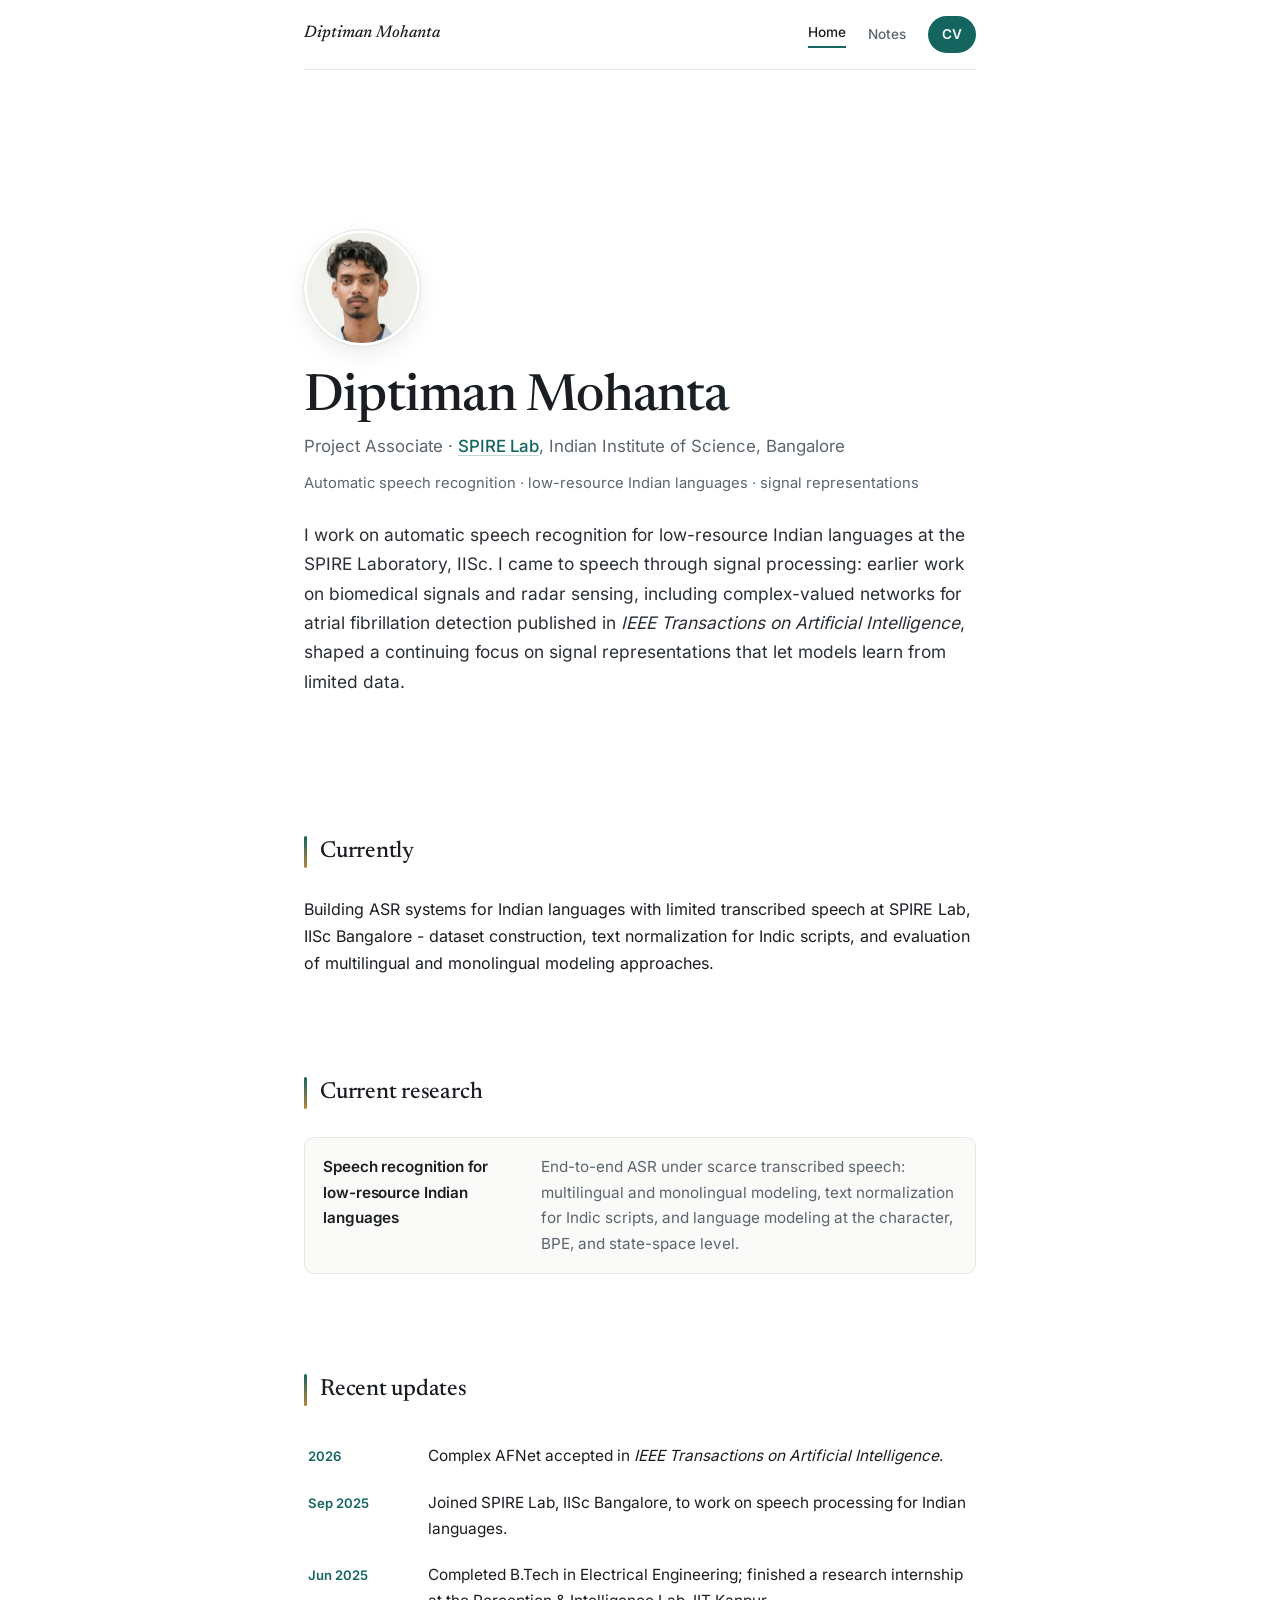
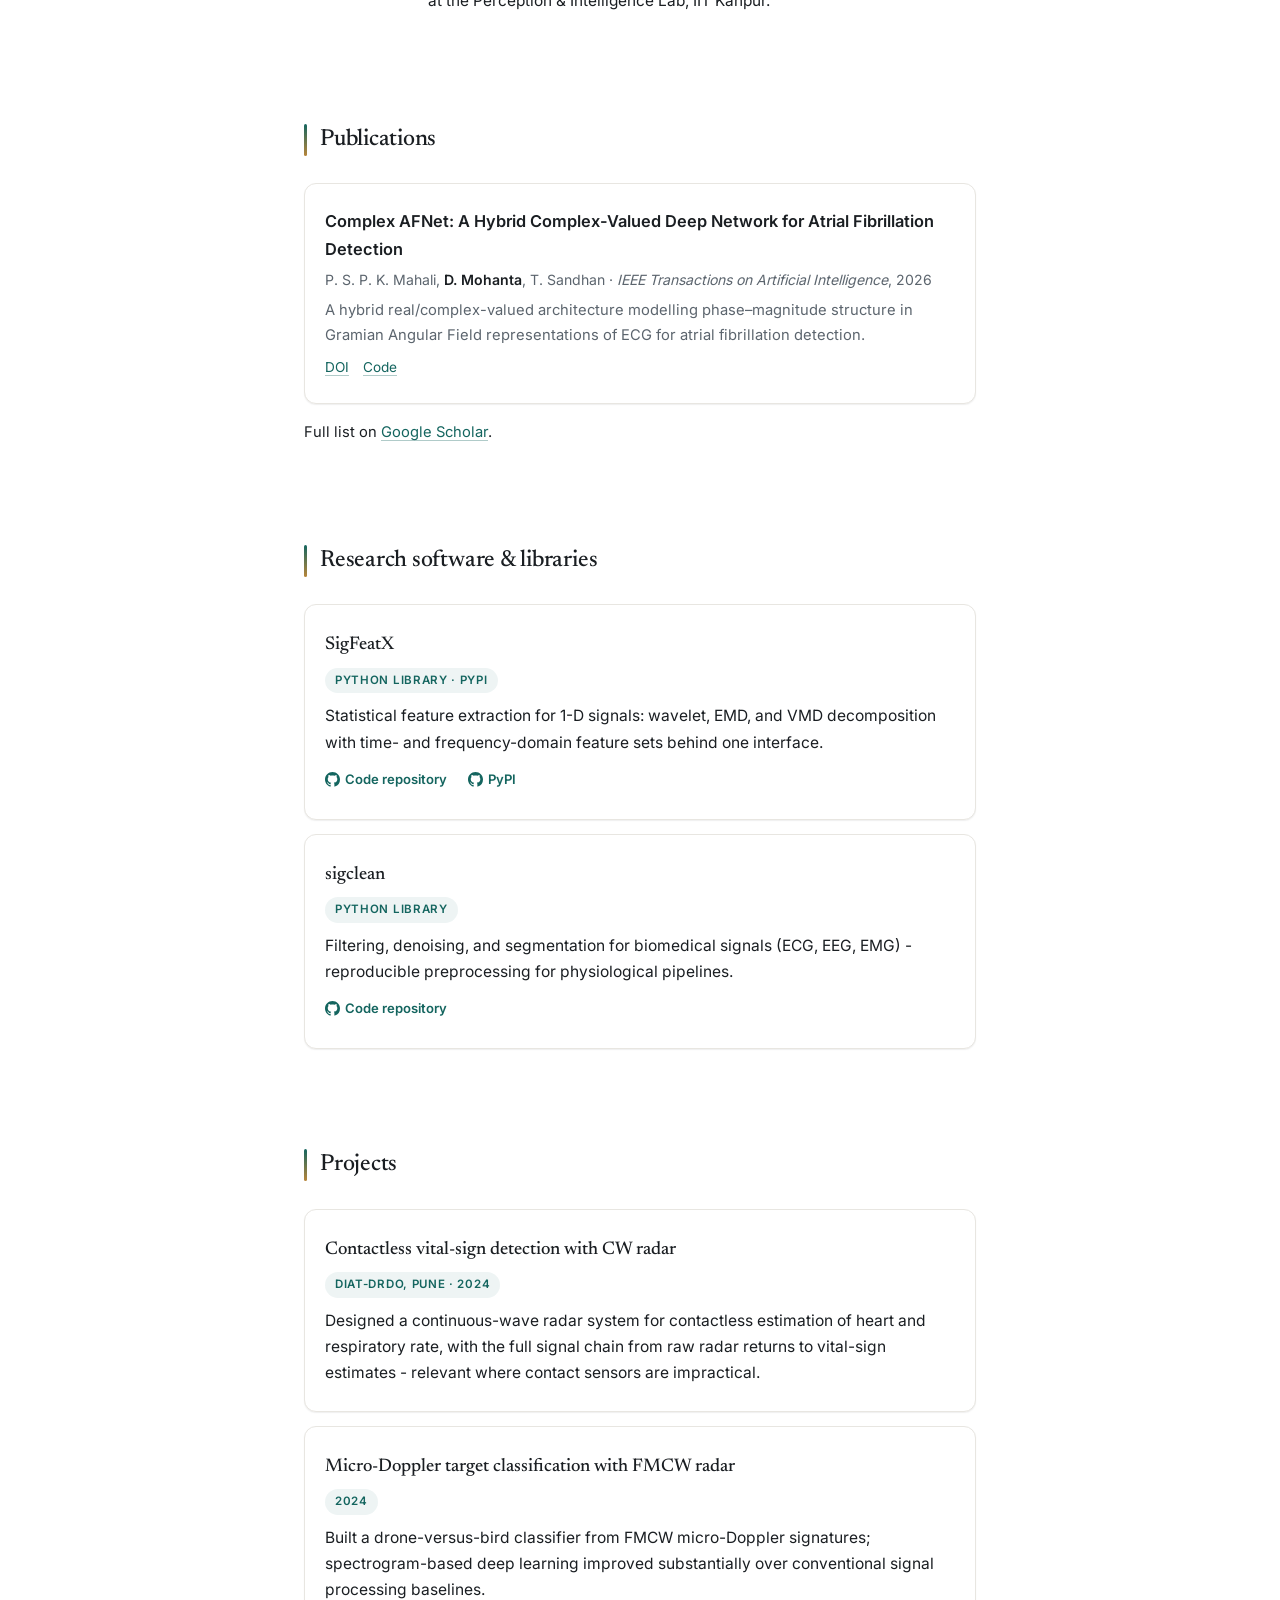
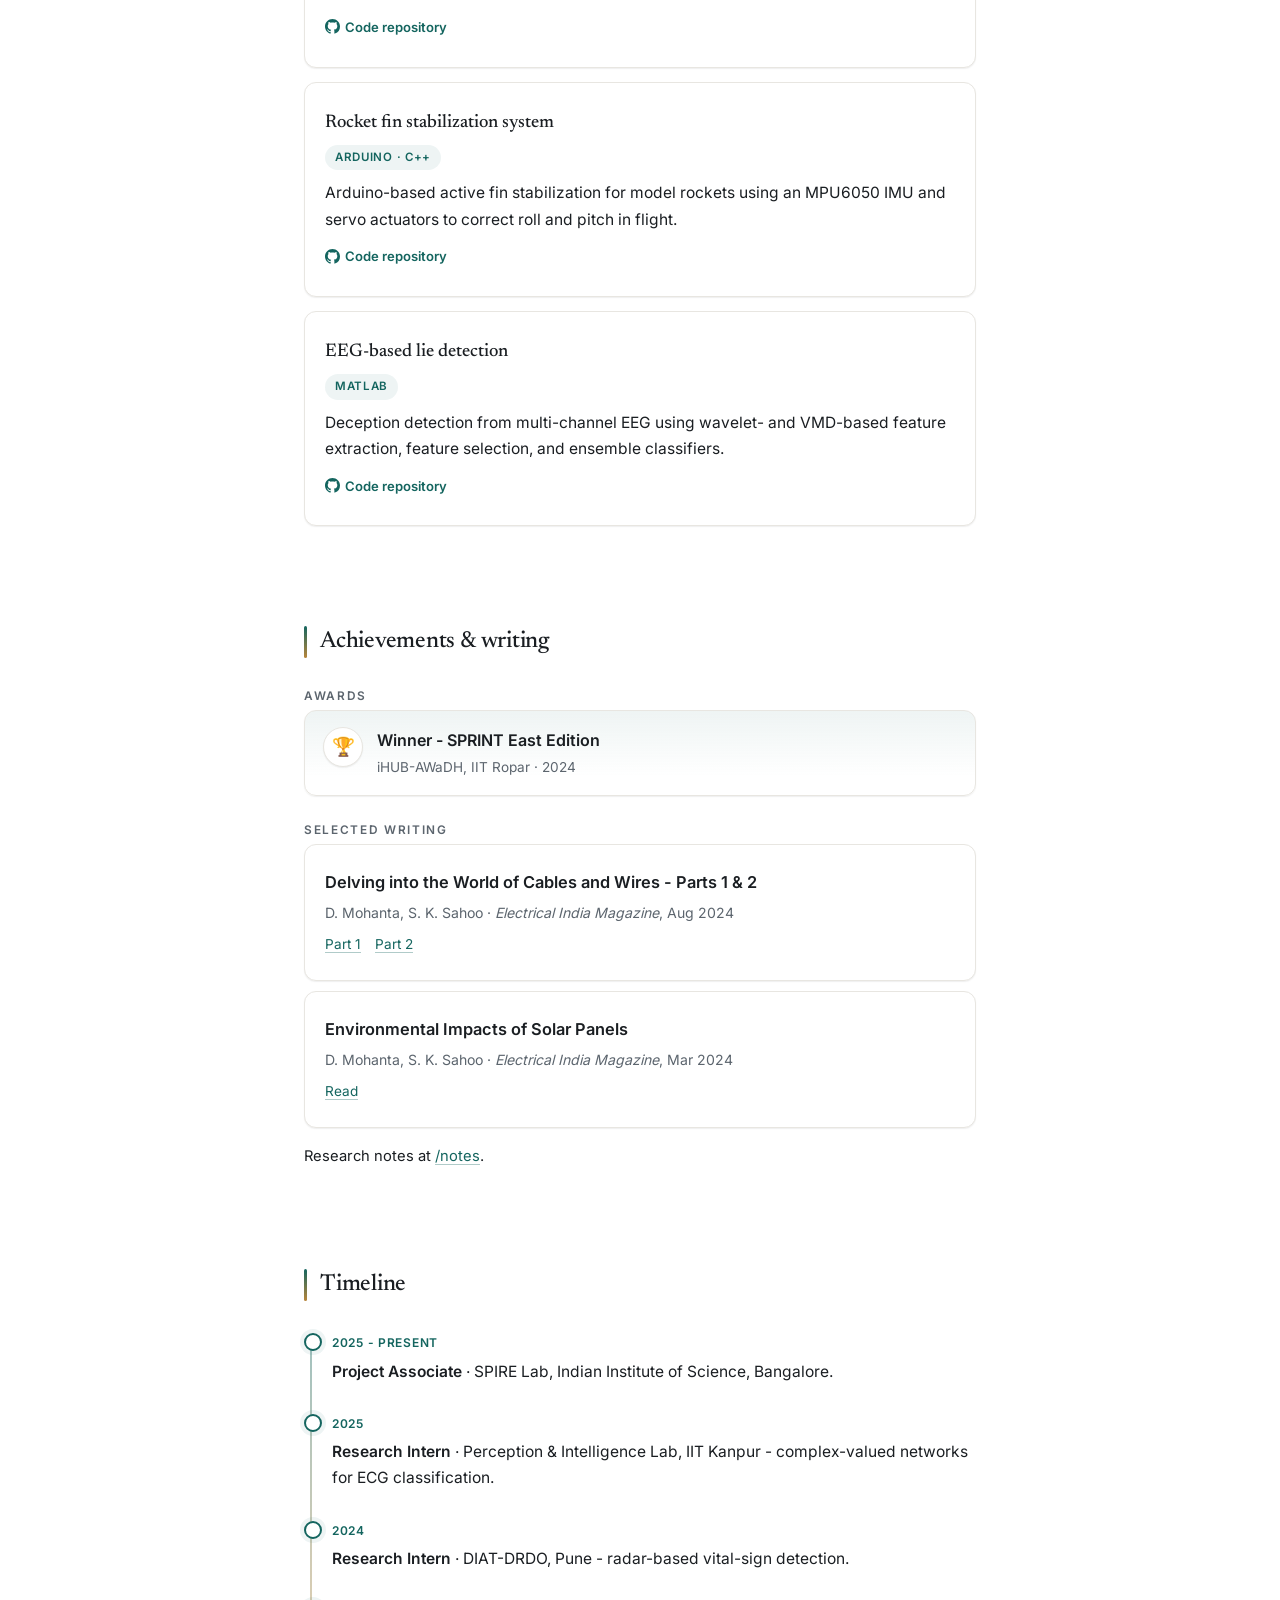
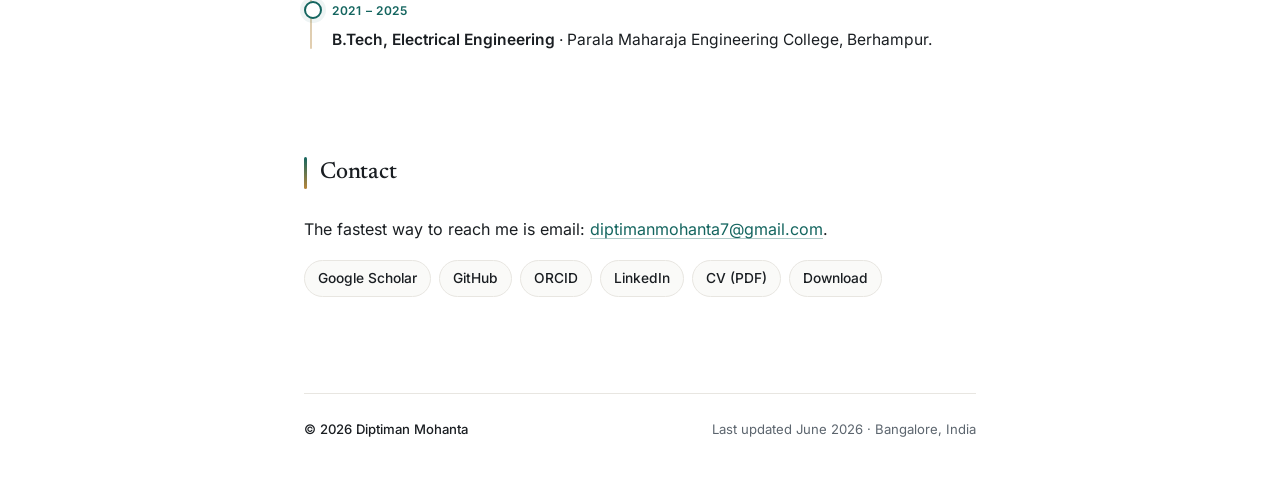
==== index.html @ c24f73bf "CV opens in browser by default with a separate download option - Nav CV button now opens the PDF in " ====
<!DOCTYPE html>
<html lang="en">
<head>
<meta charset="UTF-8">
<meta name="viewport" content="width=device-width, initial-scale=1.0">
<title>Diptiman Mohanta - Speech Recognition Researcher, SPIRE Lab, IISc</title>
<meta name="description" content="Researcher at SPIRE Lab, IISc Bangalore, working on automatic speech recognition for low-resource Indian languages. Earlier work in biomedical signal processing, complex-valued deep learning, and radar sensing.">
<meta name="theme-color" content="#FFFFFF" media="(prefers-color-scheme: light)">
<meta name="theme-color" content="#0F1417" media="(prefers-color-scheme: dark)">
<link rel="canonical" href="https://diptiman-mohanta.github.io/">
<meta property="og:type" content="profile">
<meta property="og:title" content="Diptiman Mohanta - Speech Recognition Researcher, IISc">
<meta property="og:description" content="ASR for low-resource Indian languages at SPIRE Lab, IISc. Earlier work: biomedical signals, complex-valued deep learning, radar sensing.">
<meta property="og:url" content="https://diptiman-mohanta.github.io/">
<meta property="og:image" content="https://diptiman-mohanta.github.io/og-image.png">
<meta property="og:image:width" content="1200">
<meta property="og:image:height" content="630">
<meta name="twitter:card" content="summary_large_image">
<meta name="twitter:title" content="Diptiman Mohanta - Speech Recognition Researcher, IISc">
<meta name="twitter:description" content="ASR for low-resource Indian languages at SPIRE Lab, IISc.">
<meta name="twitter:image" content="https://diptiman-mohanta.github.io/og-image.png">
<link rel="icon" href="data:image/svg+xml,%3Csvg xmlns='http://www.w3.org/2000/svg' viewBox='0 0 32 32'%3E%3Crect width='32' height='32' fill='%23FFFFFF'/%3E%3Ctext x='16' y='22' font-family='Georgia,serif' font-size='17' font-style='italic' text-anchor='middle' fill='%2314655F'%3EDM%3C/text%3E%3C/svg%3E">
<link rel="stylesheet" href="fonts.css">
<link rel="stylesheet" href="style.css">
<script type="application/ld+json">
{
  "@context": "https://schema.org",
  "@type": "Person",
  "name": "Diptiman Mohanta",
  "jobTitle": "Project Associate",
  "worksFor": { "@type": "Organization", "name": "SPIRE Lab, Indian Institute of Science" },
  "alumniOf": "Parala Maharaja Engineering College",
  "url": "https://diptiman-mohanta.github.io/",
  "email": "mailto:diptimanmohanta7@gmail.com",
  "sameAs": [
    "https://scholar.google.com/citations?user=8qWEbX8AAAAJ",
    "https://github.com/diptiman-mohanta",
    "https://www.linkedin.com/in/diptiman-mohanta-69987b267",
    "https://orcid.org/0009-0001-4744-8465"
  ],
  "knowsAbout": ["Automatic Speech Recognition", "Low-Resource Languages", "Signal Processing", "Biomedical Signal Analysis", "Deep Learning"]
}
</script>
<script type="application/ld+json">
{
  "@context": "https://schema.org",
  "@graph": [
    {
      "@type": "ScholarlyArticle",
      "name": "Complex AFNet: A Hybrid Complex-Valued Deep Network for Atrial Fibrillation Detection",
      "author": [
        { "@type": "Person", "name": "P. S. P. K. Mahali" },
        { "@type": "Person", "name": "Diptiman Mohanta" },
        { "@type": "Person", "name": "T. Sandhan" }
      ],
      "isPartOf": { "@type": "Periodical", "name": "IEEE Transactions on Artificial Intelligence" },
      "datePublished": "2026",
      "identifier": "https://doi.org/10.1109/TAI.2026.3671218",
      "sameAs": "https://doi.org/10.1109/TAI.2026.3671218",
      "url": "https://github.com/PSPritish/C-AFNet-A-Hybrid-Complex-Valued-Deep-Network-for-Atrial-Fibrillation-Detection"
    },
    {
      "@type": "SoftwareSourceCode",
      "name": "SigFeatX",
      "description": "Statistical feature extraction for 1-D signals: wavelet, EMD, and VMD decomposition with time- and frequency-domain feature sets behind one interface.",
      "programmingLanguage": "Python",
      "codeRepository": "https://github.com/diptiman-mohanta/SigFeatX",
      "url": "https://pypi.org/project/SigFeatX/",
      "author": { "@type": "Person", "name": "Diptiman Mohanta" }
    },
    {
      "@type": "SoftwareSourceCode",
      "name": "sigclean",
      "description": "Filtering, denoising, and segmentation for biomedical signals (ECG, EEG, EMG) - reproducible preprocessing for physiological pipelines.",
      "programmingLanguage": "Python",
      "codeRepository": "https://github.com/diptiman-mohanta/sigclean",
      "author": { "@type": "Person", "name": "Diptiman Mohanta" }
    }
  ]
}
</script>
</head>
<body>
<a class="skip" href="#main">Skip to content</a>
<div class="wrap">

  <!-- HEADER -->
  <header class="topbar">
    <a class="brand" href="index.html">Diptiman Mohanta</a>
    <nav class="nav" aria-label="Primary">
      <a href="index.html" class="active" aria-current="page">Home</a>
      <a href="blog.html">Notes</a>
      <a href="cv.pdf" class="btn" target="_blank" rel="noopener" aria-label="View CV (PDF)">CV</a>
    </nav>
  </header>

  <main id="main">

  <section class="intro">
    <picture>
      <source srcset="photo.webp" type="image/webp">
      <img class="headshot" src="photo-sm.jpg" alt="Diptiman Mohanta" width="116" height="116" fetchpriority="high">
    </picture>

    <!-- NAME -->
    <h1 class="name">Diptiman Mohanta</h1>

    <!-- TITLE -->
    <p class="position">Project Associate · <a href="https://spire.ee.iisc.ac.in/">SPIRE Lab</a>, Indian Institute of Science, Bangalore</p>

    <!-- RESEARCH INTERESTS -->
    <p class="interests">Automatic speech recognition · low-resource Indian languages · signal representations</p>

    <!-- INTRODUCTION -->
    <p class="statement">I work on automatic speech recognition for low-resource Indian languages at the SPIRE Laboratory, IISc. I came to speech through signal processing: earlier work on biomedical signals and radar sensing, including complex-valued networks for atrial fibrillation detection published in <em>IEEE Transactions on Artificial Intelligence</em>, shaped a continuing focus on signal representations that let models learn from limited data.</p>
  </section>

  <!-- CURRENTLY -->
  <section aria-label="Currently">
    <h2>Currently</h2>
    <p>Building ASR systems for Indian languages with limited transcribed speech at SPIRE Lab, IISc Bangalore - dataset construction, text normalization for Indic scripts, and evaluation of multilingual and monolingual modeling approaches.</p>
  </section>

  <!-- CURRENT RESEARCH -->
  <section aria-label="Current research">
    <h2>Current research</h2>
    <div class="research-item">
      <h3>Speech recognition for low-resource Indian languages</h3>
      <p>End-to-end ASR under scarce transcribed speech: multilingual and monolingual modeling, text normalization for Indic scripts, and language modeling at the character, BPE, and state-space level.</p>
    </div>
  </section>

  <!-- RECENT UPDATES -->
  <section aria-label="Recent updates">
    <h2>Recent updates</h2>
    <div class="news-item">
      <time datetime="2026">2026</time>
      <p>Complex AFNet accepted in <em>IEEE Transactions on Artificial Intelligence</em>.</p>
    </div>
    <div class="news-item">
      <time datetime="2025-09">Sep 2025</time>
      <p>Joined SPIRE Lab, IISc Bangalore, to work on speech processing for Indian languages.</p>
    </div>
    <div class="news-item">
      <time datetime="2025-06">Jun 2025</time>
      <p>Completed B.Tech in Electrical Engineering; finished a research internship at the Perception &amp; Intelligence Lab, IIT Kanpur.</p>
    </div>
  </section>

  <!-- PUBLICATIONS -->
  <section aria-label="Publications">
    <h2>Publications</h2>

    <div class="pub">
      <p class="pub-title">Complex AFNet: A Hybrid Complex-Valued Deep Network for Atrial Fibrillation Detection</p>
      <p class="pub-venue">P. S. P. K. Mahali, <strong>D. Mohanta</strong>, T. Sandhan · <em>IEEE Transactions on Artificial Intelligence</em>, 2026</p>
      <p class="pub-note">A hybrid real/complex-valued architecture modelling phase–magnitude structure in Gramian Angular Field representations of ECG for atrial fibrillation detection.</p>
      <p class="pub-links"><a href="https://doi.org/10.1109/TAI.2026.3671218">DOI</a><a href="https://github.com/PSPritish/C-AFNet-A-Hybrid-Complex-Valued-Deep-Network-for-Atrial-Fibrillation-Detection" data-repo="PSPritish/C-AFNet-A-Hybrid-Complex-Valued-Deep-Network-for-Atrial-Fibrillation-Detection">Code</a></p>
    </div>

    <p class="pubs-more">Full list on <a href="https://scholar.google.com/citations?user=8qWEbX8AAAAJ&amp;hl=en">Google Scholar</a>.</p>
  </section>

  <!-- RESEARCH SOFTWARE -->
  <section aria-label="Research software">
    <h2>Research software &amp; libraries</h2>

    <div class="project">
      <h3><a href="https://github.com/diptiman-mohanta/SigFeatX" data-repo="diptiman-mohanta/SigFeatX">SigFeatX</a></h3>
      <p class="meta">Python library · PyPI</p>
      <p>Statistical feature extraction for 1-D signals: wavelet, EMD, and VMD decomposition with time- and frequency-domain feature sets behind one interface.</p>
      <a class="repo-link" href="https://github.com/diptiman-mohanta/SigFeatX" aria-label="SigFeatX - code repository">Code repository</a>
      <a class="repo-link" href="https://pypi.org/project/SigFeatX/" aria-label="SigFeatX on PyPI" style="margin-left:16px">PyPI</a>
    </div>

    <div class="project">
      <h3><a href="https://github.com/diptiman-mohanta/sigclean" data-repo="diptiman-mohanta/sigclean">sigclean</a></h3>
      <p class="meta">Python library</p>
      <p>Filtering, denoising, and segmentation for biomedical signals (ECG, EEG, EMG) - reproducible preprocessing for physiological pipelines.</p>
      <a class="repo-link" href="https://github.com/diptiman-mohanta/sigclean" aria-label="sigclean - code repository">Code repository</a>
    </div>
  </section>

  <!-- PROJECTS -->
  <section aria-label="Projects">
    <h2>Projects</h2>

    <div class="project">
      <h3>Contactless vital-sign detection with CW radar</h3>
      <p class="meta">DIAT-DRDO, Pune · 2024</p>
      <p>Designed a continuous-wave radar system for contactless estimation of heart and respiratory rate, with the full signal chain from raw radar returns to vital-sign estimates - relevant where contact sensors are impractical.</p>
    </div>

    <div class="project">
      <h3>Micro-Doppler target classification with FMCW radar</h3>
      <p class="meta">2024</p>
      <p>Built a drone-versus-bird classifier from FMCW micro-Doppler signatures; spectrogram-based deep learning improved substantially over conventional signal processing baselines.</p>
      <a class="repo-link" href="https://github.com/diptiman-mohanta/Radar-Based-UAV-Classification" data-repo="diptiman-mohanta/Radar-Based-UAV-Classification" aria-label="Micro-Doppler FMCW radar classification - code repository">Code repository</a>
    </div>

    <div class="project">
      <h3>Rocket fin stabilization system</h3>
      <p class="meta">Arduino · C++</p>
      <p>Arduino-based active fin stabilization for model rockets using an MPU6050 IMU and servo actuators to correct roll and pitch in flight.</p>
      <a class="repo-link" href="https://github.com/diptiman-mohanta/rocket-fin-stabilizer" data-repo="diptiman-mohanta/rocket-fin-stabilizer" aria-label="Rocket fin stabilization system - code repository">Code repository</a>
    </div>

    <div class="project">
      <h3>EEG-based lie detection</h3>
      <p class="meta">MATLAB</p>
      <p>Deception detection from multi-channel EEG using wavelet- and VMD-based feature extraction, feature selection, and ensemble classifiers.</p>
      <a class="repo-link" href="https://github.com/diptiman-mohanta/EEG-Lie-Detection-using-Wavelet-based-Feature-Extraction-and-Ensemble-Methods" data-repo="diptiman-mohanta/EEG-Lie-Detection-using-Wavelet-based-Feature-Extraction-and-Ensemble-Methods" aria-label="EEG-based lie detection - code repository">Code repository</a>
    </div>
  </section>

  <!-- ACHIEVEMENTS & WRITING -->
  <section aria-label="Achievements and writing">
    <h2>Achievements &amp; writing</h2>

    <h3 class="subhead">Awards</h3>
    <div class="award">
      <span class="medal" aria-hidden="true">🏆</span>
      <div>
        <p class="award-title">Winner - SPRINT East Edition</p>
        <p class="award-meta">iHUB-AWaDH, IIT Ropar · 2024</p>
      </div>
    </div>

    <h3 class="subhead">Selected writing</h3>
    <div class="pub">
      <p class="pub-title">Delving into the World of Cables and Wires - Parts 1 &amp; 2</p>
      <p class="pub-venue">D. Mohanta, S. K. Sahoo · <em>Electrical India Magazine</em>, Aug 2024</p>
      <p class="pub-links"><a href="https://www.electricalindia.in/delving-into-the-world-of-cables-wires-part-1/">Part 1</a><a href="https://www.electricalindia.in/delving-into-the-world-of-cables-wires-part-2/">Part 2</a></p>
    </div>
    <div class="pub">
      <p class="pub-title">Environmental Impacts of Solar Panels</p>
      <p class="pub-venue">D. Mohanta, S. K. Sahoo · <em>Electrical India Magazine</em>, Mar 2024</p>
      <p class="pub-links"><a href="https://www.electricalindia.in/environmental-impact-of-solar-panels/">Read</a></p>
    </div>

    <p class="pubs-more">Research notes at <a href="blog.html">/notes</a>.</p>
  </section>

  <!-- TIMELINE -->
  <section aria-label="Timeline">
    <h2>Timeline</h2>
    <div class="timeline">
      <div class="tl-item">
        <span class="tl-date">2025 - Present</span>
        <p class="tl-body"><span class="tl-title">Project Associate</span> · SPIRE Lab, Indian Institute of Science, Bangalore.</p>
      </div>
      <div class="tl-item">
        <span class="tl-date">2025</span>
        <p class="tl-body"><span class="tl-title">Research Intern</span> · Perception &amp; Intelligence Lab, IIT Kanpur - complex-valued networks for ECG classification.</p>
      </div>
      <div class="tl-item">
        <span class="tl-date">2024</span>
        <p class="tl-body"><span class="tl-title">Research Intern</span> · DIAT-DRDO, Pune - radar-based vital-sign detection.</p>
      </div>
      <div class="tl-item">
        <span class="tl-date">2021 – 2025</span>
        <p class="tl-body"><span class="tl-title">B.Tech, Electrical Engineering</span> · Parala Maharaja Engineering College, Berhampur.</p>
      </div>
    </div>
  </section>

  <!-- CONTACT -->
  <section aria-label="Contact">
    <h2>Contact</h2>
    <p>The fastest way to reach me is email: <a href="mailto:diptimanmohanta7@gmail.com">diptimanmohanta7@gmail.com</a>.</p>
    <p class="contact-line">
      <a href="https://scholar.google.com/citations?user=8qWEbX8AAAAJ&amp;hl=en">Google Scholar</a>
      <a href="https://github.com/diptiman-mohanta">GitHub</a>
      <a href="https://orcid.org/0009-0001-4744-8465">ORCID</a>
      <a href="https://www.linkedin.com/in/diptiman-mohanta-69987b267">LinkedIn</a>
      <a href="cv.pdf" target="_blank" rel="noopener">CV (PDF)</a>
      <a href="cv.pdf" download aria-label="Download CV PDF">Download</a>
    </p>
  </section>

  </main>

  <!-- FOOTER -->
  <footer>
    <span>© <span id="yr"></span> Diptiman Mohanta</span>
    <span>Last updated June 2026 · Bangalore, India</span>
  </footer>
</div>
<script>document.getElementById("yr").textContent = new Date().getFullYear();</script>
<script src="stars.js" defer></script>
</body>
</html>
---- fonts.css ----
/* Inter 400 normal */
@font-face {
  font-family: 'Inter';
  font-style: normal;
  font-weight: 400;
  font-display: swap;
  src: url(fonts/inter-400.woff2) format('woff2');
  unicode-range: U+0000-00FF, U+0131, U+0152-0153, U+02BB-02BC, U+02C6, U+02DA, U+02DC, U+0304, U+0308, U+0329, U+2000-206F, U+20AC, U+2122, U+2191, U+2193, U+2212, U+2215, U+FEFF, U+FFFD;
}

/* Inter 500 normal */
@font-face {
  font-family: 'Inter';
  font-style: normal;
  font-weight: 500;
  font-display: swap;
  src: url(fonts/inter-500.woff2) format('woff2');
  unicode-range: U+0000-00FF, U+0131, U+0152-0153, U+02BB-02BC, U+02C6, U+02DA, U+02DC, U+0304, U+0308, U+0329, U+2000-206F, U+20AC, U+2122, U+2191, U+2193, U+2212, U+2215, U+FEFF, U+FFFD;
}

/* Inter 600 normal */
@font-face {
  font-family: 'Inter';
  font-style: normal;
  font-weight: 600;
  font-display: swap;
  src: url(fonts/inter-600.woff2) format('woff2');
  unicode-range: U+0000-00FF, U+0131, U+0152-0153, U+02BB-02BC, U+02C6, U+02DA, U+02DC, U+0304, U+0308, U+0329, U+2000-206F, U+20AC, U+2122, U+2191, U+2193, U+2212, U+2215, U+FEFF, U+FFFD;
}

/* Newsreader 500 italic */
@font-face {
  font-family: 'Newsreader';
  font-style: italic;
  font-weight: 500;
  font-display: swap;
  src: url(fonts/newsreader-500-italic.woff2) format('woff2');
  unicode-range: U+0000-00FF, U+0131, U+0152-0153, U+02BB-02BC, U+02C6, U+02DA, U+02DC, U+0304, U+0308, U+0329, U+2000-206F, U+20AC, U+2122, U+2191, U+2193, U+2212, U+2215, U+FEFF, U+FFFD;
}

/* Newsreader 400 normal */
@font-face {
  font-family: 'Newsreader';
  font-style: normal;
  font-weight: 400;
  font-display: swap;
  src: url(fonts/newsreader-400.woff2) format('woff2');
  unicode-range: U+0000-00FF, U+0131, U+0152-0153, U+02BB-02BC, U+02C6, U+02DA, U+02DC, U+0304, U+0308, U+0329, U+2000-206F, U+20AC, U+2122, U+2191, U+2193, U+2212, U+2215, U+FEFF, U+FFFD;
}

/* Newsreader 500 normal */
@font-face {
  font-family: 'Newsreader';
  font-style: normal;
  font-weight: 500;
  font-display: swap;
  src: url(fonts/newsreader-500.woff2) format('woff2');
  unicode-range: U+0000-00FF, U+0131, U+0152-0153, U+02BB-02BC, U+02C6, U+02DA, U+02DC, U+0304, U+0308, U+0329, U+2000-206F, U+20AC, U+2122, U+2191, U+2193, U+2212, U+2215, U+FEFF, U+FFFD;
}
---- style.css ----
/* ============================================================
   Diptiman Mohanta - researcher site
   Academic editorial: type, hierarchy, whitespace. One accent.
   ============================================================ */

:root {
  --bg: #FFFFFF;
  --bg-soft: #FAFAF8;
  --ink: #1A1E22;
  --muted: #5C656E;
  --hairline: #E8E6E1;
  --accent: #14655F;
  --accent-2: #B8863B;
  --accent-soft: #14655F12;
  --code-bg: #F6F5F2;
  --surface: #FFFFFF;
  --glass: rgba(255, 255, 255, 0.78);
  --ink-soft: #2A2F35;
  --wash: #14655F0F;
  --maxw: 720px;
  --shadow-sm: 0 1px 2px rgba(20, 24, 28, 0.04), 0 1px 1px rgba(20, 24, 28, 0.03);
  --shadow-md: 0 8px 24px rgba(20, 24, 28, 0.07), 0 2px 6px rgba(20, 24, 28, 0.04);

  /* spacing scale */
  --s1: 8px; --s2: 16px; --s3: 24px; --s4: 40px; --s5: 64px; --s6: 96px;
}

* { box-sizing: border-box; }
::selection { background: var(--accent); color: #fff; }
html { scroll-behavior: smooth; }

body {
  margin: 0;
  font-family: "Inter", -apple-system, BlinkMacSystemFont, "Segoe UI", sans-serif;
  font-size: 16px;
  background:
    radial-gradient(1100px 420px at 50% -12%, var(--wash), transparent 60%),
    var(--bg);
  color: var(--ink);
  line-height: 1.7;
  -webkit-font-smoothing: antialiased;
  text-rendering: optimizeLegibility;
}

.wrap { max-width: var(--maxw); margin: 0 auto; padding: 0 24px; }

a {
  color: var(--accent);
  text-decoration: underline;
  text-decoration-thickness: 1px;
  text-underline-offset: 3px;
  text-decoration-color: #14655F55;
  transition: text-decoration-color 0.15s ease, color 0.15s ease;
}
a:hover { text-decoration-color: var(--accent); }

:focus-visible { outline: 2px solid var(--accent); outline-offset: 3px; border-radius: 2px; }

/* ---------- header ---------- */

.topbar {
  position: sticky;
  top: 0;
  z-index: 20;
  display: flex;
  justify-content: space-between;
  align-items: baseline;
  padding: var(--s2) 0;
  margin-bottom: var(--s3);
  background: var(--glass);
  backdrop-filter: saturate(180%) blur(10px);
  -webkit-backdrop-filter: saturate(180%) blur(10px);
  border-bottom: 1px solid var(--hairline);
}
.brand {
  font-family: "Newsreader", Georgia, serif;
  font-style: italic;
  font-weight: 500;
  font-size: 1.05rem;
  color: var(--ink);
  text-decoration: none;
}
.brand:hover { color: var(--accent); }
.nav { display: flex; align-items: center; gap: 22px; }
.nav a {
  font-size: 0.85rem;
  font-weight: 500;
  color: var(--muted);
  text-decoration: none;
  transition: color 0.15s ease;
}
.nav a:hover { color: var(--ink); }
.nav a.active { color: var(--ink); border-bottom: 2px solid var(--accent); padding-bottom: 2px; }
.nav a.btn {
  color: #fff;
  background: var(--accent);
  padding: 7px 14px;
  border-radius: 999px;
  font-weight: 600;
}
.nav a.btn:hover { color: #fff; filter: brightness(0.92); }
.nav a.btn.active { border-bottom: none; }

/* ---------- intro ---------- */

.intro { padding: var(--s5) 0 var(--s2); }

h1.name {
  font-family: "Newsreader", Georgia, serif;
  font-weight: 500;
  font-size: clamp(2.4rem, 6vw, 3.2rem);
  letter-spacing: -0.015em;
  line-height: 1.1;
  margin: 0 0 6px;
  background: linear-gradient(100deg, var(--ink) 55%, var(--accent) 130%);
  -webkit-background-clip: text;
  background-clip: text;
  color: transparent;
}

.position {
  color: var(--muted);
  font-size: 1.05rem;
  margin: 0 0 var(--s3);
}
.position a { color: var(--accent); font-weight: 500; text-decoration-color: #14655F40; }

.statement {
  font-size: 1.08rem;
  max-width: 62ch;
  margin: 0 0 var(--s3);
  color: var(--ink-soft);
}

.contact-line { font-size: 0.92rem; color: var(--muted); display: flex; flex-wrap: wrap; gap: 8px 4px; }
.contact-line a {
  margin-right: 4px;
  white-space: nowrap;
  text-decoration: none;
  color: var(--ink);
  background: var(--bg-soft);
  border: 1px solid var(--hairline);
  padding: 6px 13px;
  border-radius: 999px;
  font-size: 0.86rem;
  font-weight: 500;
  transition: all 0.15s ease;
}
.contact-line a:hover { color: #fff; background: var(--accent); border-color: var(--accent); transform: translateY(-1px); }

/* ---------- sections ---------- */

section { margin: var(--s6) 0; }

h2 {
  font-family: "Newsreader", Georgia, serif;
  font-weight: 500;
  font-size: 1.45rem;
  letter-spacing: -0.01em;
  margin: 0 0 var(--s3);
  position: relative;
  padding-left: 16px;
}
h2::before {
  content: "";
  position: absolute;
  left: 0;
  top: 0.16em;
  bottom: 0.16em;
  width: 3px;
  border-radius: 3px;
  background: linear-gradient(180deg, var(--accent), var(--accent-2));
}

p { margin: 0 0 var(--s2); }

/* research areas - definition rows */
.research-item {
  display: grid;
  grid-template-columns: 190px 1fr;
  gap: 0 28px;
  padding: 16px 18px;
  border: 1px solid var(--hairline);
  border-radius: 10px;
  background: var(--bg-soft);
  transition: box-shadow 0.15s ease, transform 0.15s ease, border-color 0.15s ease;
}
.research-item + .research-item { margin-top: 10px; }
.research-item:hover { box-shadow: var(--shadow-sm); border-color: #14655F33; transform: translateY(-1px); }
.research-item h3 {
  font-size: 0.95rem;
  font-weight: 600;
  margin: 0;
  letter-spacing: -0.005em;
}
.research-item p { color: var(--muted); font-size: 0.95rem; margin: 0; }

/* projects - research contributions */
.project {
  padding: var(--s3) 20px;
  margin-bottom: 14px;
  border: 1px solid var(--hairline);
  border-radius: 12px;
  background: var(--surface);
  box-shadow: var(--shadow-sm);
  transition: box-shadow 0.18s ease, transform 0.18s ease, border-color 0.18s ease;
}
.project:hover { box-shadow: var(--shadow-md); transform: translateY(-2px); border-color: #14655F2E; }
.project:last-child { margin-bottom: 0; }
.project h3 {
  font-family: "Newsreader", Georgia, serif;
  font-weight: 500;
  font-size: 1.15rem;
  margin: 0 0 4px;
}
.project h3 a { color: inherit; text-decoration: none; }
.project h3 a:hover { color: var(--accent); }
.project .meta {
  display: inline-block;
  font-size: 0.72rem;
  letter-spacing: 0.06em;
  text-transform: uppercase;
  font-weight: 600;
  color: var(--accent);
  background: var(--accent-soft);
  border-radius: 999px;
  padding: 3px 10px;
  margin: 0 0 10px;
}
.project p { font-size: 0.97rem; margin: 0; }
.repo-link {
  display: inline-flex;
  align-items: center;
  gap: 5px;
  font-size: 0.82rem;
  font-weight: 600;
  margin-top: 12px;
  text-decoration: none;
  color: var(--accent);
}
.repo-link::before {
  content: "";
  width: 15px;
  height: 15px;
  background: currentColor;
  -webkit-mask: url("data:image/svg+xml,%3Csvg xmlns='http://www.w3.org/2000/svg' viewBox='0 0 16 16'%3E%3Cpath d='M8 0C3.58 0 0 3.58 0 8c0 3.54 2.29 6.53 5.47 7.59.4.07.55-.17.55-.38 0-.19-.01-.82-.01-1.49-2.01.37-2.53-.49-2.69-.94-.09-.23-.48-.94-.82-1.13-.28-.15-.68-.52-.01-.53.63-.01 1.08.58 1.23.82.72 1.21 1.87.87 2.33.66.07-.52.28-.87.51-1.07-1.78-.2-3.64-.89-3.64-3.95 0-.87.31-1.59.82-2.15-.08-.2-.36-1.02.08-2.12 0 0 .67-.21 2.2.82.64-.18 1.32-.27 2-.27.68 0 1.36.09 2 .27 1.53-1.04 2.2-.82 2.2-.82.44 1.1.16 1.92.08 2.12.51.56.82 1.27.82 2.15 0 3.07-1.87 3.75-3.65 3.95.29.25.54.73.54 1.48 0 1.07-.01 1.93-.01 2.2 0 .21.15.46.55.38A8.01 8.01 0 0016 8c0-4.42-3.58-8-8-8z'/%3E%3C/svg%3E") center/contain no-repeat;
          mask: url("data:image/svg+xml,%3Csvg xmlns='http://www.w3.org/2000/svg' viewBox='0 0 16 16'%3E%3Cpath d='M8 0C3.58 0 0 3.58 0 8c0 3.54 2.29 6.53 5.47 7.59.4.07.55-.17.55-.38 0-.19-.01-.82-.01-1.49-2.01.37-2.53-.49-2.69-.94-.09-.23-.48-.94-.82-1.13-.28-.15-.68-.52-.01-.53.63-.01 1.08.58 1.23.82.72 1.21 1.87.87 2.33.66.07-.52.28-.87.51-1.07-1.78-.2-3.64-.89-3.64-3.95 0-.87.31-1.59.82-2.15-.08-.2-.36-1.02.08-2.12 0 0 .67-.21 2.2.82.64-.18 1.32-.27 2-.27.68 0 1.36.09 2 .27 1.53-1.04 2.2-.82 2.2-.82.44 1.1.16 1.92.08 2.12.51.56.82 1.27.82 2.15 0 3.07-1.87 3.75-3.65 3.95.29.25.54.73.54 1.48 0 1.07-.01 1.93-.01 2.2 0 .21.15.46.55.38A8.01 8.01 0 0016 8c0-4.42-3.58-8-8-8z'/%3E%3C/svg%3E") center/contain no-repeat;
}
.repo-link:hover { text-decoration: underline; }
.stars {
  display: inline-flex;
  align-items: center;
  margin-left: 8px;
  padding: 1px 8px;
  border-radius: 999px;
  font-size: 0.72rem;
  font-weight: 600;
  color: var(--accent-2);
  background: var(--accent-soft);
  text-decoration: none;
  white-space: nowrap;
}

/* publications */
.pub {
  padding: var(--s3) 20px;
  border: 1px solid var(--hairline);
  border-radius: 12px;
  background: var(--surface);
  box-shadow: var(--shadow-sm);
  transition: box-shadow 0.18s ease, transform 0.18s ease;
}
.pub + .pub { margin-top: 10px; }
.pub:hover { box-shadow: var(--shadow-md); transform: translateY(-2px); }
.pub .pub-title { font-weight: 600; margin: 0; font-size: 1.02rem; }
.pub .pub-venue {
  font-size: 0.88rem;
  color: var(--muted);
  margin: 4px 0 0;
}
.pub .pub-venue em { font-style: italic; }
.pub .pub-links { font-size: 0.85rem; margin: 8px 0 0; }
.pub .pub-links a { margin-right: 14px; }
.pubs-more { font-size: 0.92rem; margin-top: var(--s2); }

/* news */
.news-item {
  display: grid;
  grid-template-columns: 96px 1fr;
  gap: 0 24px;
  padding: 10px 4px;
  border-radius: 8px;
  transition: background 0.15s ease;
}
.news-item:hover { background: var(--bg-soft); }
.news-item time {
  font-size: 0.82rem;
  color: var(--accent);
  font-weight: 600;
  white-space: nowrap;
  padding-top: 2px;
}
.news-item p { margin: 0; font-size: 0.96rem; }

/* ---------- timeline ---------- */
.timeline {
  position: relative;
  padding-left: 28px;
  margin-top: var(--s2);
}
.timeline::before {
  content: "";
  position: absolute;
  left: 6px;
  top: 8px;
  bottom: 8px;
  width: 2px;
  border-radius: 2px;
  background: linear-gradient(180deg, var(--accent), var(--accent-2));
  opacity: 0.4;
}
.tl-item { position: relative; padding: 0 0 var(--s3); }
.tl-item:last-child { padding-bottom: 4px; }
.tl-item::before {
  content: "";
  position: absolute;
  left: -28px;
  top: 5px;
  width: 14px;
  height: 14px;
  border-radius: 50%;
  background: var(--bg);
  border: 2px solid var(--accent);
  box-shadow: 0 0 0 4px var(--accent-soft);
  transition: transform 0.15s ease, background 0.15s ease;
}
.tl-item:hover::before { background: var(--accent); transform: scale(1.15); }
.tl-date {
  display: inline-block;
  font-size: 0.75rem;
  font-weight: 700;
  letter-spacing: 0.06em;
  text-transform: uppercase;
  color: var(--accent);
}
.tl-item .tl-body { margin: 3px 0 0; font-size: 0.97rem; }
.tl-item .tl-title { font-weight: 600; color: var(--ink); }

/* ---------- achievements ---------- */
.award {
  display: flex;
  gap: 14px;
  align-items: flex-start;
  padding: 16px 18px;
  border: 1px solid var(--hairline);
  border-radius: 12px;
  background: linear-gradient(180deg, var(--accent-soft), var(--bg) 78%);
  box-shadow: var(--shadow-sm);
  transition: box-shadow 0.18s ease, transform 0.18s ease;
}
.award + .award { margin-top: 10px; }
.award:hover { box-shadow: var(--shadow-md); transform: translateY(-2px); }
.award .medal {
  flex: 0 0 auto;
  width: 40px;
  height: 40px;
  display: grid;
  place-items: center;
  border-radius: 50%;
  background: var(--surface);
  border: 1px solid var(--hairline);
  box-shadow: var(--shadow-sm);
  font-size: 1.15rem;
}
.award-title { font-weight: 600; margin: 0; font-size: 1rem; }
.award-meta { font-size: 0.85rem; color: var(--muted); margin: 2px 0 0; }

/* ---------- blog list ---------- */

.page-head { padding: var(--s5) 0 0; }
.page-head h1 {
  font-family: "Newsreader", Georgia, serif;
  font-weight: 500;
  font-size: clamp(2rem, 5vw, 2.5rem);
  letter-spacing: -0.015em;
  margin: 0 0 8px;
}
.page-head p { color: var(--muted); margin: 0; }

.post-link {
  display: block;
  color: inherit;
  text-decoration: none;
  padding: var(--s3) 20px;
  border: 1px solid var(--hairline);
  border-radius: 12px;
  background: var(--surface);
  box-shadow: var(--shadow-sm);
  transition: box-shadow 0.18s ease, transform 0.18s ease, border-color 0.18s ease;
}
.post-link + .post-link { margin-top: 12px; }
.post-link:hover { box-shadow: var(--shadow-md); transform: translateY(-2px); border-color: #14655F2E; }
.post-date {
  font-size: 0.8rem;
  letter-spacing: 0.05em;
  text-transform: uppercase;
  color: var(--muted);
}
.post-title {
  font-family: "Newsreader", Georgia, serif;
  font-weight: 500;
  font-size: 1.4rem;
  line-height: 1.25;
  margin: 6px 0 6px;
  transition: color 0.15s ease;
}
.post-link:hover .post-title { color: var(--accent); }
.post-excerpt { color: var(--muted); font-size: 0.95rem; margin: 0; }

/* ---------- single post ---------- */

.article { padding-top: var(--s4); }
.article h1 {
  font-family: "Newsreader", Georgia, serif;
  font-weight: 500;
  font-size: clamp(1.9rem, 5vw, 2.5rem);
  letter-spacing: -0.015em;
  line-height: 1.12;
  margin: 10px 0 8px;
}
.article .post-date { display: block; margin-bottom: var(--s4); }
.article h2, .article h3 {
  font-family: "Newsreader", Georgia, serif;
  font-weight: 500;
  margin: var(--s4) 0 12px;
}
.article h2 { font-size: 1.45rem; }
.article h3 { font-size: 1.18rem; }
.article pre {
  background: var(--code-bg);
  border: 1px solid var(--hairline);
  padding: 18px 20px;
  border-radius: 8px;
  overflow-x: auto;
  font-family: ui-monospace, "SF Mono", "Cascadia Code", Menlo, monospace;
  font-size: 0.85rem;
  line-height: 1.6;
}
.article code {
  font-family: ui-monospace, "SF Mono", "Cascadia Code", Menlo, monospace;
  background: var(--accent-soft);
  color: var(--accent);
  padding: 1px 6px;
  border-radius: 4px;
  font-size: 0.87em;
}
.article pre code { background: none; color: var(--ink); padding: 0; }
.article blockquote {
  border-left: 2px solid var(--accent);
  margin: var(--s3) 0;
  padding: 2px 22px;
  color: var(--muted);
  font-family: "Newsreader", Georgia, serif;
  font-size: 1.06rem;
}
.article img { max-width: 100%; border-radius: 8px; border: 1px solid var(--hairline); }
.article ul, .article ol { padding-left: 1.3em; }
.article li { margin: 5px 0; }
.article hr { border: 0; border-top: 1px solid var(--hairline); margin: var(--s4) 0; }

.back { font-size: 0.85rem; color: var(--muted); text-decoration: none; }
.back:hover { color: var(--accent); }
.empty { color: var(--muted); font-style: italic; }

/* ---------- footer ---------- */

footer {
  border-top: 1px solid var(--hairline);
  margin-top: var(--s6);
  padding: var(--s3) 0 var(--s5);
  font-size: 0.82rem;
  color: var(--muted);
  display: flex;
  justify-content: space-between;
  flex-wrap: wrap;
  gap: 8px;
}
footer span:first-child { font-weight: 500; color: var(--ink); }

/* ---------- responsive / a11y ---------- */

@media (max-width: 620px) {
  .intro { padding-top: var(--s3); }
  .research-item { grid-template-columns: 1fr; gap: 4px; }
  .news-item { grid-template-columns: 1fr; gap: 2px; }
  .contact-line a { display: inline-block; margin-bottom: 4px; }
  .project, .pub, .post-link { padding: var(--s2) 16px; }
}

@media (prefers-reduced-motion: reduce) {
  html { scroll-behavior: auto; }
  a, .post-title { transition: none; }
}

/* ---------- 10/10 pass additions ---------- */

.skip {
  position: absolute;
  left: -9999px;
  top: 12px;
  background: var(--ink);
  color: #fff;
  padding: 8px 14px;
  border-radius: 6px;
  z-index: 10;
  text-decoration: none;
  font-size: 0.85rem;
}
.skip:focus { left: 12px; }

.headshot {
  width: 116px;
  height: 116px;
  border-radius: 50%;
  object-fit: cover;
  border: 3px solid var(--bg);
  outline: 1px solid var(--hairline);
  box-shadow: var(--shadow-md);
  margin-bottom: var(--s3);
  display: block;
}

.interests {
  font-size: 0.92rem;
  color: var(--muted);
  margin: -14px 0 var(--s3);
}

.research-item .now {
  font-size: 0.68rem;
  font-weight: 600;
  letter-spacing: 0.1em;
  text-transform: uppercase;
  color: var(--accent);
  background: var(--accent-soft);
  border-radius: 4px;
  padding: 2px 7px;
  margin-left: 8px;
  vertical-align: 2px;
}

.pub-venue strong { font-weight: 600; color: var(--ink); }

@media print {
  .topbar .nav, .skip, footer span:last-child { display: none; }
  body { font-size: 12pt; }
  a { color: var(--ink); text-decoration: none; }
}

/* ---------- narrative pass additions ---------- */

.subhead {
  font-size: 0.74rem;
  font-weight: 600;
  letter-spacing: 0.14em;
  text-transform: uppercase;
  color: var(--muted);
  margin: var(--s3) 0 4px;
}
.subhead:first-of-type { margin-top: 0; }

.pub-note {
  font-size: 0.92rem;
  color: var(--muted);
  margin: 6px 0 0;
}

.timeline-note {
  font-size: 0.92rem;
  color: var(--muted);
  margin: 10px 0 0;
}

/* ---------- dark mode ---------- */

@media (prefers-color-scheme: dark) {
  :root {
    --bg: #0F1417;
    --bg-soft: #151B1F;
    --ink: #E7EAEC;
    --ink-soft: #C6CCD1;
    --muted: #96A0A8;
    --hairline: #26313A;
    --accent: #56B9B0;
    --accent-2: #D6A353;
    --accent-soft: #56B9B01A;
    --code-bg: #12191E;
    --surface: #161D22;
    --glass: rgba(15, 20, 23, 0.72);
    --wash: #56B9B012;
    --shadow-sm: 0 1px 2px rgba(0, 0, 0, 0.4);
    --shadow-md: 0 10px 30px rgba(0, 0, 0, 0.5), 0 2px 8px rgba(0, 0, 0, 0.4);
  }
  a { text-decoration-color: #56B9B066; }
  .position a { text-decoration-color: #56B9B066; }
  ::selection { background: var(--accent); color: #0F1417; }
  .nav a.btn { color: #08201E; }
  .nav a.btn:hover { color: #08201E; }
  .contact-line a:hover { color: #08201E; }
  .tl-item:hover::before { background: var(--accent); }
  .article img, .headshot { filter: brightness(0.95); }
}
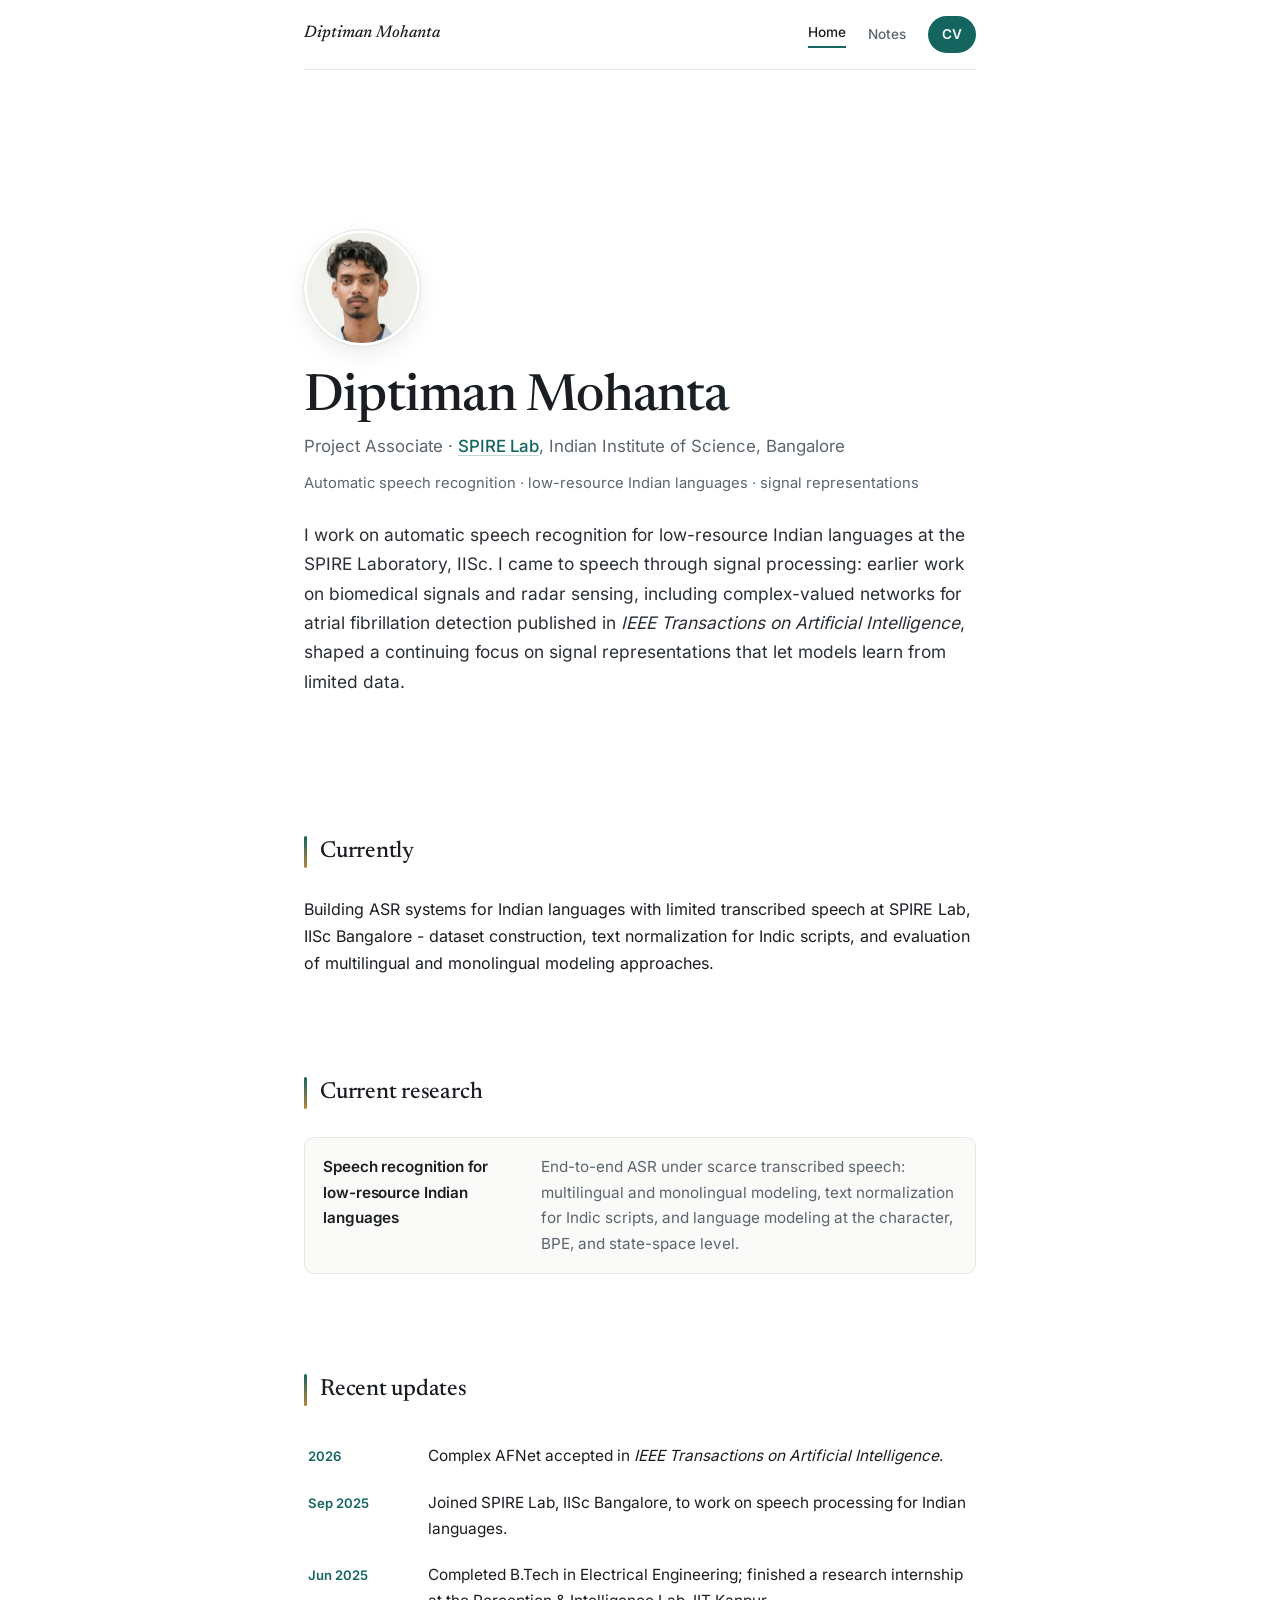
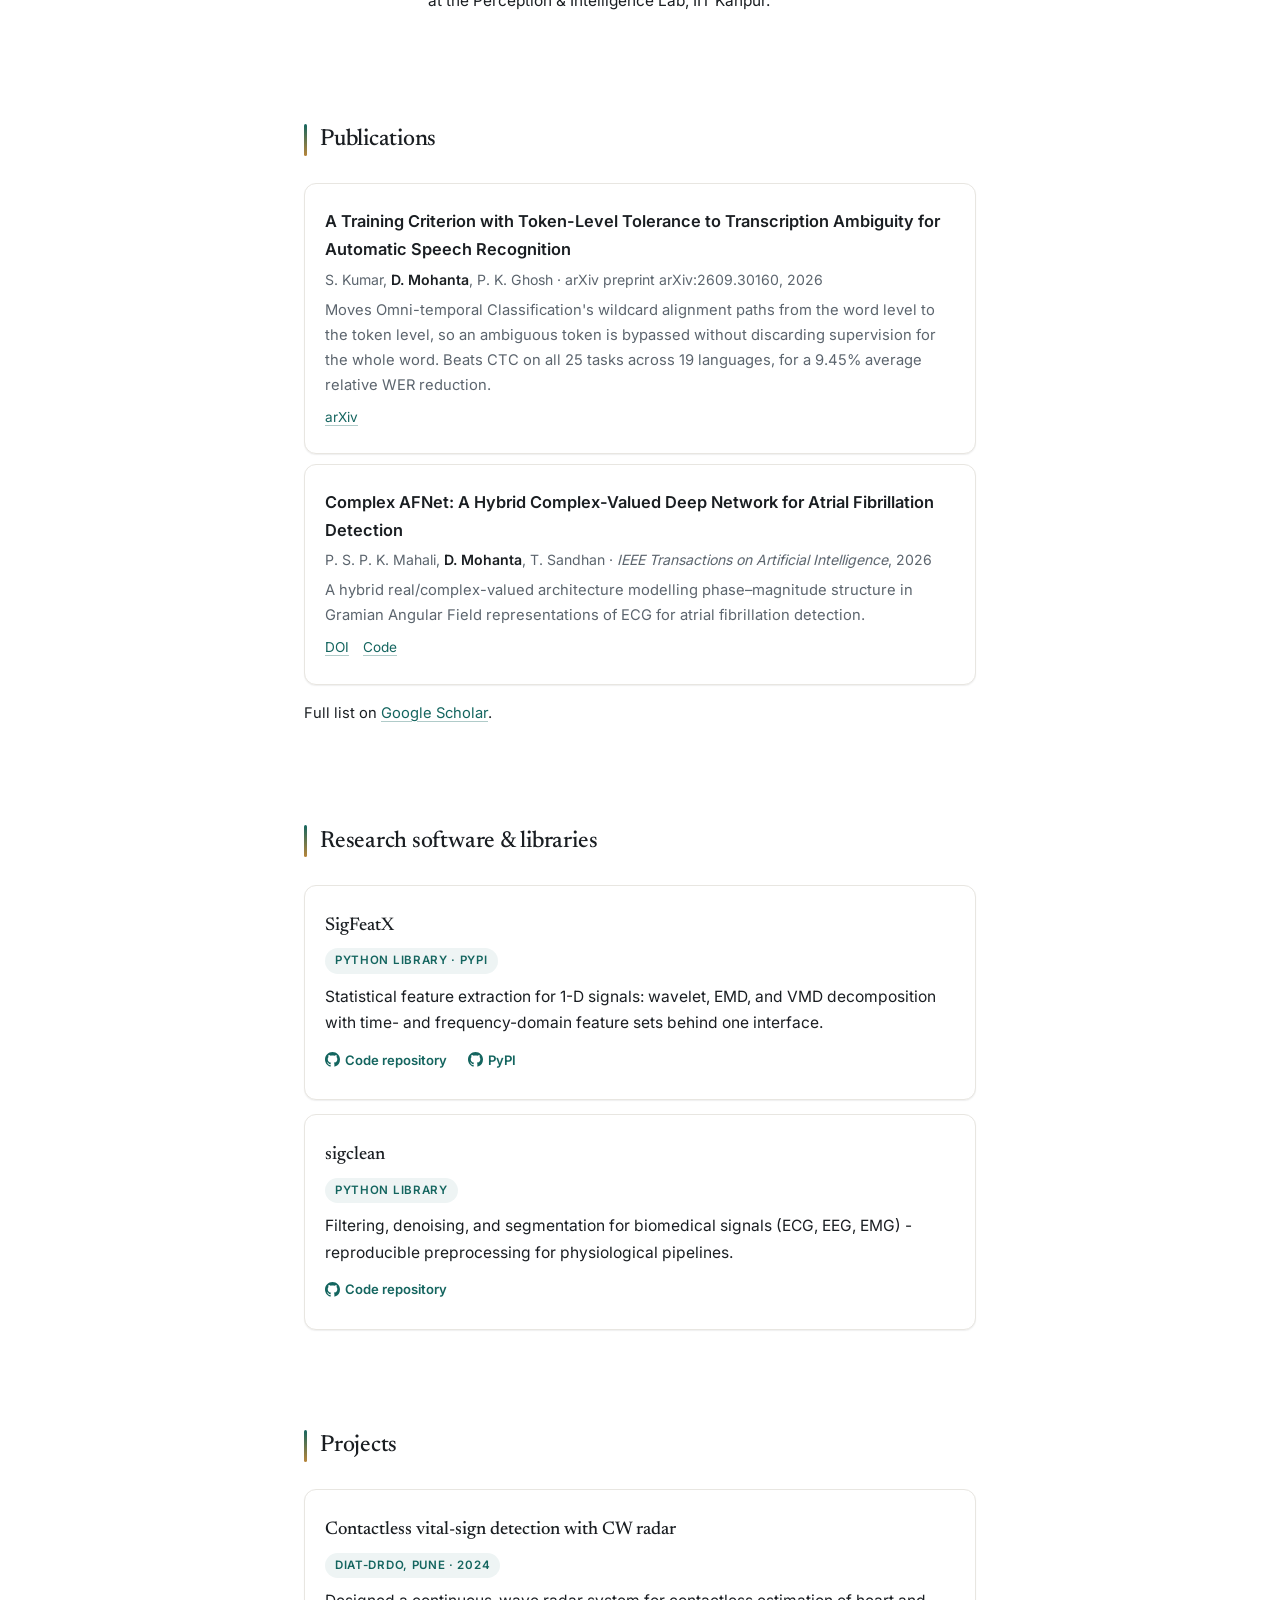
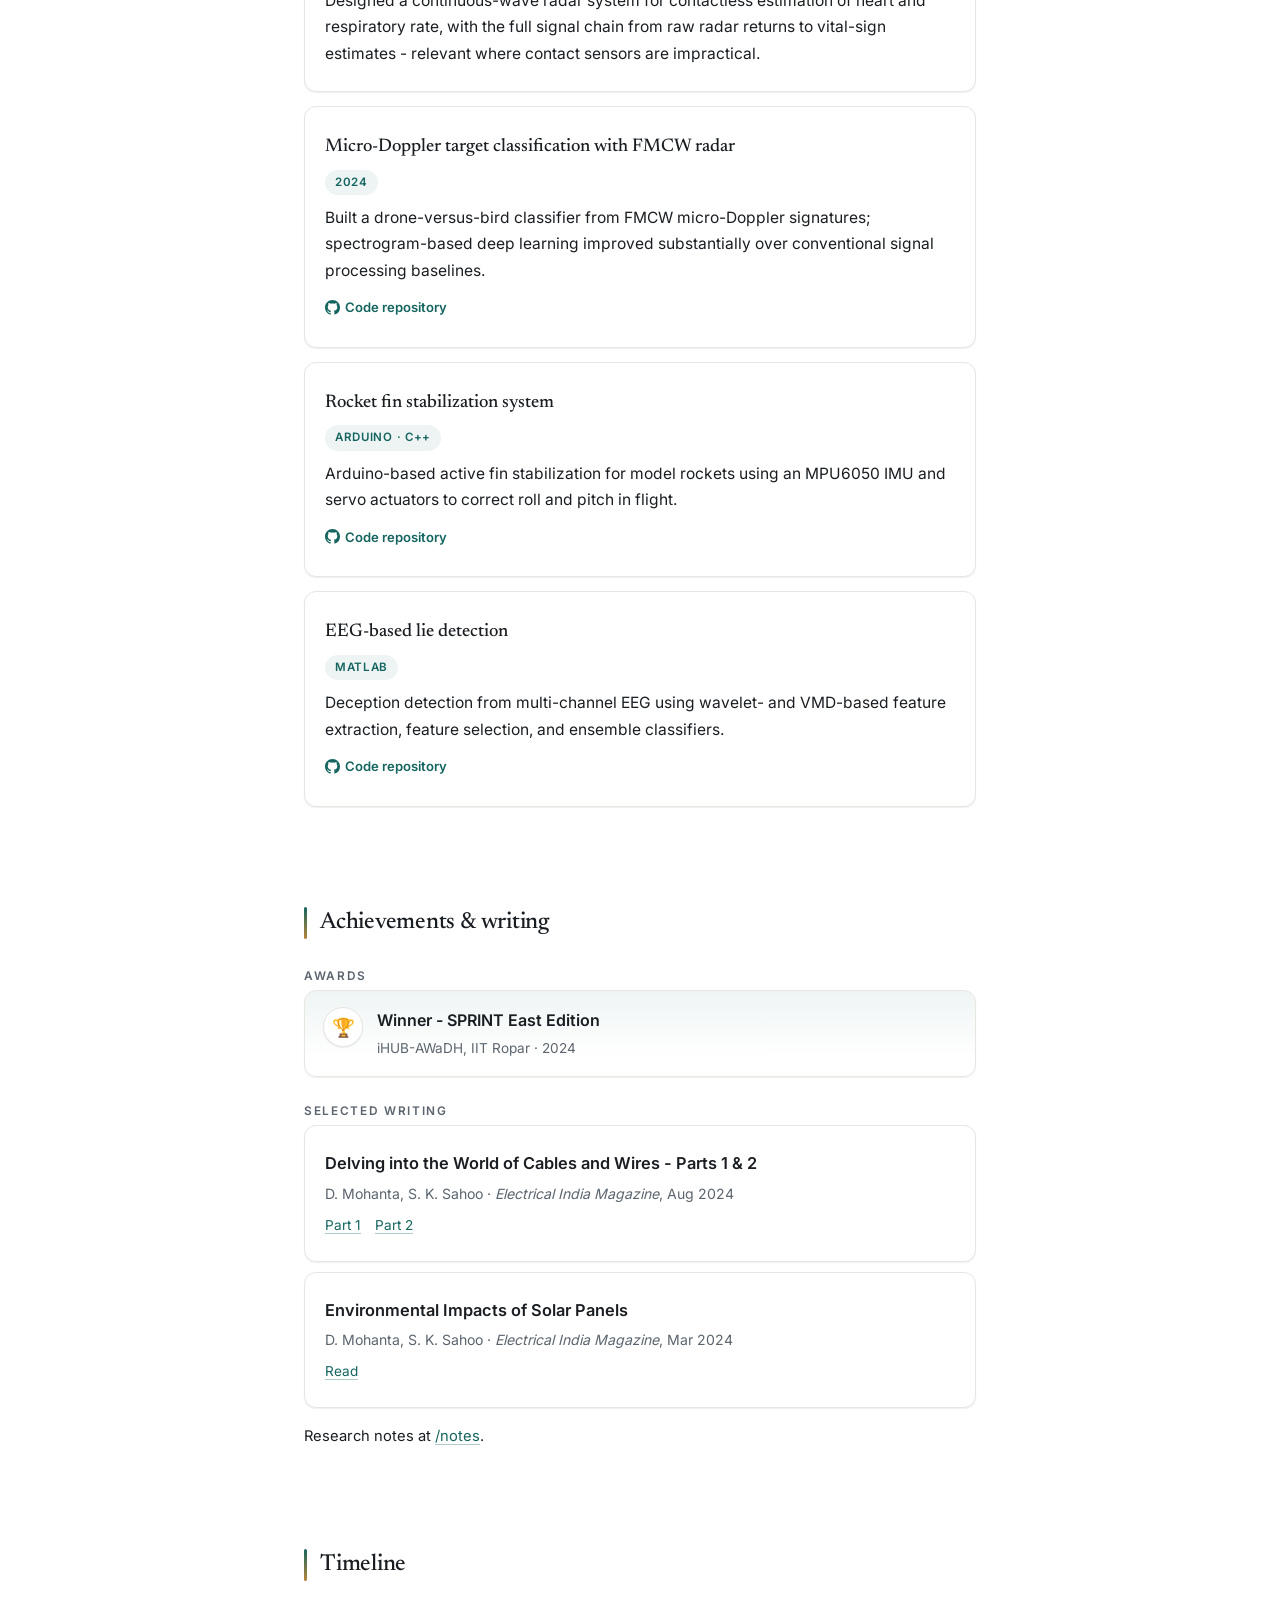
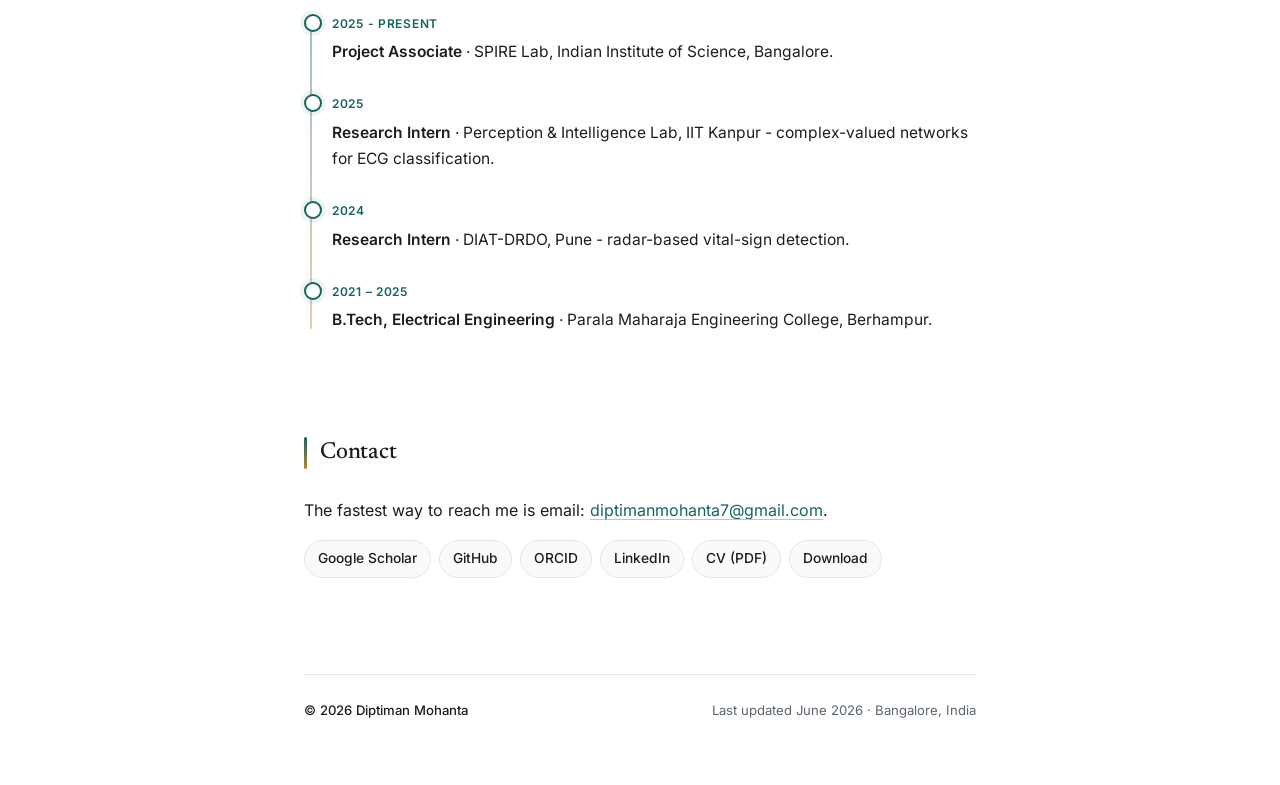
==== commit b2948ae4: "Add ASR paper and automate the publications section Publications now render from publications.json i" ====
--- a/index.html
+++ b/index.html
@@ -47,10 +47,27 @@
   "@graph": [
     {
       "@type": "ScholarlyArticle",
+      "name": "A Training Criterion with Token-Level Tolerance to Transcription Ambiguity for Automatic Speech Recognition",
+      "headline": "A Training Criterion with Token-Level Tolerance to Transcription Ambiguity for Automatic Speech Recognition",
+      "image": "https://diptiman-mohanta.github.io/og-image.png",
+      "author": [
+        { "@type": "Person", "name": "Saurabh Kumar" },
+        { "@type": "Person", "name": "Diptiman Mohanta", "url": "https://diptiman-mohanta.github.io/" },
+        { "@type": "Person", "name": "Prasanta Kumar Ghosh" }
+      ],
+      "datePublished": "2026-09-24",
+      "identifier": "arXiv:2609.30160",
+      "sameAs": "https://arxiv.org/abs/2609.30160",
+      "url": "https://arxiv.org/abs/2609.30160"
+    },
+    {
+      "@type": "ScholarlyArticle",
       "name": "Complex AFNet: A Hybrid Complex-Valued Deep Network for Atrial Fibrillation Detection",
+      "headline": "Complex AFNet: A Hybrid Complex-Valued Deep Network for Atrial Fibrillation Detection",
+      "image": "https://diptiman-mohanta.github.io/og-image.png",
       "author": [
         { "@type": "Person", "name": "P. S. P. K. Mahali" },
-        { "@type": "Person", "name": "Diptiman Mohanta" },
+        { "@type": "Person", "name": "Diptiman Mohanta", "url": "https://diptiman-mohanta.github.io/" },
         { "@type": "Person", "name": "T. Sandhan" }
       ],
       "isPartOf": { "@type": "Periodical", "name": "IEEE Transactions on Artificial Intelligence" },
@@ -151,12 +168,23 @@
   <section aria-label="Publications">
     <h2>Publications</h2>
 
+    <!-- PUBS:START (generated from publications.json by tools/build_pubs.py) -->
+
+    <div class="pub">
+      <p class="pub-title">A Training Criterion with Token-Level Tolerance to Transcription Ambiguity for Automatic Speech Recognition</p>
+      <p class="pub-venue">S. Kumar, <strong>D. Mohanta</strong>, P. K. Ghosh · arXiv preprint arXiv:2609.30160, 2026</p>
+      <p class="pub-note">Moves Omni-temporal Classification's wildcard alignment paths from the word level to the token level, so an ambiguous token is bypassed without discarding supervision for the whole word. Beats CTC on all 25 tasks across 19 languages, for a 9.45% average relative WER reduction.</p>
+      <p class="pub-links"><a href="https://arxiv.org/abs/2609.30160">arXiv</a></p>
+    </div>
+
     <div class="pub">
       <p class="pub-title">Complex AFNet: A Hybrid Complex-Valued Deep Network for Atrial Fibrillation Detection</p>
       <p class="pub-venue">P. S. P. K. Mahali, <strong>D. Mohanta</strong>, T. Sandhan · <em>IEEE Transactions on Artificial Intelligence</em>, 2026</p>
       <p class="pub-note">A hybrid real/complex-valued architecture modelling phase–magnitude structure in Gramian Angular Field representations of ECG for atrial fibrillation detection.</p>
       <p class="pub-links"><a href="https://doi.org/10.1109/TAI.2026.3671218">DOI</a><a href="https://github.com/PSPritish/C-AFNet-A-Hybrid-Complex-Valued-Deep-Network-for-Atrial-Fibrillation-Detection" data-repo="PSPritish/C-AFNet-A-Hybrid-Complex-Valued-Deep-Network-for-Atrial-Fibrillation-Detection">Code</a></p>
     </div>
+
+    <!-- PUBS:END -->
 
     <p class="pubs-more">Full list on <a href="https://scholar.google.com/citations?user=8qWEbX8AAAAJ&amp;hl=en">Google Scholar</a>.</p>
   </section>
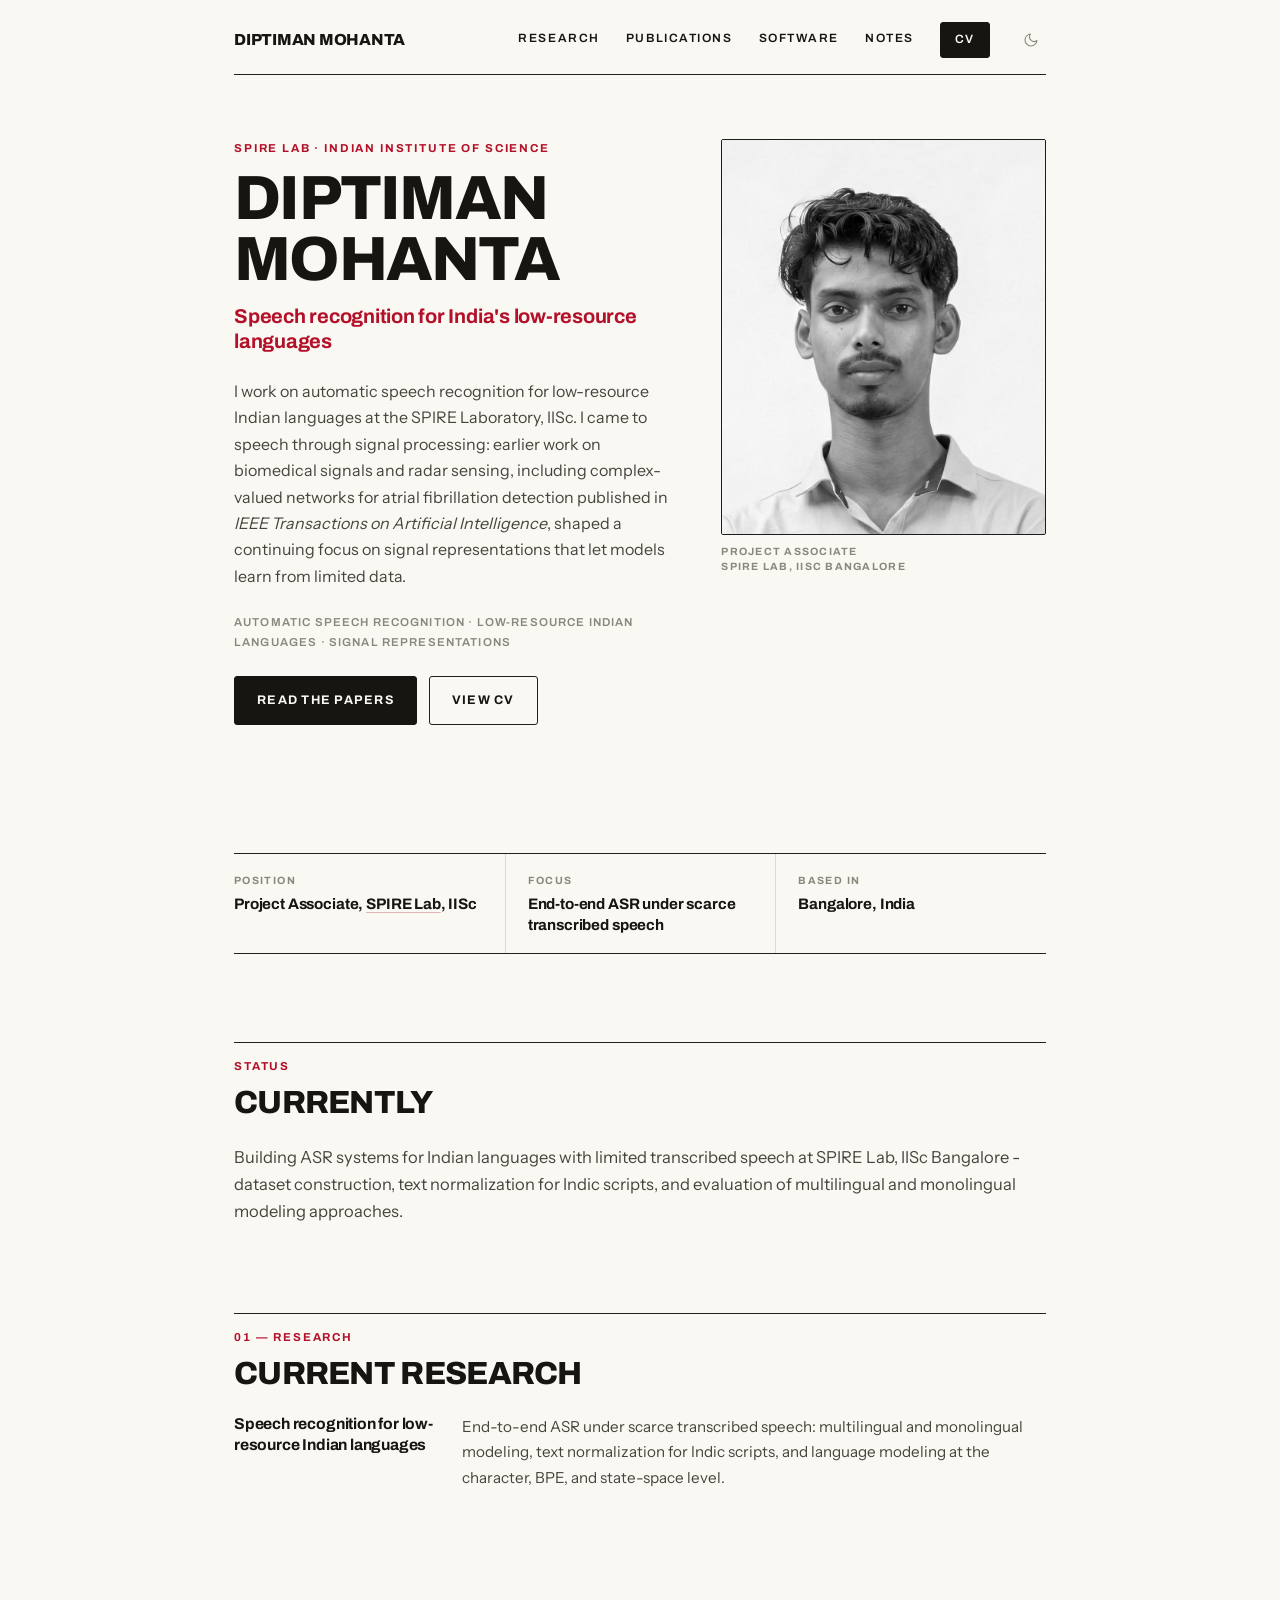
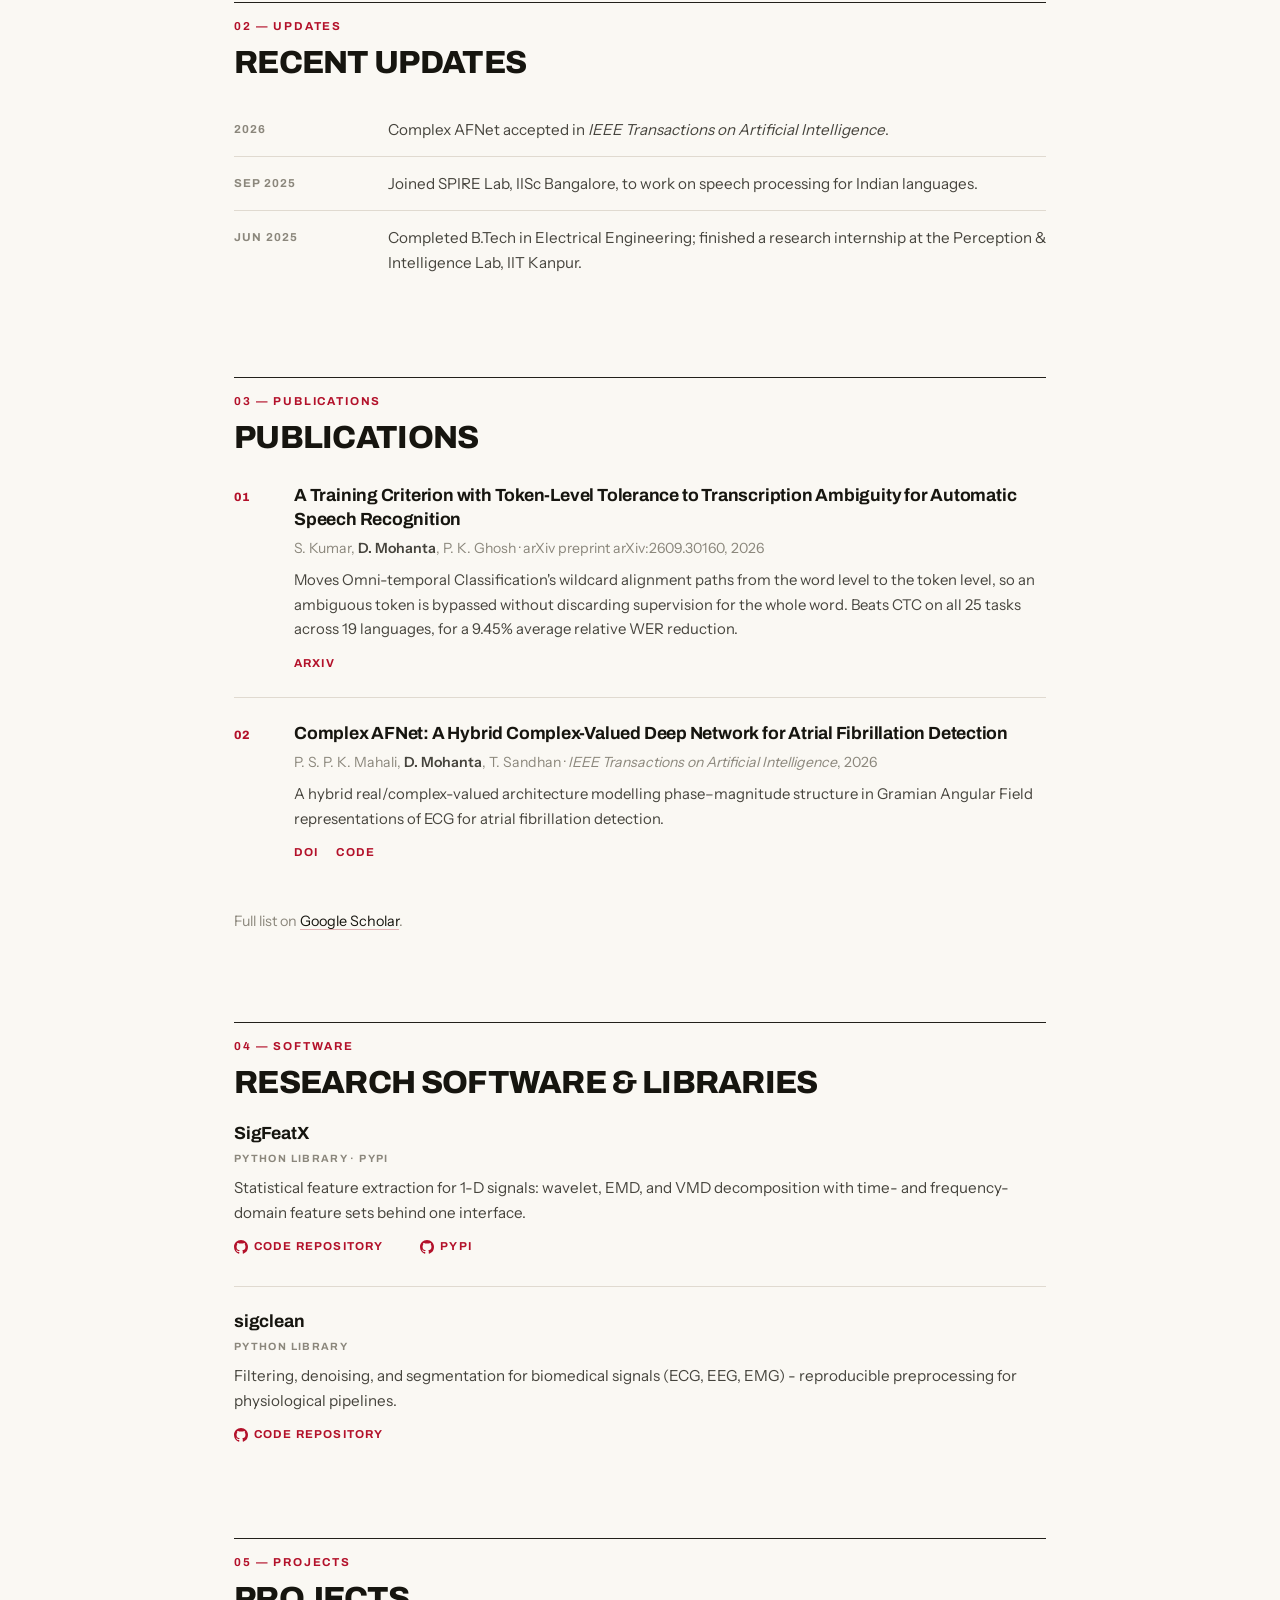
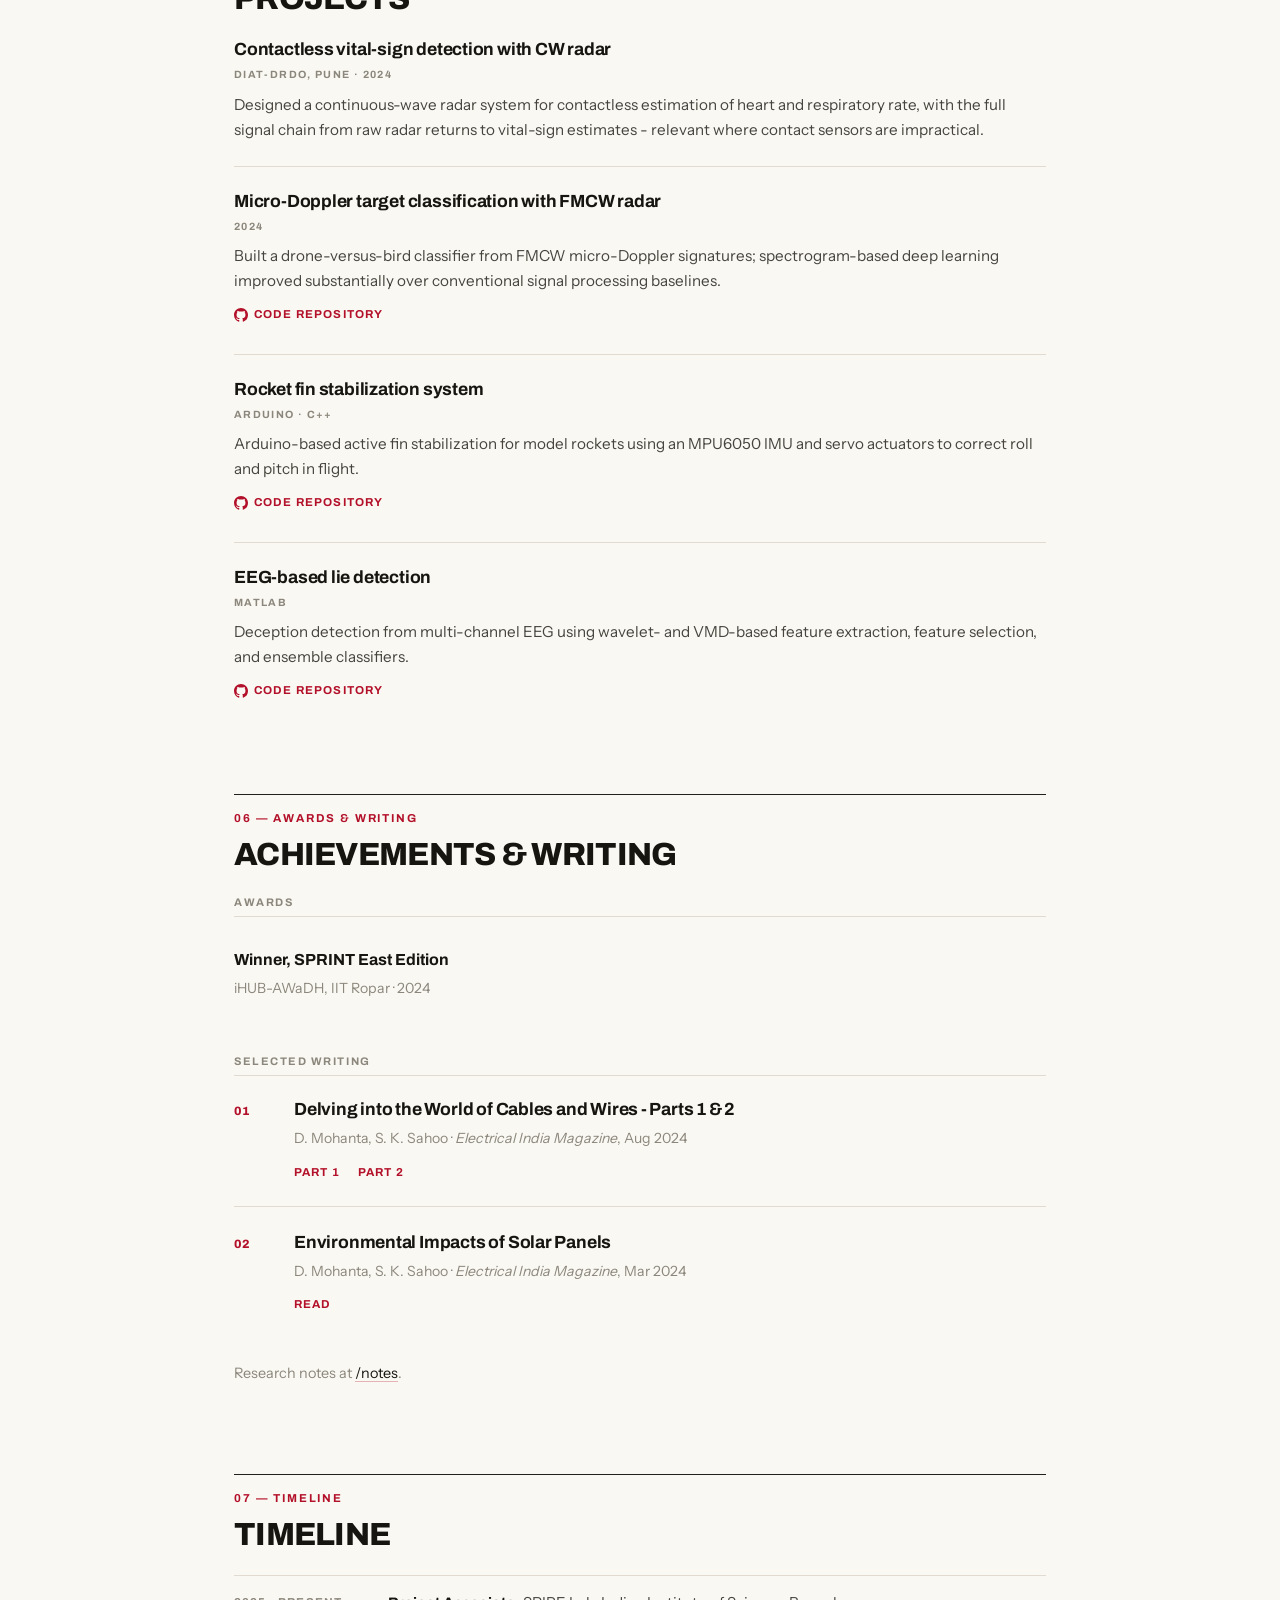
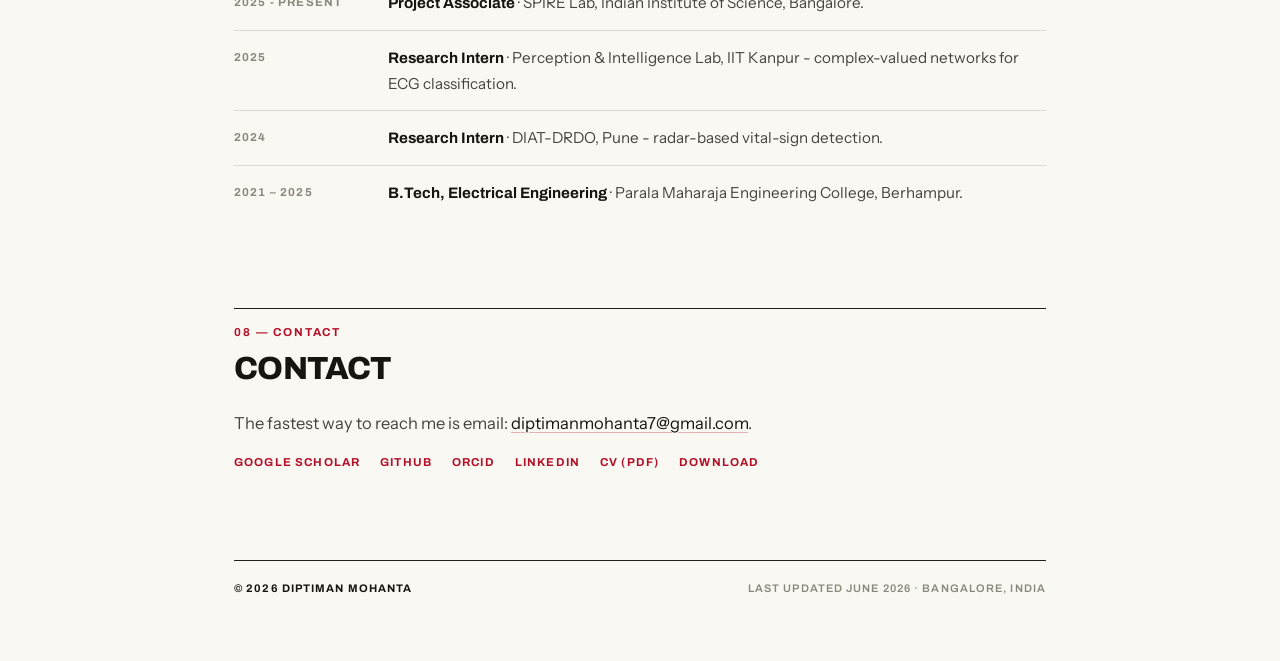
==== commit 0059dd48: "Restyle the site as an editorial page, add a theme toggle Two passes in one change.  First, the deco" ====
--- a/index.html
+++ b/index.html
@@ -96,6 +96,7 @@
   ]
 }
 </script>
+<script>try{var t=localStorage.getItem("theme");if(t==="dark"||t==="light")document.documentElement.setAttribute("data-theme",t)}catch(e){}</script>
 </head>
 <body>
 <a class="skip" href="#main">Skip to content</a>
@@ -105,42 +106,78 @@
   <header class="topbar">
     <a class="brand" href="index.html">Diptiman Mohanta</a>
     <nav class="nav" aria-label="Primary">
-      <a href="index.html" class="active" aria-current="page">Home</a>
+      <a href="#research">Research</a>
+      <a href="#publications">Publications</a>
+      <a href="#software">Software</a>
       <a href="blog.html">Notes</a>
       <a href="cv.pdf" class="btn" target="_blank" rel="noopener" aria-label="View CV (PDF)">CV</a>
+      <button class="theme-toggle" type="button" id="theme-toggle" aria-label="Switch to dark theme">
+        <svg class="icon-moon" viewBox="0 0 24 24" fill="none" stroke="currentColor" stroke-width="1.6" stroke-linecap="round" stroke-linejoin="round" aria-hidden="true"><path d="M21 12.8A9 9 0 1 1 11.2 3a7 7 0 0 0 9.8 9.8z"/></svg>
+        <svg class="icon-sun" viewBox="0 0 24 24" fill="none" stroke="currentColor" stroke-width="1.6" stroke-linecap="round" stroke-linejoin="round" aria-hidden="true"><circle cx="12" cy="12" r="4"/><path d="M12 2v2M12 20v2M4.9 4.9l1.4 1.4M17.7 17.7l1.4 1.4M2 12h2M20 12h2M4.9 19.1l1.4-1.4M17.7 6.3l1.4-1.4"/></svg>
+      </button>
     </nav>
   </header>
 
   <main id="main">
 
   <section class="intro">
-    <picture>
-      <source srcset="photo.webp" type="image/webp">
-      <img class="headshot" src="photo-sm.jpg" alt="Diptiman Mohanta" width="116" height="116" fetchpriority="high">
-    </picture>
-
-    <!-- NAME -->
-    <h1 class="name">Diptiman Mohanta</h1>
-
-    <!-- TITLE -->
-    <p class="position">Project Associate · <a href="https://spire.ee.iisc.ac.in/">SPIRE Lab</a>, Indian Institute of Science, Bangalore</p>
-
-    <!-- RESEARCH INTERESTS -->
-    <p class="interests">Automatic speech recognition · low-resource Indian languages · signal representations</p>
-
-    <!-- INTRODUCTION -->
-    <p class="statement">I work on automatic speech recognition for low-resource Indian languages at the SPIRE Laboratory, IISc. I came to speech through signal processing: earlier work on biomedical signals and radar sensing, including complex-valued networks for atrial fibrillation detection published in <em>IEEE Transactions on Artificial Intelligence</em>, shaped a continuing focus on signal representations that let models learn from limited data.</p>
-  </section>
+    <div>
+      <p class="eyebrow">SPIRE Lab · Indian Institute of Science</p>
+
+      <!-- NAME -->
+      <h1 class="name">Diptiman Mohanta</h1>
+
+      <!-- TITLE -->
+      <p class="position">Speech recognition for India's low-resource languages</p>
+
+      <!-- INTRODUCTION -->
+      <p class="statement">I work on automatic speech recognition for low-resource Indian languages at the SPIRE Laboratory, IISc. I came to speech through signal processing: earlier work on biomedical signals and radar sensing, including complex-valued networks for atrial fibrillation detection published in <em>IEEE Transactions on Artificial Intelligence</em>, shaped a continuing focus on signal representations that let models learn from limited data.</p>
+
+      <!-- RESEARCH INTERESTS -->
+      <p class="interests">Automatic speech recognition · Low-resource Indian languages · Signal representations</p>
+
+      <div class="hero-actions">
+        <a class="solid" href="#publications">Read the papers</a>
+        <a href="cv.pdf" target="_blank" rel="noopener">View CV</a>
+      </div>
+    </div>
+
+    <figure class="portrait">
+      <img class="headshot" src="photo.jpg" alt="Diptiman Mohanta" width="844" height="1030" fetchpriority="high">
+      <figcaption>Project Associate<br>SPIRE Lab, IISc Bangalore</figcaption>
+    </figure>
+  </section>
+
+  <dl class="factbar">
+    <div class="fact">
+      <dt>Position</dt>
+      <dd>Project Associate, <a href="https://spire.ee.iisc.ac.in/">SPIRE Lab</a>, IISc</dd>
+    </div>
+    <div class="fact">
+      <dt>Focus</dt>
+      <dd>End-to-end ASR under scarce transcribed speech</dd>
+    </div>
+    <div class="fact">
+      <dt>Based in</dt>
+      <dd>Bangalore, India</dd>
+    </div>
+  </dl>
 
   <!-- CURRENTLY -->
   <section aria-label="Currently">
-    <h2>Currently</h2>
+    <div class="sec-head">
+      <p class="eyebrow">Status</p>
+      <h2>Currently</h2>
+    </div>
     <p>Building ASR systems for Indian languages with limited transcribed speech at SPIRE Lab, IISc Bangalore - dataset construction, text normalization for Indic scripts, and evaluation of multilingual and monolingual modeling approaches.</p>
   </section>
 
   <!-- CURRENT RESEARCH -->
-  <section aria-label="Current research">
-    <h2>Current research</h2>
+  <section id="research" aria-label="Current research">
+    <div class="sec-head">
+      <p class="eyebrow">01 — Research</p>
+      <h2>Current research</h2>
+    </div>
     <div class="research-item">
       <h3>Speech recognition for low-resource Indian languages</h3>
       <p>End-to-end ASR under scarce transcribed speech: multilingual and monolingual modeling, text normalization for Indic scripts, and language modeling at the character, BPE, and state-space level.</p>
@@ -149,7 +186,10 @@
 
   <!-- RECENT UPDATES -->
   <section aria-label="Recent updates">
-    <h2>Recent updates</h2>
+    <div class="sec-head">
+      <p class="eyebrow">02 — Updates</p>
+      <h2>Recent updates</h2>
+    </div>
     <div class="news-item">
       <time datetime="2026">2026</time>
       <p>Complex AFNet accepted in <em>IEEE Transactions on Artificial Intelligence</em>.</p>
@@ -165,24 +205,33 @@
   </section>
 
   <!-- PUBLICATIONS -->
-  <section aria-label="Publications">
-    <h2>Publications</h2>
+  <section id="publications" aria-label="Publications">
+    <div class="sec-head">
+      <p class="eyebrow">03 — Publications</p>
+      <h2>Publications</h2>
+    </div>
 
     <!-- PUBS:START (generated from publications.json by tools/build_pubs.py) -->
 
-    <div class="pub">
-      <p class="pub-title">A Training Criterion with Token-Level Tolerance to Transcription Ambiguity for Automatic Speech Recognition</p>
-      <p class="pub-venue">S. Kumar, <strong>D. Mohanta</strong>, P. K. Ghosh · arXiv preprint arXiv:2609.30160, 2026</p>
-      <p class="pub-note">Moves Omni-temporal Classification's wildcard alignment paths from the word level to the token level, so an ambiguous token is bypassed without discarding supervision for the whole word. Beats CTC on all 25 tasks across 19 languages, for a 9.45% average relative WER reduction.</p>
-      <p class="pub-links"><a href="https://arxiv.org/abs/2609.30160">arXiv</a></p>
-    </div>
-
-    <div class="pub">
-      <p class="pub-title">Complex AFNet: A Hybrid Complex-Valued Deep Network for Atrial Fibrillation Detection</p>
-      <p class="pub-venue">P. S. P. K. Mahali, <strong>D. Mohanta</strong>, T. Sandhan · <em>IEEE Transactions on Artificial Intelligence</em>, 2026</p>
-      <p class="pub-note">A hybrid real/complex-valued architecture modelling phase–magnitude structure in Gramian Angular Field representations of ECG for atrial fibrillation detection.</p>
-      <p class="pub-links"><a href="https://doi.org/10.1109/TAI.2026.3671218">DOI</a><a href="https://github.com/PSPritish/C-AFNet-A-Hybrid-Complex-Valued-Deep-Network-for-Atrial-Fibrillation-Detection" data-repo="PSPritish/C-AFNet-A-Hybrid-Complex-Valued-Deep-Network-for-Atrial-Fibrillation-Detection">Code</a></p>
-    </div>
+    <article class="pub">
+      <span class="pub-no">01</span>
+      <div>
+        <h3 class="pub-title">A Training Criterion with Token-Level Tolerance to Transcription Ambiguity for Automatic Speech Recognition</h3>
+        <p class="pub-venue">S. Kumar, <strong>D. Mohanta</strong>, P. K. Ghosh · arXiv preprint arXiv:2609.30160, 2026</p>
+        <p class="pub-note">Moves Omni-temporal Classification's wildcard alignment paths from the word level to the token level, so an ambiguous token is bypassed without discarding supervision for the whole word. Beats CTC on all 25 tasks across 19 languages, for a 9.45% average relative WER reduction.</p>
+        <p class="pub-links"><a href="https://arxiv.org/abs/2609.30160">arXiv</a></p>
+      </div>
+    </article>
+
+    <article class="pub">
+      <span class="pub-no">02</span>
+      <div>
+        <h3 class="pub-title">Complex AFNet: A Hybrid Complex-Valued Deep Network for Atrial Fibrillation Detection</h3>
+        <p class="pub-venue">P. S. P. K. Mahali, <strong>D. Mohanta</strong>, T. Sandhan · <em>IEEE Transactions on Artificial Intelligence</em>, 2026</p>
+        <p class="pub-note">A hybrid real/complex-valued architecture modelling phase–magnitude structure in Gramian Angular Field representations of ECG for atrial fibrillation detection.</p>
+        <p class="pub-links"><a href="https://doi.org/10.1109/TAI.2026.3671218">DOI</a><a href="https://github.com/PSPritish/C-AFNet-A-Hybrid-Complex-Valued-Deep-Network-for-Atrial-Fibrillation-Detection" data-repo="PSPritish/C-AFNet-A-Hybrid-Complex-Valued-Deep-Network-for-Atrial-Fibrillation-Detection">Code</a></p>
+      </div>
+    </article>
 
     <!-- PUBS:END -->
 
@@ -190,8 +239,11 @@
   </section>
 
   <!-- RESEARCH SOFTWARE -->
-  <section aria-label="Research software">
-    <h2>Research software &amp; libraries</h2>
+  <section id="software" aria-label="Research software">
+    <div class="sec-head">
+      <p class="eyebrow">04 — Software</p>
+      <h2>Research software &amp; libraries</h2>
+    </div>
 
     <div class="project">
       <h3><a href="https://github.com/diptiman-mohanta/SigFeatX" data-repo="diptiman-mohanta/SigFeatX">SigFeatX</a></h3>
@@ -210,8 +262,11 @@
   </section>
 
   <!-- PROJECTS -->
-  <section aria-label="Projects">
-    <h2>Projects</h2>
+  <section id="projects" aria-label="Projects">
+    <div class="sec-head">
+      <p class="eyebrow">05 — Projects</p>
+      <h2>Projects</h2>
+    </div>
 
     <div class="project">
       <h3>Contactless vital-sign detection with CW radar</h3>
@@ -242,36 +297,45 @@
   </section>
 
   <!-- ACHIEVEMENTS & WRITING -->
-  <section aria-label="Achievements and writing">
-    <h2>Achievements &amp; writing</h2>
+  <section id="writing" aria-label="Achievements and writing">
+    <div class="sec-head">
+      <p class="eyebrow">06 — Awards & writing</p>
+      <h2>Achievements &amp; writing</h2>
+    </div>
 
     <h3 class="subhead">Awards</h3>
     <div class="award">
-      <span class="medal" aria-hidden="true">🏆</span>
+      <p class="award-title">Winner, SPRINT East Edition</p>
+      <p class="award-meta">iHUB-AWaDH, IIT Ropar · 2024</p>
+    </div>
+
+    <h3 class="subhead">Selected writing</h3>
+    <article class="pub">
+      <span class="pub-no">01</span>
       <div>
-        <p class="award-title">Winner - SPRINT East Edition</p>
-        <p class="award-meta">iHUB-AWaDH, IIT Ropar · 2024</p>
-      </div>
-    </div>
-
-    <h3 class="subhead">Selected writing</h3>
-    <div class="pub">
-      <p class="pub-title">Delving into the World of Cables and Wires - Parts 1 &amp; 2</p>
-      <p class="pub-venue">D. Mohanta, S. K. Sahoo · <em>Electrical India Magazine</em>, Aug 2024</p>
-      <p class="pub-links"><a href="https://www.electricalindia.in/delving-into-the-world-of-cables-wires-part-1/">Part 1</a><a href="https://www.electricalindia.in/delving-into-the-world-of-cables-wires-part-2/">Part 2</a></p>
-    </div>
-    <div class="pub">
-      <p class="pub-title">Environmental Impacts of Solar Panels</p>
-      <p class="pub-venue">D. Mohanta, S. K. Sahoo · <em>Electrical India Magazine</em>, Mar 2024</p>
-      <p class="pub-links"><a href="https://www.electricalindia.in/environmental-impact-of-solar-panels/">Read</a></p>
-    </div>
+        <h3 class="pub-title">Delving into the World of Cables and Wires - Parts 1 &amp; 2</h3>
+        <p class="pub-venue">D. Mohanta, S. K. Sahoo · <em>Electrical India Magazine</em>, Aug 2024</p>
+        <p class="pub-links"><a href="https://www.electricalindia.in/delving-into-the-world-of-cables-wires-part-1/">Part 1</a><a href="https://www.electricalindia.in/delving-into-the-world-of-cables-wires-part-2/">Part 2</a></p>
+      </div>
+    </article>
+    <article class="pub">
+      <span class="pub-no">02</span>
+      <div>
+        <h3 class="pub-title">Environmental Impacts of Solar Panels</h3>
+        <p class="pub-venue">D. Mohanta, S. K. Sahoo · <em>Electrical India Magazine</em>, Mar 2024</p>
+        <p class="pub-links"><a href="https://www.electricalindia.in/environmental-impact-of-solar-panels/">Read</a></p>
+      </div>
+    </article>
 
     <p class="pubs-more">Research notes at <a href="blog.html">/notes</a>.</p>
   </section>
 
   <!-- TIMELINE -->
-  <section aria-label="Timeline">
-    <h2>Timeline</h2>
+  <section id="timeline" aria-label="Timeline">
+    <div class="sec-head">
+      <p class="eyebrow">07 — Timeline</p>
+      <h2>Timeline</h2>
+    </div>
     <div class="timeline">
       <div class="tl-item">
         <span class="tl-date">2025 - Present</span>
@@ -293,8 +357,11 @@
   </section>
 
   <!-- CONTACT -->
-  <section aria-label="Contact">
-    <h2>Contact</h2>
+  <section id="contact" aria-label="Contact">
+    <div class="sec-head">
+      <p class="eyebrow">08 — Contact</p>
+      <h2>Contact</h2>
+    </div>
     <p>The fastest way to reach me is email: <a href="mailto:diptimanmohanta7@gmail.com">diptimanmohanta7@gmail.com</a>.</p>
     <p class="contact-line">
       <a href="https://scholar.google.com/citations?user=8qWEbX8AAAAJ&amp;hl=en">Google Scholar</a>
@@ -316,5 +383,6 @@
 </div>
 <script>document.getElementById("yr").textContent = new Date().getFullYear();</script>
 <script src="stars.js" defer></script>
+<script src="theme.js" defer></script>
 </body>
 </html>
--- a/fonts.css
+++ b/fonts.css
@@ -57,3 +57,55 @@
   src: url(fonts/newsreader-500.woff2) format('woff2');
   unicode-range: U+0000-00FF, U+0131, U+0152-0153, U+02BB-02BC, U+02C6, U+02DA, U+02DC, U+0304, U+0308, U+0329, U+2000-206F, U+20AC, U+2122, U+2191, U+2193, U+2212, U+2215, U+FEFF, U+FFFD;
 }
+
+/* ---------- Archivo: display / headings ---------- */
+@font-face {
+  font-family: 'Archivo';
+  font-style: normal;
+  font-weight: 600;
+  font-display: swap;
+  src: url(fonts/archivo-600.woff2) format('woff2');
+  unicode-range: U+0000-00FF, U+0131, U+0152-0153, U+02BB-02BC, U+02C6, U+02DA, U+02DC, U+0304, U+0308, U+0329, U+2000-206F, U+20AC, U+2122, U+2191, U+2193, U+2212, U+2215, U+FEFF, U+FFFD;
+}
+@font-face {
+  font-family: 'Archivo';
+  font-style: normal;
+  font-weight: 700;
+  font-display: swap;
+  src: url(fonts/archivo-700.woff2) format('woff2');
+  unicode-range: U+0000-00FF, U+0131, U+0152-0153, U+02BB-02BC, U+02C6, U+02DA, U+02DC, U+0304, U+0308, U+0329, U+2000-206F, U+20AC, U+2122, U+2191, U+2193, U+2212, U+2215, U+FEFF, U+FFFD;
+}
+@font-face {
+  font-family: 'Archivo';
+  font-style: normal;
+  font-weight: 800;
+  font-display: swap;
+  src: url(fonts/archivo-800.woff2) format('woff2');
+  unicode-range: U+0000-00FF, U+0131, U+0152-0153, U+02BB-02BC, U+02C6, U+02DA, U+02DC, U+0304, U+0308, U+0329, U+2000-206F, U+20AC, U+2122, U+2191, U+2193, U+2212, U+2215, U+FEFF, U+FFFD;
+}
+
+/* ---------- Instrument Sans: body ---------- */
+@font-face {
+  font-family: 'Instrument Sans';
+  font-style: normal;
+  font-weight: 400;
+  font-display: swap;
+  src: url(fonts/instrument-sans-400.woff2) format('woff2');
+  unicode-range: U+0000-00FF, U+0131, U+0152-0153, U+02BB-02BC, U+02C6, U+02DA, U+02DC, U+0304, U+0308, U+0329, U+2000-206F, U+20AC, U+2122, U+2191, U+2193, U+2212, U+2215, U+FEFF, U+FFFD;
+}
+@font-face {
+  font-family: 'Instrument Sans';
+  font-style: normal;
+  font-weight: 500;
+  font-display: swap;
+  src: url(fonts/instrument-sans-500.woff2) format('woff2');
+  unicode-range: U+0000-00FF, U+0131, U+0152-0153, U+02BB-02BC, U+02C6, U+02DA, U+02DC, U+0304, U+0308, U+0329, U+2000-206F, U+20AC, U+2122, U+2191, U+2193, U+2212, U+2215, U+FEFF, U+FFFD;
+}
+@font-face {
+  font-family: 'Instrument Sans';
+  font-style: normal;
+  font-weight: 600;
+  font-display: swap;
+  src: url(fonts/instrument-sans-600.woff2) format('woff2');
+  unicode-range: U+0000-00FF, U+0131, U+0152-0153, U+02BB-02BC, U+02C6, U+02DA, U+02DC, U+0304, U+0308, U+0329, U+2000-206F, U+20AC, U+2122, U+2191, U+2193, U+2212, U+2215, U+FEFF, U+FFFD;
+}
--- a/style.css
+++ b/style.css
@@ -1,43 +1,85 @@
 /* ============================================================
    Diptiman Mohanta - researcher site
-   Academic editorial: type, hierarchy, whitespace. One accent.
+   Editorial / newsprint: paper ground, heavy rules, display
+   headlines set tight, uppercase labels, one accent used sparingly.
+   Rules: no gradients, no hover lifts, no cards. Separation is done
+   with rules and space, the way a printed page does it.
    ============================================================ */
 
 :root {
-  --bg: #FFFFFF;
-  --bg-soft: #FAFAF8;
-  --ink: #1A1E22;
-  --muted: #5C656E;
-  --hairline: #E8E6E1;
-  --accent: #14655F;
-  --accent-2: #B8863B;
-  --accent-soft: #14655F12;
-  --code-bg: #F6F5F2;
-  --surface: #FFFFFF;
-  --glass: rgba(255, 255, 255, 0.78);
-  --ink-soft: #2A2F35;
-  --wash: #14655F0F;
-  --maxw: 720px;
-  --shadow-sm: 0 1px 2px rgba(20, 24, 28, 0.04), 0 1px 1px rgba(20, 24, 28, 0.03);
-  --shadow-md: 0 8px 24px rgba(20, 24, 28, 0.07), 0 2px 6px rgba(20, 24, 28, 0.04);
-
-  /* spacing scale */
-  --s1: 8px; --s2: 16px; --s3: 24px; --s4: 40px; --s5: 64px; --s6: 96px;
+  --paper: #FAF8F3;
+  --panel: #FDFCFA;
+  --ink: #16150F;
+  --body: #46443D;
+  --faint: #8B877C;
+  --rule: #22201A;          /* heavy structural rules */
+  --hair: #E0DAD0;          /* light separators */
+  --accent: #B3112A;
+  --accent-soft: #B3112A14;
+  --underline: #B3112A4D;
+  --select-fg: #FAF8F3;
+  --code-bg: #F2EEE6;
+  --sun: none;
+  --moon: block;
+
+  --disp: "Archivo", -apple-system, BlinkMacSystemFont, "Helvetica Neue", Arial, sans-serif;
+  --sans: "Instrument Sans", -apple-system, BlinkMacSystemFont, "Segoe UI", Roboto, Arial, sans-serif;
+  --mono: ui-monospace, "SF Mono", "Cascadia Code", Menlo, monospace;
+
+  --maxw: 860px;
+  --s1: 8px; --s2: 16px; --s3: 24px; --s4: 40px; --s5: 64px; --s6: 88px;
+}
+
+/* The dark palette is defined twice -- once for the system setting and once
+   for an explicit choice stored by the toggle -- but only ever as tokens, so
+   the two copies cannot drift apart in behaviour. */
+@media (prefers-color-scheme: dark) {
+  :root:not([data-theme="light"]) {
+    --paper: #121110;
+    --panel: #191816;
+    --ink: #F2EFE9;
+    --body: #C4C0B7;
+    --faint: #8E8A80;
+    --rule: #E8E3D9;
+    --hair: #2E2C27;
+    --accent: #F2545B;
+    --accent-soft: #F2545B1A;
+    --underline: #F2545B66;
+    --select-fg: #121110;
+    --code-bg: #1C1B18;
+    --sun: block;
+    --moon: none;
+  }
+}
+
+:root[data-theme="dark"] {
+  --paper: #121110;
+  --panel: #191816;
+  --ink: #F2EFE9;
+  --body: #C4C0B7;
+  --faint: #8E8A80;
+  --rule: #E8E3D9;
+  --hair: #2E2C27;
+  --accent: #F2545B;
+  --accent-soft: #F2545B1A;
+  --underline: #F2545B66;
+  --select-fg: #121110;
+  --code-bg: #1C1B18;
+  --sun: block;
+  --moon: none;
 }
 
 * { box-sizing: border-box; }
-::selection { background: var(--accent); color: #fff; }
 html { scroll-behavior: smooth; }
+::selection { background: var(--accent); color: var(--select-fg); }
 
 body {
   margin: 0;
-  font-family: "Inter", -apple-system, BlinkMacSystemFont, "Segoe UI", sans-serif;
-  font-size: 16px;
-  background:
-    radial-gradient(1100px 420px at 50% -12%, var(--wash), transparent 60%),
-    var(--bg);
-  color: var(--ink);
-  line-height: 1.7;
+  font-family: var(--sans);
+  font-size: 16.5px;
+  line-height: 1.65;
+  background: var(--paper);
+  color: var(--body);
   -webkit-font-smoothing: antialiased;
   text-rendering: optimizeLegibility;
 }
@@ -45,568 +87,576 @@
 .wrap { max-width: var(--maxw); margin: 0 auto; padding: 0 24px; }
 
 a {
-  color: var(--accent);
+  color: var(--ink);
   text-decoration: underline;
   text-decoration-thickness: 1px;
   text-underline-offset: 3px;
-  text-decoration-color: #14655F55;
-  transition: text-decoration-color 0.15s ease, color 0.15s ease;
-}
-a:hover { text-decoration-color: var(--accent); }
-
-:focus-visible { outline: 2px solid var(--accent); outline-offset: 3px; border-radius: 2px; }
-
-/* ---------- header ---------- */
+  text-decoration-color: var(--underline);
+  transition: color 0.15s ease, text-decoration-color 0.15s ease;
+}
+a:hover { color: var(--accent); text-decoration-color: var(--accent); }
+
+:focus-visible { outline: 2px solid var(--accent); outline-offset: 3px; }
+
+/* ---------- shared type ---------- */
+
+.eyebrow {
+  font-family: var(--disp);
+  font-size: 11.5px;
+  font-weight: 700;
+  letter-spacing: 0.16em;
+  text-transform: uppercase;
+  color: var(--accent);
+  margin: 0 0 10px;
+}
+
+/* ---------- masthead ---------- */
 
 .topbar {
-  position: sticky;
-  top: 0;
-  z-index: 20;
   display: flex;
-  justify-content: space-between;
-  align-items: baseline;
-  padding: var(--s2) 0;
+  align-items: center;
+  flex-wrap: wrap;
+  gap: 14px 28px;
+  padding: 22px 0 16px;
+  border-bottom: 1.5px solid var(--rule);
+  margin-bottom: var(--s5);
+}
+.brand {
+  font-family: var(--disp);
+  font-weight: 800;
+  font-size: 1rem;
+  letter-spacing: -0.015em;
+  text-transform: uppercase;
+  color: var(--ink);
+  text-decoration: none;
+  margin-right: auto;
+}
+.brand:hover { color: var(--accent); }
+
+.nav { display: flex; align-items: center; gap: 26px; }
+.nav a {
+  font-family: var(--disp);
+  font-size: 12px;
+  font-weight: 600;
+  letter-spacing: 0.13em;
+  text-transform: uppercase;
+  color: var(--ink);
+  text-decoration: none;
+  padding: 3px 0;
+  border-bottom: 2px solid transparent;
+}
+.nav a:hover { color: var(--accent); border-bottom-color: var(--accent); }
+.nav a.active { border-bottom-color: var(--rule); }
+.nav a.btn {
+  color: var(--paper);
+  background: var(--ink);
+  border: 1.5px solid var(--ink);
+  padding: 7px 14px;
+  border-radius: 3px;
+}
+.nav a.btn:hover { color: var(--paper); background: var(--accent); border-color: var(--accent); }
+
+.theme-toggle {
+  display: grid;
+  place-items: center;
+  width: 30px;
+  height: 30px;
+  padding: 0;
+  background: none;
+  border: 1.5px solid transparent;
+  border-radius: 3px;
+  color: var(--faint);
+  cursor: pointer;
+}
+.theme-toggle:hover { color: var(--accent); border-color: var(--hair); }
+.theme-toggle svg { width: 16px; height: 16px; display: block; }
+.theme-toggle .icon-sun { display: var(--sun); }
+.theme-toggle .icon-moon { display: var(--moon); }
+
+/* ---------- hero ---------- */
+
+.intro {
+  margin-top: 0;          /* the masthead rule already provides the gap */
+  display: grid;
+  grid-template-columns: 1.15fr 0.85fr;
+  gap: 48px;
+  align-items: start;
+  padding-bottom: var(--s4);
+}
+
+h1.name {
+  font-family: var(--disp);
+  font-weight: 800;
+  font-size: clamp(2.6rem, 6.4vw, 3.9rem);
+  line-height: 0.98;
+  letter-spacing: -0.028em;
+  text-transform: uppercase;
+  color: var(--ink);
+  margin: 0 0 14px;
+}
+
+.position {
+  font-family: var(--disp);
+  font-weight: 700;
+  font-size: clamp(1.05rem, 2.1vw, 1.25rem);
+  line-height: 1.25;
+  letter-spacing: -0.012em;
+  color: var(--accent);
+  margin: 0 0 var(--s3);
+}
+.position a { color: inherit; text-decoration-color: var(--underline); }
+
+.statement { font-size: 1rem; color: var(--body); margin: 0 0 var(--s3); }
+.interests {
+  font-family: var(--disp);
+  font-size: 11.5px;
+  font-weight: 600;
+  letter-spacing: 0.1em;
+  text-transform: uppercase;
+  color: var(--faint);
+  margin: 0 0 var(--s3);
+  line-height: 1.7;
+}
+
+.hero-actions { display: flex; flex-wrap: wrap; gap: 12px; }
+.hero-actions a {
+  font-family: var(--disp);
+  font-size: 12.5px;
+  font-weight: 700;
+  letter-spacing: 0.1em;
+  text-transform: uppercase;
+  text-decoration: none;
+  padding: 13px 22px;
+  border-radius: 3px;
+  border: 1.5px solid var(--rule);
+  color: var(--ink);
+}
+.hero-actions a.solid { background: var(--ink); color: var(--paper); border-color: var(--ink); }
+.hero-actions a:hover { background: var(--accent); border-color: var(--accent); color: var(--paper); }
+
+.portrait { margin: 0; }
+.headshot {
+  width: 100%;
+  height: auto;
+  display: block;
+  border: 1.5px solid var(--rule);
+  border-radius: 2px;
+  filter: grayscale(100%) contrast(1.04);
+}
+.portrait figcaption {
+  font-family: var(--disp);
+  font-size: 10.5px;
+  font-weight: 700;
+  letter-spacing: 0.12em;
+  text-transform: uppercase;
+  color: var(--faint);
+  margin-top: 9px;
+  line-height: 1.5;
+}
+
+/* ---------- fact bar ---------- */
+
+.factbar {
+  display: grid;
+  grid-template-columns: repeat(3, 1fr);
+  border-top: 1.5px solid var(--rule);
+  border-bottom: 1.5px solid var(--rule);
+  margin-bottom: var(--s6);
+}
+.fact { padding: 18px 22px; border-left: 1px solid var(--hair); }
+.fact:first-child { border-left: 0; padding-left: 0; }
+.fact dt {
+  font-family: var(--disp);
+  font-size: 10.5px;
+  font-weight: 700;
+  letter-spacing: 0.13em;
+  text-transform: uppercase;
+  color: var(--faint);
+  margin-bottom: 5px;
+}
+.fact dd {
+  font-family: var(--disp);
+  font-weight: 700;
+  font-size: 0.95rem;
+  line-height: 1.35;
+  letter-spacing: -0.01em;
+  color: var(--ink);
+  margin: 0;
+}
+
+/* ---------- sections ---------- */
+
+section { margin: var(--s6) 0; }
+
+.sec-head {
+  border-top: 1.5px solid var(--rule);
+  padding-top: 14px;
   margin-bottom: var(--s3);
-  background: var(--glass);
-  backdrop-filter: saturate(180%) blur(10px);
-  -webkit-backdrop-filter: saturate(180%) blur(10px);
-  border-bottom: 1px solid var(--hairline);
-}
-.brand {
-  font-family: "Newsreader", Georgia, serif;
-  font-style: italic;
-  font-weight: 500;
-  font-size: 1.05rem;
-  color: var(--ink);
-  text-decoration: none;
-}
-.brand:hover { color: var(--accent); }
-.nav { display: flex; align-items: center; gap: 22px; }
-.nav a {
-  font-size: 0.85rem;
-  font-weight: 500;
-  color: var(--muted);
-  text-decoration: none;
-  transition: color 0.15s ease;
-}
-.nav a:hover { color: var(--ink); }
-.nav a.active { color: var(--ink); border-bottom: 2px solid var(--accent); padding-bottom: 2px; }
-.nav a.btn {
-  color: #fff;
-  background: var(--accent);
-  padding: 7px 14px;
-  border-radius: 999px;
-  font-weight: 600;
-}
-.nav a.btn:hover { color: #fff; filter: brightness(0.92); }
-.nav a.btn.active { border-bottom: none; }
-
-/* ---------- intro ---------- */
-
-.intro { padding: var(--s5) 0 var(--s2); }
-
-h1.name {
-  font-family: "Newsreader", Georgia, serif;
-  font-weight: 500;
-  font-size: clamp(2.4rem, 6vw, 3.2rem);
-  letter-spacing: -0.015em;
-  line-height: 1.1;
-  margin: 0 0 6px;
-  background: linear-gradient(100deg, var(--ink) 55%, var(--accent) 130%);
-  -webkit-background-clip: text;
-  background-clip: text;
-  color: transparent;
-}
-
-.position {
-  color: var(--muted);
-  font-size: 1.05rem;
-  margin: 0 0 var(--s3);
-}
-.position a { color: var(--accent); font-weight: 500; text-decoration-color: #14655F40; }
-
-.statement {
-  font-size: 1.08rem;
-  max-width: 62ch;
-  margin: 0 0 var(--s3);
-  color: var(--ink-soft);
-}
-
-.contact-line { font-size: 0.92rem; color: var(--muted); display: flex; flex-wrap: wrap; gap: 8px 4px; }
-.contact-line a {
-  margin-right: 4px;
-  white-space: nowrap;
-  text-decoration: none;
-  color: var(--ink);
-  background: var(--bg-soft);
-  border: 1px solid var(--hairline);
-  padding: 6px 13px;
-  border-radius: 999px;
-  font-size: 0.86rem;
-  font-weight: 500;
-  transition: all 0.15s ease;
-}
-.contact-line a:hover { color: #fff; background: var(--accent); border-color: var(--accent); transform: translateY(-1px); }
-
-/* ---------- sections ---------- */
-
-section { margin: var(--s6) 0; }
-
+}
 h2 {
-  font-family: "Newsreader", Georgia, serif;
-  font-weight: 500;
-  font-size: 1.45rem;
-  letter-spacing: -0.01em;
-  margin: 0 0 var(--s3);
-  position: relative;
-  padding-left: 16px;
-}
-h2::before {
-  content: "";
-  position: absolute;
-  left: 0;
-  top: 0.16em;
-  bottom: 0.16em;
-  width: 3px;
-  border-radius: 3px;
-  background: linear-gradient(180deg, var(--accent), var(--accent-2));
-}
+  font-family: var(--disp);
+  font-weight: 800;
+  font-size: clamp(1.5rem, 3.4vw, 2rem);
+  line-height: 1.04;
+  letter-spacing: -0.022em;
+  text-transform: uppercase;
+  color: var(--ink);
+  margin: 0;
+}
+.sec-note { font-size: 0.95rem; color: var(--faint); margin: 8px 0 0; }
+
+h3 {
+  font-family: var(--disp);
+  font-weight: 700;
+  font-size: 1.1rem;
+  line-height: 1.3;
+  letter-spacing: -0.012em;
+  color: var(--ink);
+  margin: 0 0 4px;
+}
+h3 a { color: inherit; text-decoration: none; }
+h3 a:hover { color: var(--accent); }
 
 p { margin: 0 0 var(--s2); }
 
-/* research areas - definition rows */
+.subhead {
+  font-family: var(--disp);
+  font-size: 11px;
+  font-weight: 700;
+  letter-spacing: 0.14em;
+  text-transform: uppercase;
+  color: var(--faint);
+  margin: var(--s4) 0 var(--s2);
+  padding-bottom: 7px;
+  border-bottom: 1px solid var(--hair);
+}
+.subhead:first-of-type { margin-top: 0; }
+
+/* ---------- numbered entries (publications, writing) ---------- */
+
+.pub {
+  display: grid;
+  grid-template-columns: 46px 1fr;
+  gap: 0 14px;
+  padding: var(--s3) 0;
+  border-bottom: 1px solid var(--hair);
+}
+.pub:first-of-type { padding-top: 6px; }
+.pub:last-of-type { border-bottom: 0; }
+.pub-no {
+  font-family: var(--disp);
+  font-size: 12px;
+  font-weight: 800;
+  letter-spacing: 0.04em;
+  color: var(--accent);
+  padding-top: 4px;
+}
+.pub-title {
+  font-family: var(--disp);
+  font-weight: 700;
+  font-size: 1.1rem;
+  line-height: 1.32;
+  letter-spacing: -0.012em;
+  color: var(--ink);
+  margin: 0;
+}
+.pub-venue {
+  font-size: 0.88rem;
+  color: var(--faint);
+  margin: 6px 0 0;
+}
+.pub-venue strong { font-weight: 600; color: var(--body); }
+.pub-venue em { font-style: italic; }
+.pub-note { font-size: 0.93rem; color: var(--body); margin: 8px 0 0; }
+.pub-links {
+  font-family: var(--disp);
+  font-size: 11.5px;
+  font-weight: 700;
+  letter-spacing: 0.1em;
+  text-transform: uppercase;
+  margin: 12px 0 0;
+}
+.pub-links a { margin-right: 18px; text-decoration: none; color: var(--accent); }
+.pub-links a:hover { text-decoration: underline; text-underline-offset: 4px; }
+.pubs-more { font-size: 0.9rem; color: var(--faint); margin-top: var(--s3); }
+
+/* ---------- research rows ---------- */
+
 .research-item {
   display: grid;
-  grid-template-columns: 190px 1fr;
+  grid-template-columns: 200px 1fr;
   gap: 0 28px;
-  padding: 16px 18px;
-  border: 1px solid var(--hairline);
-  border-radius: 10px;
-  background: var(--bg-soft);
-  transition: box-shadow 0.15s ease, transform 0.15s ease, border-color 0.15s ease;
-}
-.research-item + .research-item { margin-top: 10px; }
-.research-item:hover { box-shadow: var(--shadow-sm); border-color: #14655F33; transform: translateY(-1px); }
-.research-item h3 {
-  font-size: 0.95rem;
-  font-weight: 600;
-  margin: 0;
-  letter-spacing: -0.005em;
-}
-.research-item p { color: var(--muted); font-size: 0.95rem; margin: 0; }
-
-/* projects - research contributions */
+  padding-bottom: var(--s3);
+}
+.research-item + .research-item {
+  padding-top: var(--s3);
+  border-top: 1px solid var(--hair);
+}
+.research-item h3 { font-size: 0.98rem; margin: 0; }
+.research-item p { color: var(--body); font-size: 0.95rem; margin: 0; }
+.research-item .now {
+  font-family: var(--disp);
+  font-size: 10px;
+  font-weight: 700;
+  letter-spacing: 0.12em;
+  text-transform: uppercase;
+  color: var(--accent);
+  margin-left: 8px;
+}
+
+/* ---------- projects ---------- */
+
 .project {
-  padding: var(--s3) 20px;
-  margin-bottom: 14px;
-  border: 1px solid var(--hairline);
-  border-radius: 12px;
-  background: var(--surface);
-  box-shadow: var(--shadow-sm);
-  transition: box-shadow 0.18s ease, transform 0.18s ease, border-color 0.18s ease;
-}
-.project:hover { box-shadow: var(--shadow-md); transform: translateY(-2px); border-color: #14655F2E; }
-.project:last-child { margin-bottom: 0; }
-.project h3 {
-  font-family: "Newsreader", Georgia, serif;
-  font-weight: 500;
-  font-size: 1.15rem;
-  margin: 0 0 4px;
-}
-.project h3 a { color: inherit; text-decoration: none; }
-.project h3 a:hover { color: var(--accent); }
+  padding-bottom: var(--s3);
+  margin-bottom: var(--s3);
+  border-bottom: 1px solid var(--hair);
+}
+.project:last-child { margin-bottom: 0; padding-bottom: 0; border-bottom: 0; }
 .project .meta {
-  display: inline-block;
-  font-size: 0.72rem;
-  letter-spacing: 0.06em;
-  text-transform: uppercase;
-  font-weight: 600;
-  color: var(--accent);
-  background: var(--accent-soft);
-  border-radius: 999px;
-  padding: 3px 10px;
-  margin: 0 0 10px;
-}
-.project p { font-size: 0.97rem; margin: 0; }
+  font-family: var(--disp);
+  font-size: 10.5px;
+  font-weight: 700;
+  letter-spacing: 0.13em;
+  text-transform: uppercase;
+  color: var(--faint);
+  margin: 0 0 8px;
+}
+.project p { font-size: 0.95rem; margin: 0; }
+
 .repo-link {
   display: inline-flex;
   align-items: center;
-  gap: 5px;
-  font-size: 0.82rem;
-  font-weight: 600;
+  gap: 6px;
+  font-family: var(--disp);
+  font-size: 11.5px;
+  font-weight: 700;
+  letter-spacing: 0.1em;
+  text-transform: uppercase;
   margin-top: 12px;
+  margin-right: 18px;
   text-decoration: none;
   color: var(--accent);
 }
+.repo-link:hover { text-decoration: underline; text-underline-offset: 4px; }
 .repo-link::before {
   content: "";
-  width: 15px;
-  height: 15px;
+  width: 14px;
+  height: 14px;
   background: currentColor;
   -webkit-mask: url("data:image/svg+xml,%3Csvg xmlns='http://www.w3.org/2000/svg' viewBox='0 0 16 16'%3E%3Cpath d='M8 0C3.58 0 0 3.58 0 8c0 3.54 2.29 6.53 5.47 7.59.4.07.55-.17.55-.38 0-.19-.01-.82-.01-1.49-2.01.37-2.53-.49-2.69-.94-.09-.23-.48-.94-.82-1.13-.28-.15-.68-.52-.01-.53.63-.01 1.08.58 1.23.82.72 1.21 1.87.87 2.33.66.07-.52.28-.87.51-1.07-1.78-.2-3.64-.89-3.64-3.95 0-.87.31-1.59.82-2.15-.08-.2-.36-1.02.08-2.12 0 0 .67-.21 2.2.82.64-.18 1.32-.27 2-.27.68 0 1.36.09 2 .27 1.53-1.04 2.2-.82 2.2-.82.44 1.1.16 1.92.08 2.12.51.56.82 1.27.82 2.15 0 3.07-1.87 3.75-3.65 3.95.29.25.54.73.54 1.48 0 1.07-.01 1.93-.01 2.2 0 .21.15.46.55.38A8.01 8.01 0 0016 8c0-4.42-3.58-8-8-8z'/%3E%3C/svg%3E") center/contain no-repeat;
           mask: url("data:image/svg+xml,%3Csvg xmlns='http://www.w3.org/2000/svg' viewBox='0 0 16 16'%3E%3Cpath d='M8 0C3.58 0 0 3.58 0 8c0 3.54 2.29 6.53 5.47 7.59.4.07.55-.17.55-.38 0-.19-.01-.82-.01-1.49-2.01.37-2.53-.49-2.69-.94-.09-.23-.48-.94-.82-1.13-.28-.15-.68-.52-.01-.53.63-.01 1.08.58 1.23.82.72 1.21 1.87.87 2.33.66.07-.52.28-.87.51-1.07-1.78-.2-3.64-.89-3.64-3.95 0-.87.31-1.59.82-2.15-.08-.2-.36-1.02.08-2.12 0 0 .67-.21 2.2.82.64-.18 1.32-.27 2-.27.68 0 1.36.09 2 .27 1.53-1.04 2.2-.82 2.2-.82.44 1.1.16 1.92.08 2.12.51.56.82 1.27.82 2.15 0 3.07-1.87 3.75-3.65 3.95.29.25.54.73.54 1.48 0 1.07-.01 1.93-.01 2.2 0 .21.15.46.55.38A8.01 8.01 0 0016 8c0-4.42-3.58-8-8-8z'/%3E%3C/svg%3E") center/contain no-repeat;
 }
-.repo-link:hover { text-decoration: underline; }
-.stars {
-  display: inline-flex;
-  align-items: center;
-  margin-left: 8px;
-  padding: 1px 8px;
-  border-radius: 999px;
-  font-size: 0.72rem;
-  font-weight: 600;
-  color: var(--accent-2);
-  background: var(--accent-soft);
-  text-decoration: none;
-  white-space: nowrap;
-}
-
-/* publications */
-.pub {
-  padding: var(--s3) 20px;
-  border: 1px solid var(--hairline);
-  border-radius: 12px;
-  background: var(--surface);
-  box-shadow: var(--shadow-sm);
-  transition: box-shadow 0.18s ease, transform 0.18s ease;
-}
-.pub + .pub { margin-top: 10px; }
-.pub:hover { box-shadow: var(--shadow-md); transform: translateY(-2px); }
-.pub .pub-title { font-weight: 600; margin: 0; font-size: 1.02rem; }
-.pub .pub-venue {
-  font-size: 0.88rem;
-  color: var(--muted);
-  margin: 4px 0 0;
-}
-.pub .pub-venue em { font-style: italic; }
-.pub .pub-links { font-size: 0.85rem; margin: 8px 0 0; }
-.pub .pub-links a { margin-right: 14px; }
-.pubs-more { font-size: 0.92rem; margin-top: var(--s2); }
-
-/* news */
-.news-item {
+.stars { font-family: var(--disp); font-size: 11px; font-weight: 700; color: var(--faint); margin-left: 8px; text-decoration: none; white-space: nowrap; }
+
+/* ---------- dated rows: updates, timeline ---------- */
+
+.news-item, .tl-item {
   display: grid;
-  grid-template-columns: 96px 1fr;
+  grid-template-columns: 130px 1fr;
   gap: 0 24px;
-  padding: 10px 4px;
-  border-radius: 8px;
-  transition: background 0.15s ease;
-}
-.news-item:hover { background: var(--bg-soft); }
-.news-item time {
-  font-size: 0.82rem;
-  color: var(--accent);
-  font-weight: 600;
-  white-space: nowrap;
-  padding-top: 2px;
-}
-.news-item p { margin: 0; font-size: 0.96rem; }
-
-/* ---------- timeline ---------- */
-.timeline {
-  position: relative;
-  padding-left: 28px;
+  padding: 14px 0;
+  border-bottom: 1px solid var(--hair);
+}
+.news-item:last-child, .tl-item:last-child { border-bottom: 0; }
+.news-item time, .tl-date {
+  font-family: var(--disp);
+  font-size: 11.5px;
+  font-weight: 700;
+  letter-spacing: 0.1em;
+  text-transform: uppercase;
+  color: var(--faint);
+  padding-top: 3px;
+}
+.news-item p, .tl-body { margin: 0; font-size: 0.95rem; }
+.tl-title { font-family: var(--disp); font-weight: 700; color: var(--ink); }
+.timeline { border-top: 1px solid var(--hair); }
+.timeline-note { font-size: 0.92rem; color: var(--faint); margin: var(--s2) 0 0; }
+
+/* ---------- awards ---------- */
+
+.award { padding: 14px 0; border-bottom: 1px solid var(--hair); }
+.award:last-of-type { border-bottom: 0; }
+.award-title { font-family: var(--disp); font-weight: 700; color: var(--ink); margin: 0; font-size: 1rem; }
+.award-meta { font-size: 0.88rem; color: var(--faint); margin: 3px 0 0; }
+
+/* ---------- contact ---------- */
+
+.contact-line {
+  display: flex;
+  flex-wrap: wrap;
+  gap: 6px 20px;
+  font-family: var(--disp);
+  font-size: 11.5px;
+  font-weight: 700;
+  letter-spacing: 0.1em;
+  text-transform: uppercase;
   margin-top: var(--s2);
 }
-.timeline::before {
-  content: "";
-  position: absolute;
-  left: 6px;
-  top: 8px;
-  bottom: 8px;
-  width: 2px;
-  border-radius: 2px;
-  background: linear-gradient(180deg, var(--accent), var(--accent-2));
-  opacity: 0.4;
-}
-.tl-item { position: relative; padding: 0 0 var(--s3); }
-.tl-item:last-child { padding-bottom: 4px; }
-.tl-item::before {
-  content: "";
-  position: absolute;
-  left: -28px;
-  top: 5px;
-  width: 14px;
-  height: 14px;
-  border-radius: 50%;
-  background: var(--bg);
-  border: 2px solid var(--accent);
-  box-shadow: 0 0 0 4px var(--accent-soft);
-  transition: transform 0.15s ease, background 0.15s ease;
-}
-.tl-item:hover::before { background: var(--accent); transform: scale(1.15); }
-.tl-date {
-  display: inline-block;
-  font-size: 0.75rem;
-  font-weight: 700;
-  letter-spacing: 0.06em;
-  text-transform: uppercase;
-  color: var(--accent);
-}
-.tl-item .tl-body { margin: 3px 0 0; font-size: 0.97rem; }
-.tl-item .tl-title { font-weight: 600; color: var(--ink); }
-
-/* ---------- achievements ---------- */
-.award {
-  display: flex;
-  gap: 14px;
-  align-items: flex-start;
-  padding: 16px 18px;
-  border: 1px solid var(--hairline);
-  border-radius: 12px;
-  background: linear-gradient(180deg, var(--accent-soft), var(--bg) 78%);
-  box-shadow: var(--shadow-sm);
-  transition: box-shadow 0.18s ease, transform 0.18s ease;
-}
-.award + .award { margin-top: 10px; }
-.award:hover { box-shadow: var(--shadow-md); transform: translateY(-2px); }
-.award .medal {
-  flex: 0 0 auto;
-  width: 40px;
-  height: 40px;
-  display: grid;
-  place-items: center;
-  border-radius: 50%;
-  background: var(--surface);
-  border: 1px solid var(--hairline);
-  box-shadow: var(--shadow-sm);
-  font-size: 1.15rem;
-}
-.award-title { font-weight: 600; margin: 0; font-size: 1rem; }
-.award-meta { font-size: 0.85rem; color: var(--muted); margin: 2px 0 0; }
+.contact-line a { white-space: nowrap; text-decoration: none; color: var(--accent); }
+.contact-line a:hover { text-decoration: underline; text-underline-offset: 4px; }
 
 /* ---------- blog list ---------- */
 
-.page-head { padding: var(--s5) 0 0; }
+.page-head { padding-bottom: var(--s4); border-bottom: 1.5px solid var(--rule); margin-bottom: var(--s4); }
 .page-head h1 {
-  font-family: "Newsreader", Georgia, serif;
-  font-weight: 500;
-  font-size: clamp(2rem, 5vw, 2.5rem);
-  letter-spacing: -0.015em;
-  margin: 0 0 8px;
-}
-.page-head p { color: var(--muted); margin: 0; }
+  font-family: var(--disp);
+  font-weight: 800;
+  font-size: clamp(2.2rem, 5.5vw, 3rem);
+  line-height: 1;
+  letter-spacing: -0.025em;
+  text-transform: uppercase;
+  color: var(--ink);
+  margin: 0 0 10px;
+}
+.page-head p { color: var(--faint); margin: 0; }
 
 .post-link {
   display: block;
   color: inherit;
   text-decoration: none;
-  padding: var(--s3) 20px;
-  border: 1px solid var(--hairline);
-  border-radius: 12px;
-  background: var(--surface);
-  box-shadow: var(--shadow-sm);
-  transition: box-shadow 0.18s ease, transform 0.18s ease, border-color 0.18s ease;
-}
-.post-link + .post-link { margin-top: 12px; }
-.post-link:hover { box-shadow: var(--shadow-md); transform: translateY(-2px); border-color: #14655F2E; }
+  padding: var(--s3) 0;
+  border-bottom: 1px solid var(--hair);
+}
 .post-date {
-  font-size: 0.8rem;
-  letter-spacing: 0.05em;
-  text-transform: uppercase;
-  color: var(--muted);
+  font-family: var(--disp);
+  font-size: 11px;
+  font-weight: 700;
+  letter-spacing: 0.13em;
+  text-transform: uppercase;
+  color: var(--faint);
 }
 .post-title {
-  font-family: "Newsreader", Georgia, serif;
-  font-weight: 500;
-  font-size: 1.4rem;
-  line-height: 1.25;
-  margin: 6px 0 6px;
-  transition: color 0.15s ease;
+  font-family: var(--disp);
+  font-weight: 700;
+  font-size: 1.35rem;
+  line-height: 1.2;
+  letter-spacing: -0.018em;
+  color: var(--ink);
+  margin: 7px 0 6px;
 }
 .post-link:hover .post-title { color: var(--accent); }
-.post-excerpt { color: var(--muted); font-size: 0.95rem; margin: 0; }
+.post-excerpt { color: var(--body); font-size: 0.95rem; margin: 0; }
+.empty { color: var(--faint); }
 
 /* ---------- single post ---------- */
 
-.article { padding-top: var(--s4); }
+.article { padding-top: var(--s3); max-width: 68ch; }
 .article h1 {
-  font-family: "Newsreader", Georgia, serif;
-  font-weight: 500;
-  font-size: clamp(1.9rem, 5vw, 2.5rem);
-  letter-spacing: -0.015em;
-  line-height: 1.12;
-  margin: 10px 0 8px;
+  font-family: var(--disp);
+  font-weight: 800;
+  font-size: clamp(1.9rem, 5vw, 2.6rem);
+  line-height: 1.02;
+  letter-spacing: -0.025em;
+  color: var(--ink);
+  margin: 10px 0 10px;
 }
 .article .post-date { display: block; margin-bottom: var(--s4); }
 .article h2, .article h3 {
-  font-family: "Newsreader", Georgia, serif;
-  font-weight: 500;
+  font-family: var(--disp);
+  font-weight: 700;
+  letter-spacing: -0.015em;
+  text-transform: none;
+  color: var(--ink);
   margin: var(--s4) 0 12px;
 }
-.article h2 { font-size: 1.45rem; }
-.article h3 { font-size: 1.18rem; }
+.article h2 { font-size: 1.4rem; border: 0; padding: 0; }
+.article h3 { font-size: 1.12rem; }
 .article pre {
   background: var(--code-bg);
-  border: 1px solid var(--hairline);
+  border: 1px solid var(--hair);
   padding: 18px 20px;
-  border-radius: 8px;
+  border-radius: 3px;
   overflow-x: auto;
-  font-family: ui-monospace, "SF Mono", "Cascadia Code", Menlo, monospace;
+  font-family: var(--mono);
   font-size: 0.85rem;
   line-height: 1.6;
 }
 .article code {
-  font-family: ui-monospace, "SF Mono", "Cascadia Code", Menlo, monospace;
-  background: var(--accent-soft);
-  color: var(--accent);
+  font-family: var(--mono);
+  background: var(--code-bg);
+  color: var(--ink);
   padding: 1px 6px;
-  border-radius: 4px;
+  border-radius: 3px;
   font-size: 0.87em;
 }
-.article pre code { background: none; color: var(--ink); padding: 0; }
+.article pre code { background: none; padding: 0; }
 .article blockquote {
   border-left: 2px solid var(--accent);
   margin: var(--s3) 0;
   padding: 2px 22px;
-  color: var(--muted);
-  font-family: "Newsreader", Georgia, serif;
-  font-size: 1.06rem;
-}
-.article img { max-width: 100%; border-radius: 8px; border: 1px solid var(--hairline); }
+  color: var(--faint);
+}
+.article img { max-width: 100%; border: 1px solid var(--hair); }
 .article ul, .article ol { padding-left: 1.3em; }
 .article li { margin: 5px 0; }
-.article hr { border: 0; border-top: 1px solid var(--hairline); margin: var(--s4) 0; }
-
-.back { font-size: 0.85rem; color: var(--muted); text-decoration: none; }
+.article hr { border: 0; border-top: 1px solid var(--hair); margin: var(--s4) 0; }
+.back {
+  font-family: var(--disp);
+  font-size: 11.5px;
+  font-weight: 700;
+  letter-spacing: 0.1em;
+  text-transform: uppercase;
+  color: var(--faint);
+  text-decoration: none;
+}
 .back:hover { color: var(--accent); }
-.empty { color: var(--muted); font-style: italic; }
 
 /* ---------- footer ---------- */
 
 footer {
-  border-top: 1px solid var(--hairline);
+  border-top: 1.5px solid var(--rule);
   margin-top: var(--s6);
-  padding: var(--s3) 0 var(--s5);
-  font-size: 0.82rem;
-  color: var(--muted);
+  padding: 18px 0 var(--s5);
+  font-family: var(--disp);
+  font-size: 11px;
+  font-weight: 600;
+  letter-spacing: 0.1em;
+  text-transform: uppercase;
+  color: var(--faint);
   display: flex;
   justify-content: space-between;
   flex-wrap: wrap;
   gap: 8px;
 }
-footer span:first-child { font-weight: 500; color: var(--ink); }
-
-/* ---------- responsive / a11y ---------- */
-
-@media (max-width: 620px) {
-  .intro { padding-top: var(--s3); }
-  .research-item { grid-template-columns: 1fr; gap: 4px; }
-  .news-item { grid-template-columns: 1fr; gap: 2px; }
-  .contact-line a { display: inline-block; margin-bottom: 4px; }
-  .project, .pub, .post-link { padding: var(--s2) 16px; }
-}
-
-@media (prefers-reduced-motion: reduce) {
-  html { scroll-behavior: auto; }
-  a, .post-title { transition: none; }
-}
-
-/* ---------- 10/10 pass additions ---------- */
+footer span:first-child { color: var(--ink); font-weight: 700; }
+
+/* ---------- a11y, responsive, print ---------- */
 
 .skip {
   position: absolute;
   left: -9999px;
   top: 12px;
   background: var(--ink);
-  color: #fff;
+  color: var(--paper);
   padding: 8px 14px;
-  border-radius: 6px;
   z-index: 10;
   text-decoration: none;
   font-size: 0.85rem;
 }
 .skip:focus { left: 12px; }
 
-.headshot {
-  width: 116px;
-  height: 116px;
-  border-radius: 50%;
-  object-fit: cover;
-  border: 3px solid var(--bg);
-  outline: 1px solid var(--hairline);
-  box-shadow: var(--shadow-md);
-  margin-bottom: var(--s3);
-  display: block;
-}
-
-.interests {
-  font-size: 0.92rem;
-  color: var(--muted);
-  margin: -14px 0 var(--s3);
-}
-
-.research-item .now {
-  font-size: 0.68rem;
-  font-weight: 600;
-  letter-spacing: 0.1em;
-  text-transform: uppercase;
-  color: var(--accent);
-  background: var(--accent-soft);
-  border-radius: 4px;
-  padding: 2px 7px;
-  margin-left: 8px;
-  vertical-align: 2px;
-}
-
-.pub-venue strong { font-weight: 600; color: var(--ink); }
+@media (max-width: 760px) {
+  .intro { grid-template-columns: 1fr; gap: 28px; }
+  .portrait { order: -1; max-width: 200px; }
+  .factbar { grid-template-columns: 1fr; }
+  .fact { border-left: 0; border-top: 1px solid var(--hair); padding-left: 0; }
+  .fact:first-child { border-top: 0; }
+  .research-item, .news-item, .tl-item { grid-template-columns: 1fr; gap: 4px; }
+  .pub { grid-template-columns: 1fr; gap: 6px; }
+  .pub-no { padding-top: 0; }
+  .topbar { flex-wrap: wrap; gap: 14px 18px; }
+  .nav { gap: 16px; flex-wrap: wrap; }
+  footer { flex-direction: column; }
+}
+
+@media (prefers-reduced-motion: reduce) {
+  html { scroll-behavior: auto; }
+  a, .post-title, .nav a { transition: none; }
+}
 
 @media print {
-  .topbar .nav, .skip, footer span:last-child { display: none; }
-  body { font-size: 12pt; }
-  a { color: var(--ink); text-decoration: none; }
-}
-
-/* ---------- narrative pass additions ---------- */
-
-.subhead {
-  font-size: 0.74rem;
-  font-weight: 600;
-  letter-spacing: 0.14em;
-  text-transform: uppercase;
-  color: var(--muted);
-  margin: var(--s3) 0 4px;
-}
-.subhead:first-of-type { margin-top: 0; }
-
-.pub-note {
-  font-size: 0.92rem;
-  color: var(--muted);
-  margin: 6px 0 0;
-}
-
-.timeline-note {
-  font-size: 0.92rem;
-  color: var(--muted);
-  margin: 10px 0 0;
-}
-
-/* ---------- dark mode ---------- */
-
-@media (prefers-color-scheme: dark) {
-  :root {
-    --bg: #0F1417;
-    --bg-soft: #151B1F;
-    --ink: #E7EAEC;
-    --ink-soft: #C6CCD1;
-    --muted: #96A0A8;
-    --hairline: #26313A;
-    --accent: #56B9B0;
-    --accent-2: #D6A353;
-    --accent-soft: #56B9B01A;
-    --code-bg: #12191E;
-    --surface: #161D22;
-    --glass: rgba(15, 20, 23, 0.72);
-    --wash: #56B9B012;
-    --shadow-sm: 0 1px 2px rgba(0, 0, 0, 0.4);
-    --shadow-md: 0 10px 30px rgba(0, 0, 0, 0.5), 0 2px 8px rgba(0, 0, 0, 0.4);
-  }
-  a { text-decoration-color: #56B9B066; }
-  .position a { text-decoration-color: #56B9B066; }
-  ::selection { background: var(--accent); color: #0F1417; }
-  .nav a.btn { color: #08201E; }
-  .nav a.btn:hover { color: #08201E; }
-  .contact-line a:hover { color: #08201E; }
-  .tl-item:hover::before { background: var(--accent); }
-  .article img, .headshot { filter: brightness(0.95); }
-}
+  .topbar .nav, .skip, .theme-toggle, footer span:last-child { display: none; }
+  body { font-size: 11pt; background: #fff; color: #000; }
+  a { color: #000; text-decoration: none; }
+  .headshot { filter: none; }
+}
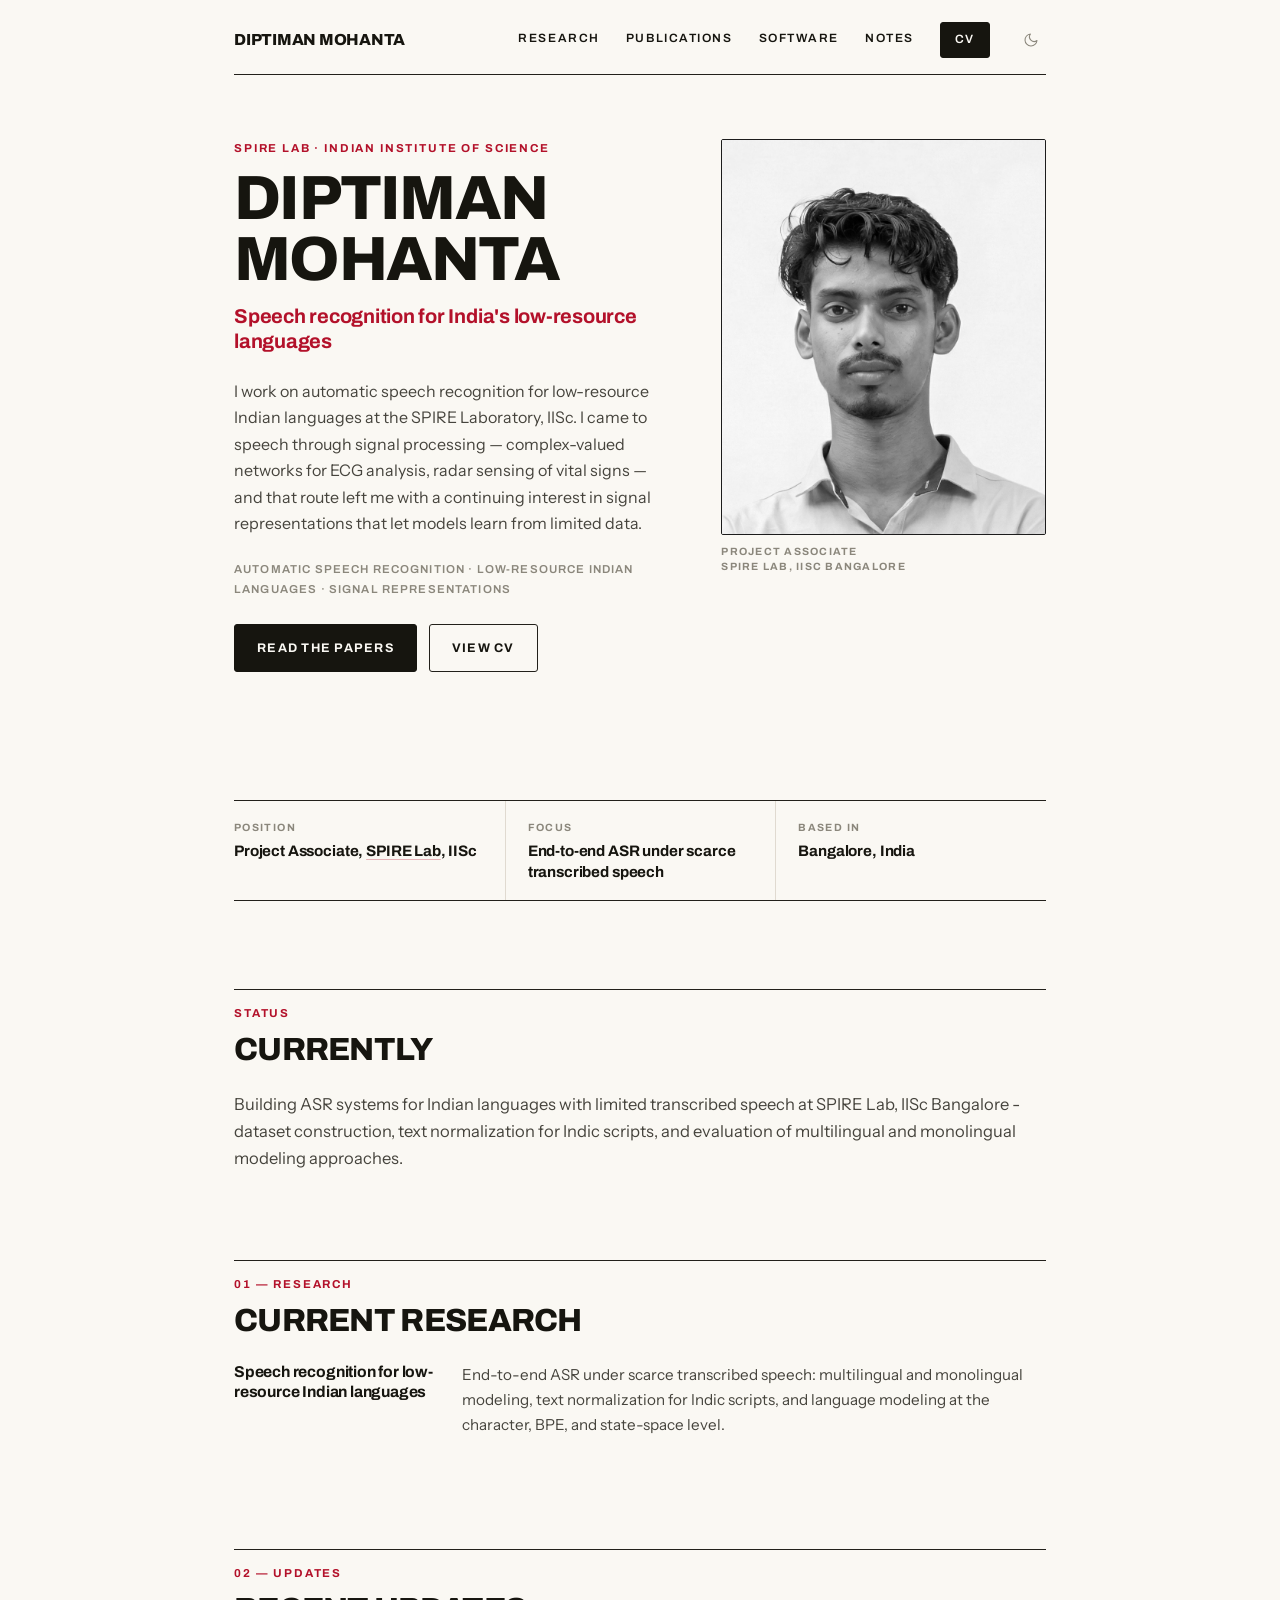
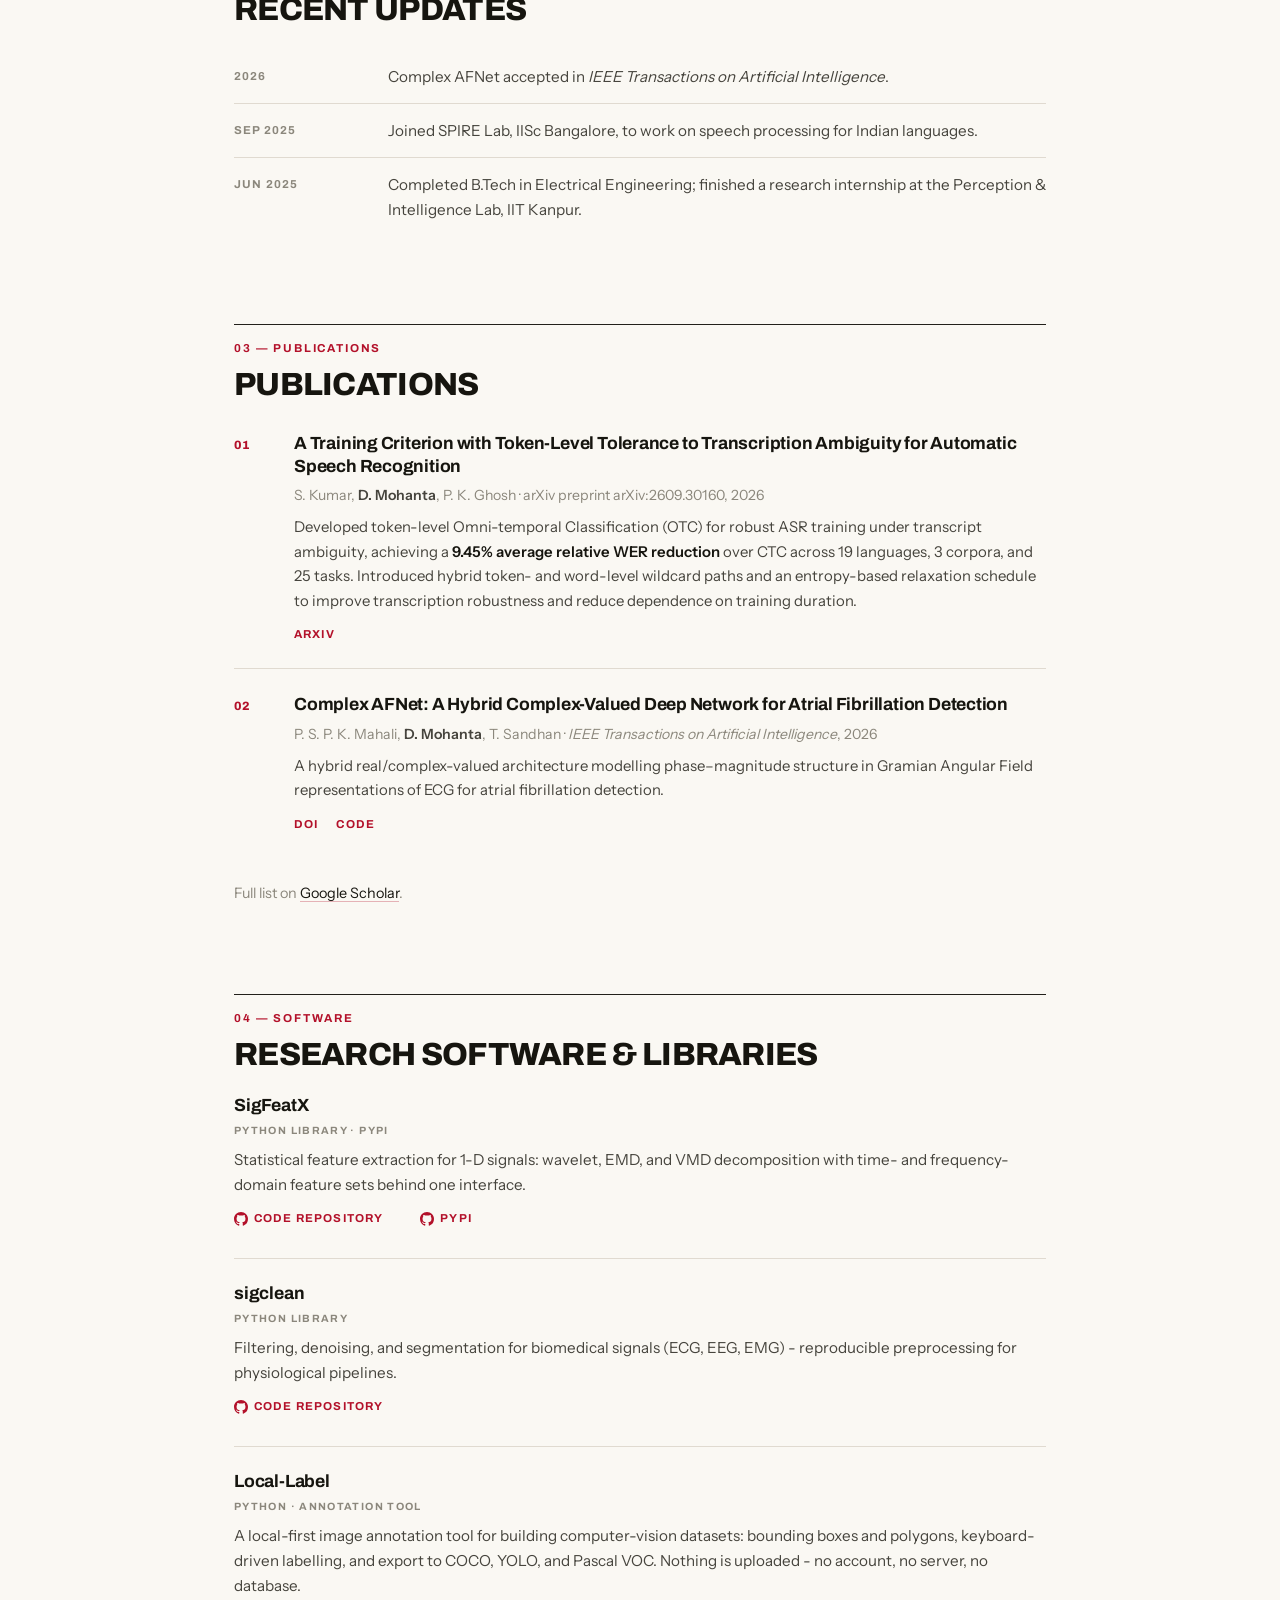
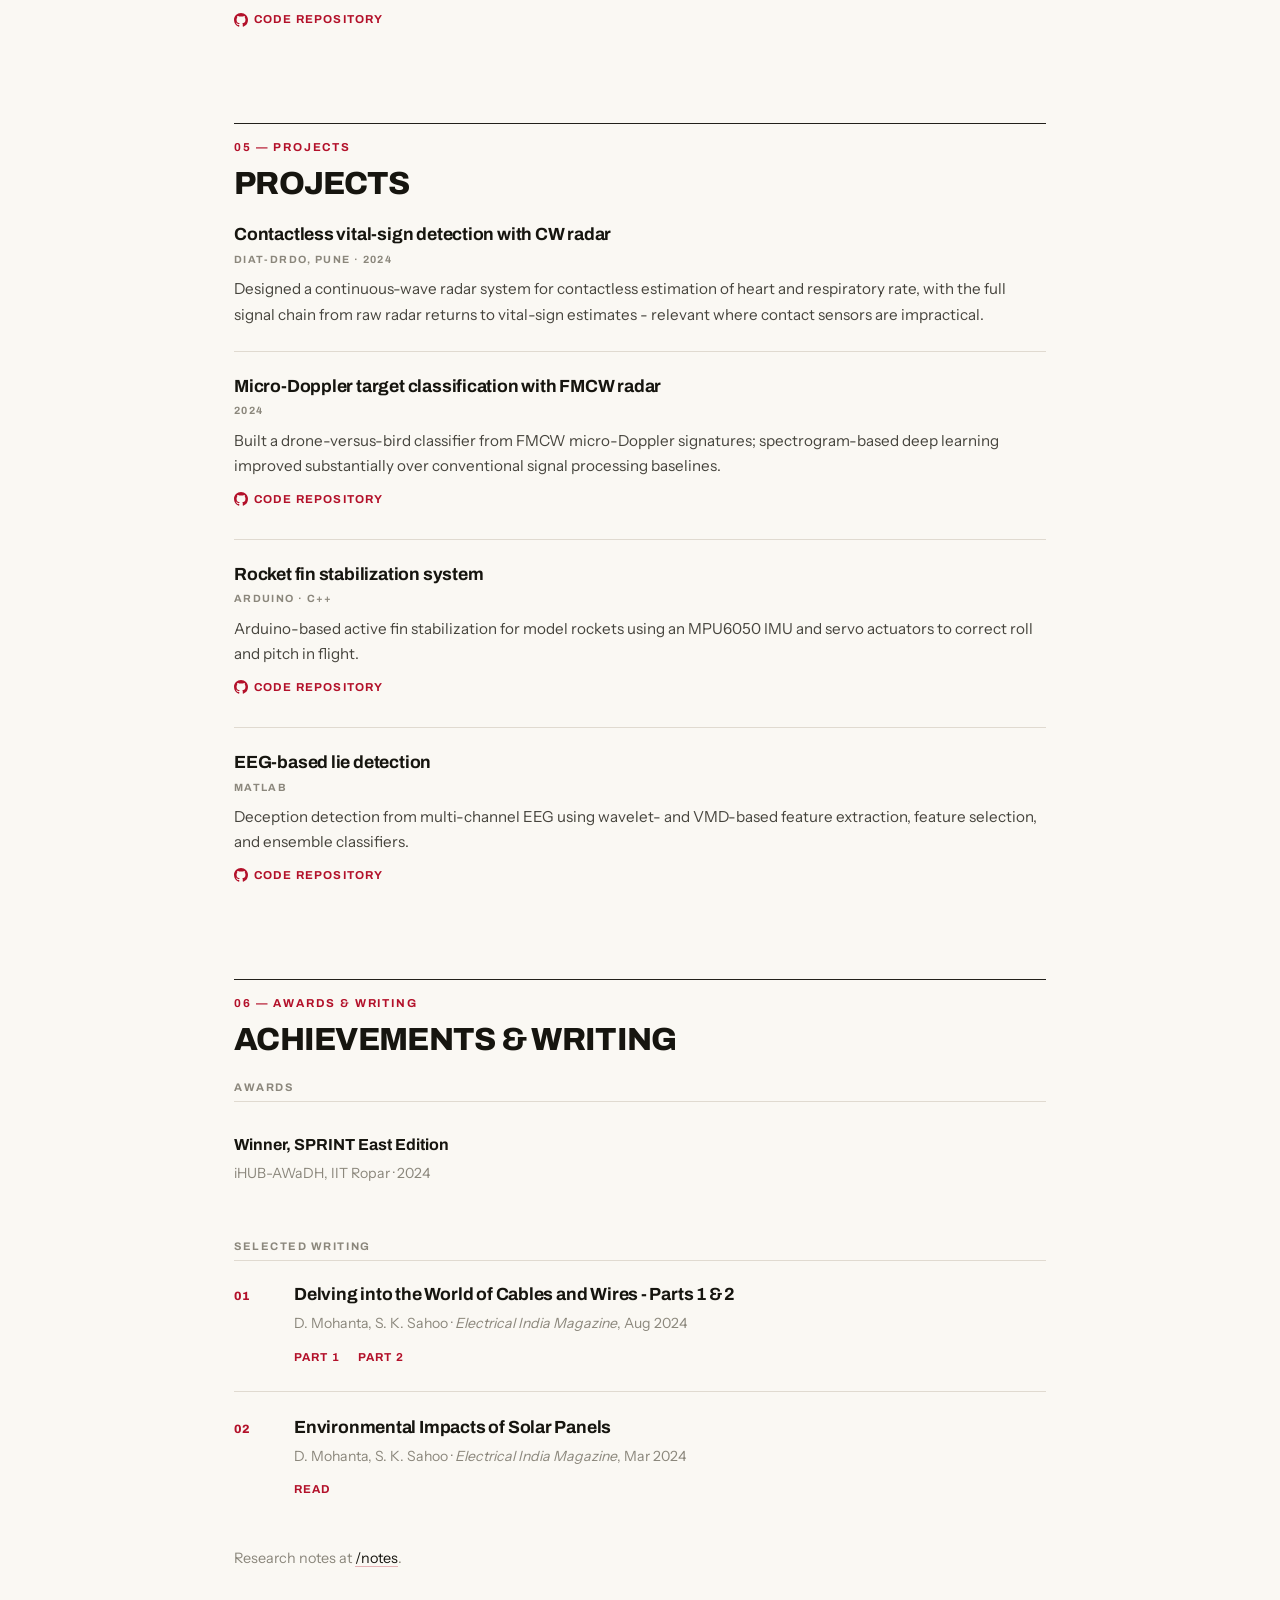
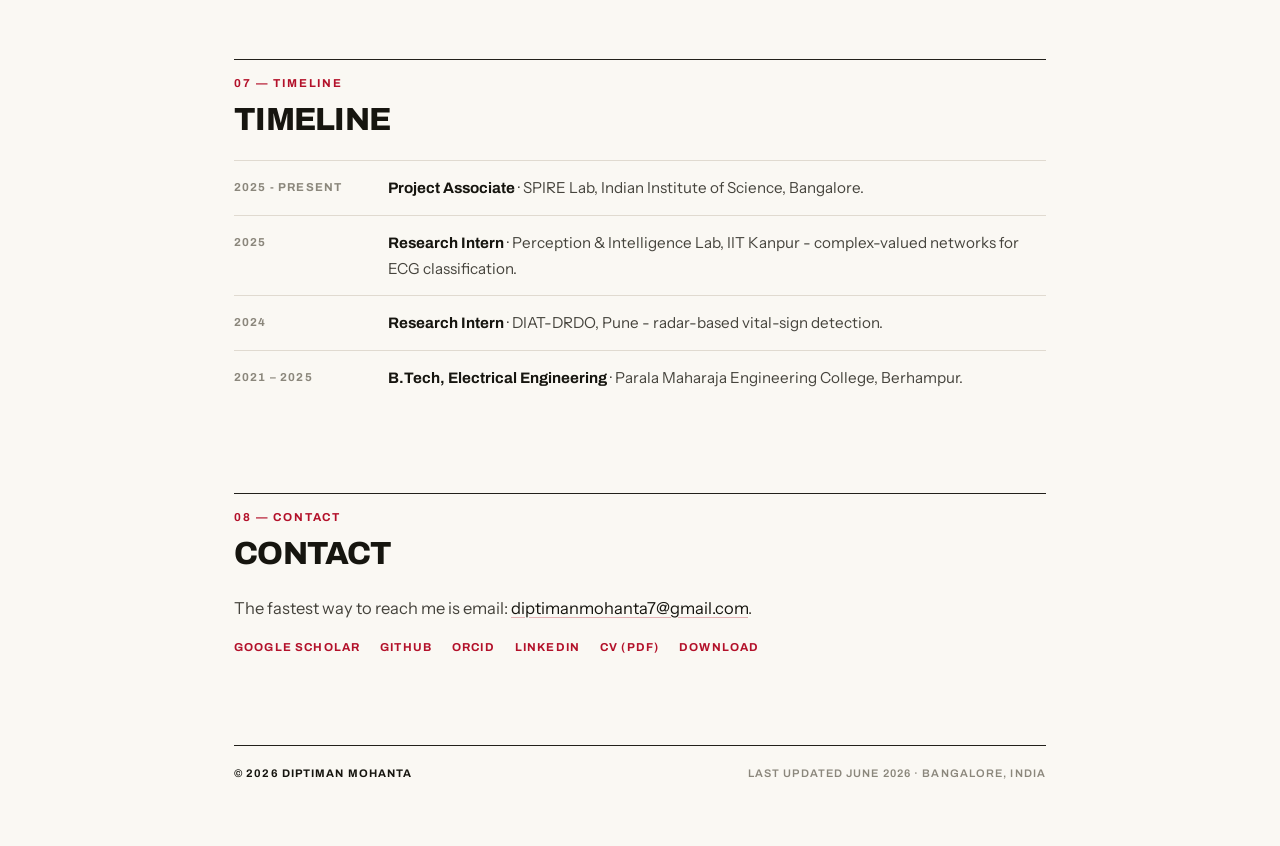
==== commit e8394159: "Rewrite the intro, add Local-Label, expand the ASR paper note The intro no longer names the journal " ====
--- a/index.html
+++ b/index.html
@@ -131,7 +131,7 @@
       <p class="position">Speech recognition for India's low-resource languages</p>
 
       <!-- INTRODUCTION -->
-      <p class="statement">I work on automatic speech recognition for low-resource Indian languages at the SPIRE Laboratory, IISc. I came to speech through signal processing: earlier work on biomedical signals and radar sensing, including complex-valued networks for atrial fibrillation detection published in <em>IEEE Transactions on Artificial Intelligence</em>, shaped a continuing focus on signal representations that let models learn from limited data.</p>
+      <p class="statement">I work on automatic speech recognition for low-resource Indian languages at the SPIRE Laboratory, IISc. I came to speech through signal processing — complex-valued networks for ECG analysis, radar sensing of vital signs — and that route left me with a continuing interest in signal representations that let models learn from limited data.</p>
 
       <!-- RESEARCH INTERESTS -->
       <p class="interests">Automatic speech recognition · Low-resource Indian languages · Signal representations</p>
@@ -218,7 +218,7 @@
       <div>
         <h3 class="pub-title">A Training Criterion with Token-Level Tolerance to Transcription Ambiguity for Automatic Speech Recognition</h3>
         <p class="pub-venue">S. Kumar, <strong>D. Mohanta</strong>, P. K. Ghosh · arXiv preprint arXiv:2609.30160, 2026</p>
-        <p class="pub-note">Moves Omni-temporal Classification's wildcard alignment paths from the word level to the token level, so an ambiguous token is bypassed without discarding supervision for the whole word. Beats CTC on all 25 tasks across 19 languages, for a 9.45% average relative WER reduction.</p>
+        <p class="pub-note">Developed token-level Omni-temporal Classification (OTC) for robust ASR training under transcript ambiguity, achieving a <strong>9.45% average relative WER reduction</strong> over CTC across 19 languages, 3 corpora, and 25 tasks. Introduced hybrid token- and word-level wildcard paths and an entropy-based relaxation schedule to improve transcription robustness and reduce dependence on training duration.</p>
         <p class="pub-links"><a href="https://arxiv.org/abs/2609.30160">arXiv</a></p>
       </div>
     </article>
@@ -258,6 +258,13 @@
       <p class="meta">Python library</p>
       <p>Filtering, denoising, and segmentation for biomedical signals (ECG, EEG, EMG) - reproducible preprocessing for physiological pipelines.</p>
       <a class="repo-link" href="https://github.com/diptiman-mohanta/sigclean" aria-label="sigclean - code repository">Code repository</a>
+    </div>
+
+    <div class="project">
+      <h3><a href="https://github.com/diptiman-mohanta/Local-Label" data-repo="diptiman-mohanta/Local-Label">Local-Label</a></h3>
+      <p class="meta">Python · Annotation tool</p>
+      <p>A local-first image annotation tool for building computer-vision datasets: bounding boxes and polygons, keyboard-driven labelling, and export to COCO, YOLO, and Pascal VOC. Nothing is uploaded - no account, no server, no database.</p>
+      <a class="repo-link" href="https://github.com/diptiman-mohanta/Local-Label" aria-label="Local-Label - code repository">Code repository</a>
     </div>
   </section>
 
--- a/style.css
+++ b/style.css
@@ -368,6 +368,7 @@
 .pub-venue strong { font-weight: 600; color: var(--body); }
 .pub-venue em { font-style: italic; }
 .pub-note { font-size: 0.93rem; color: var(--body); margin: 8px 0 0; }
+.pub-note strong { font-weight: 600; color: var(--ink); }
 .pub-links {
   font-family: var(--disp);
   font-size: 11.5px;
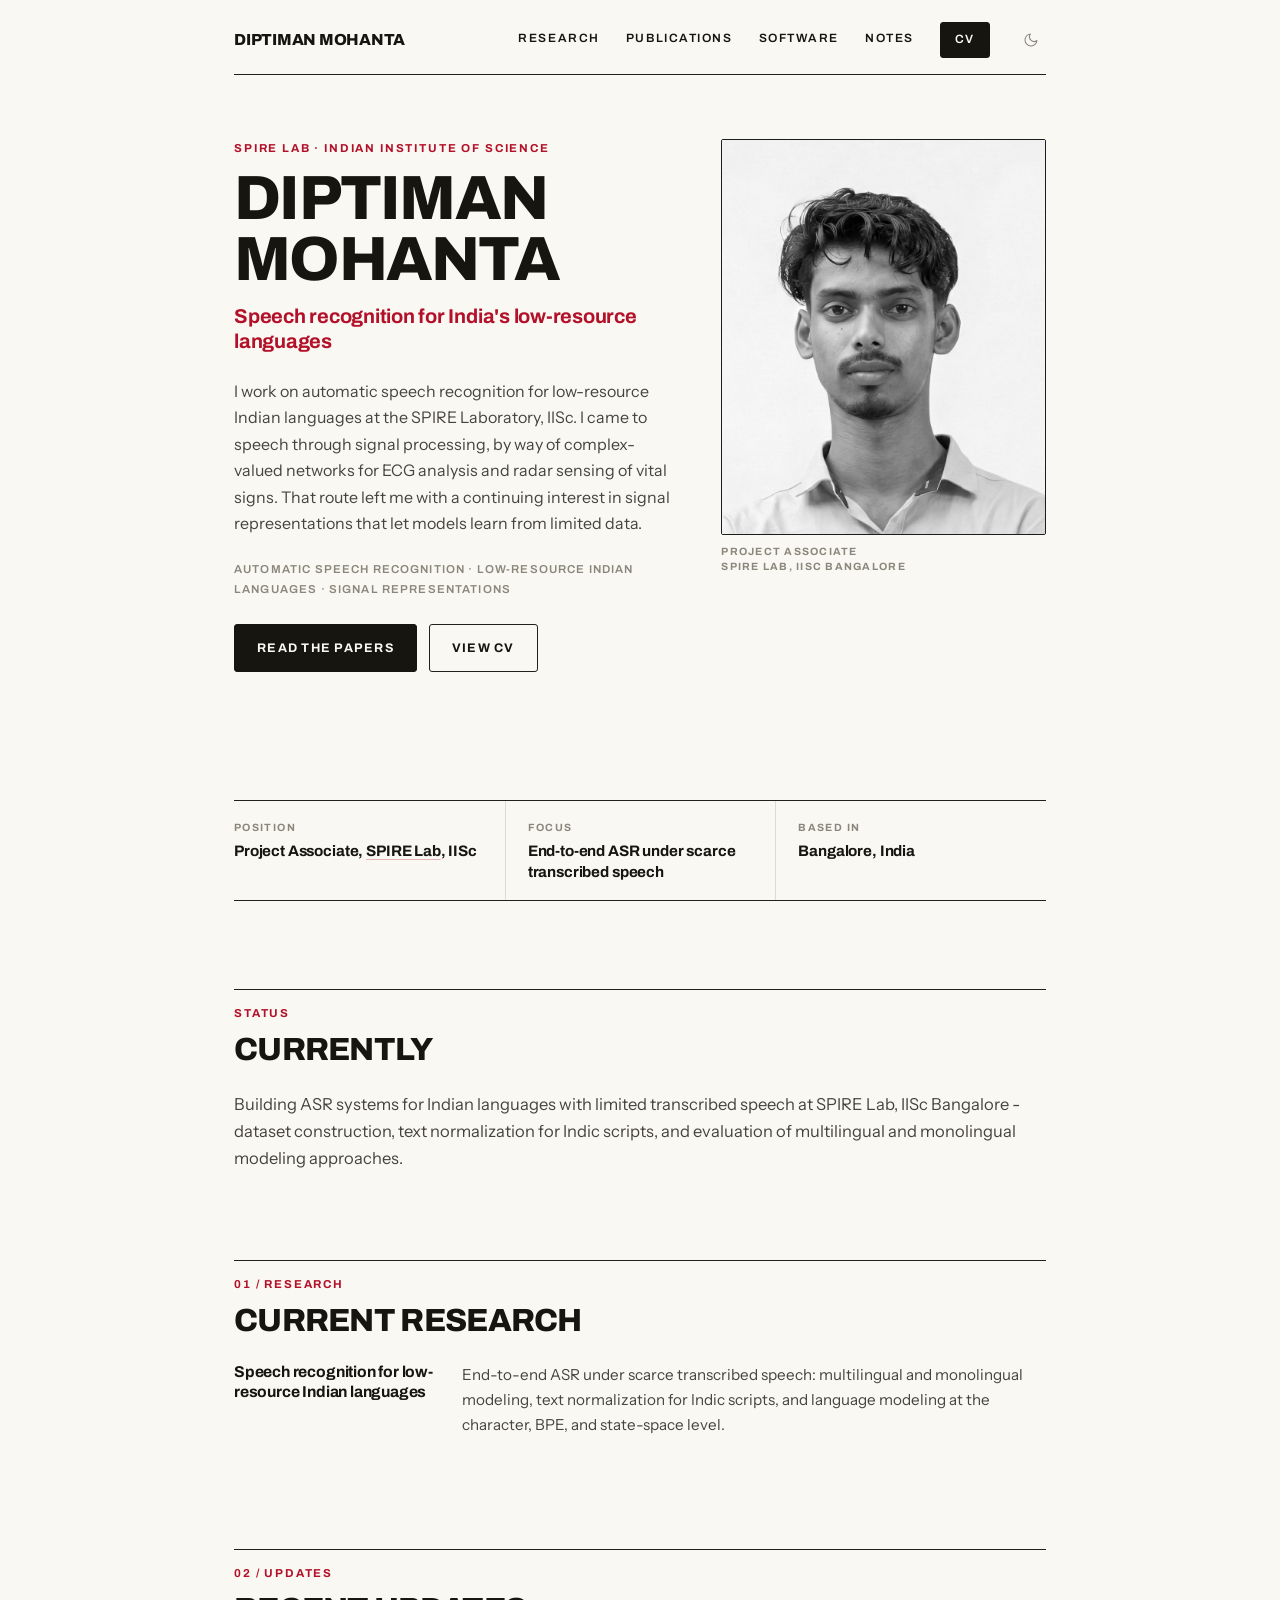
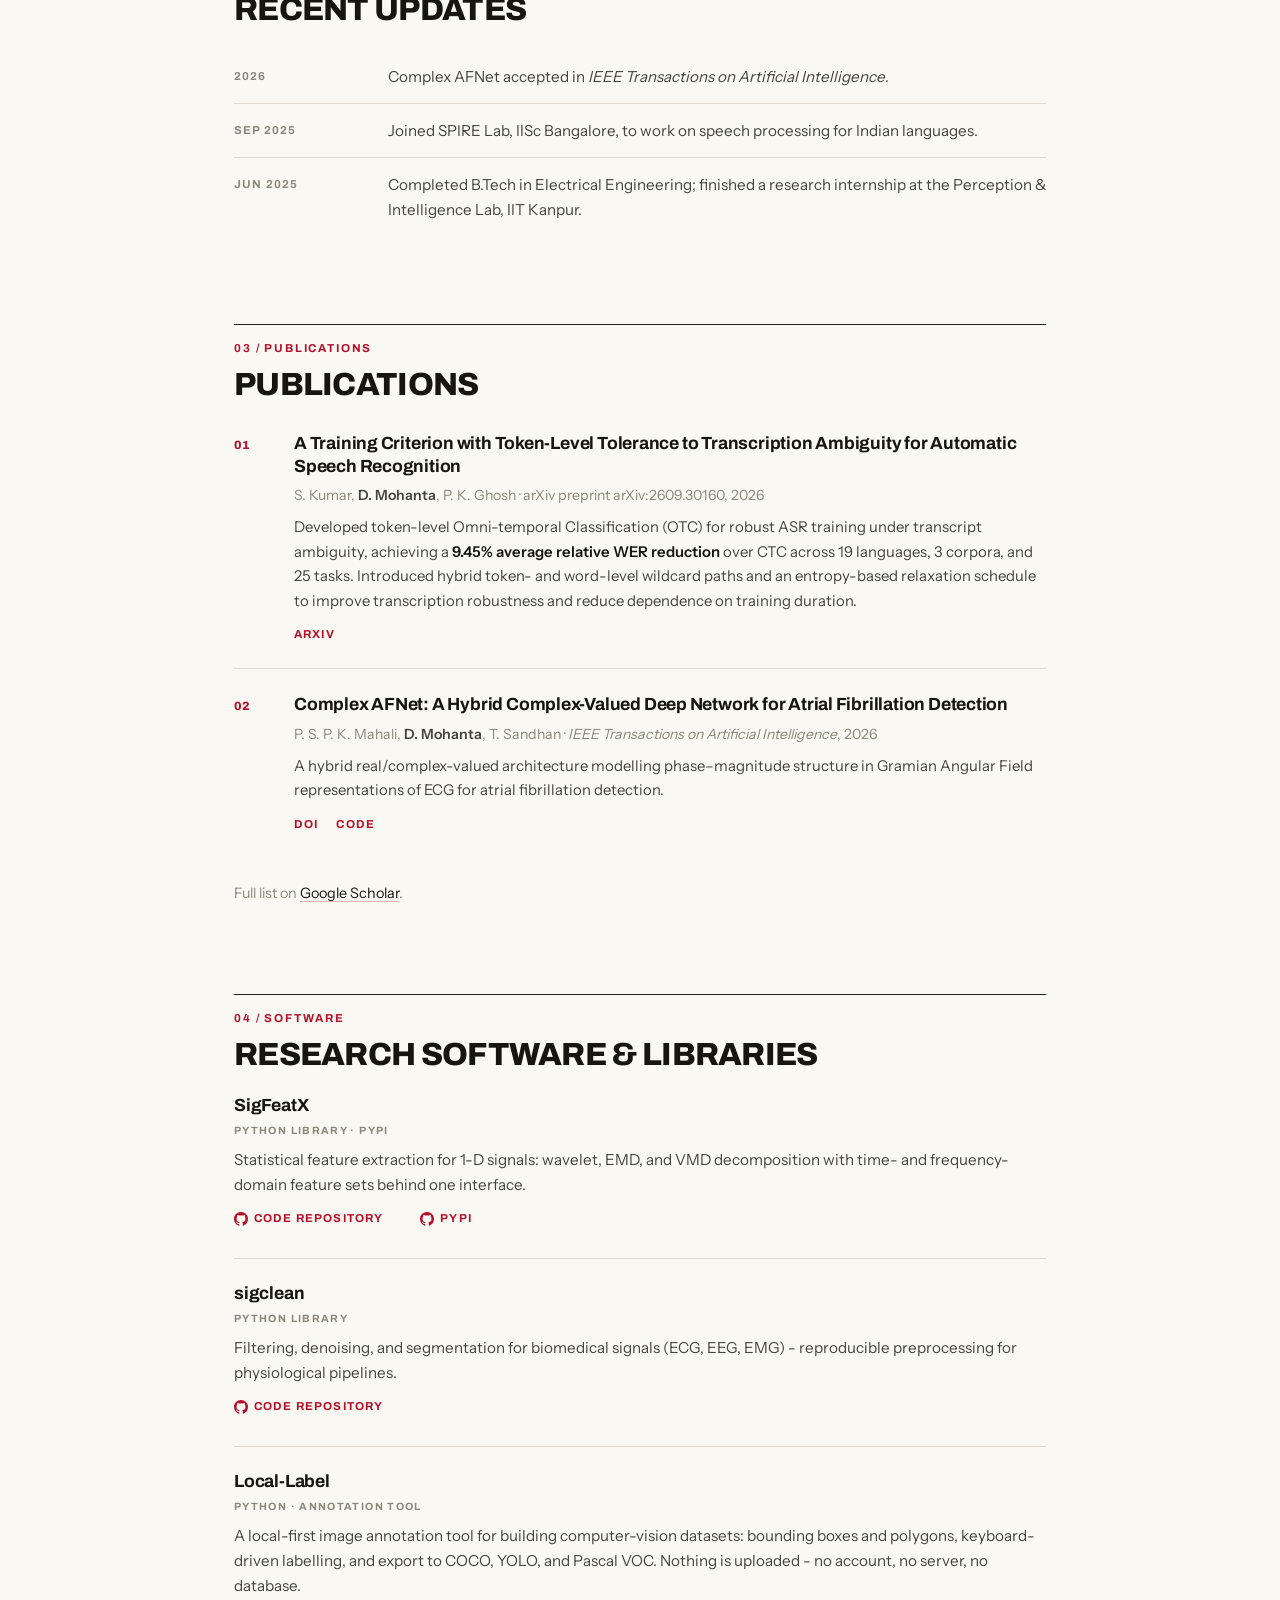
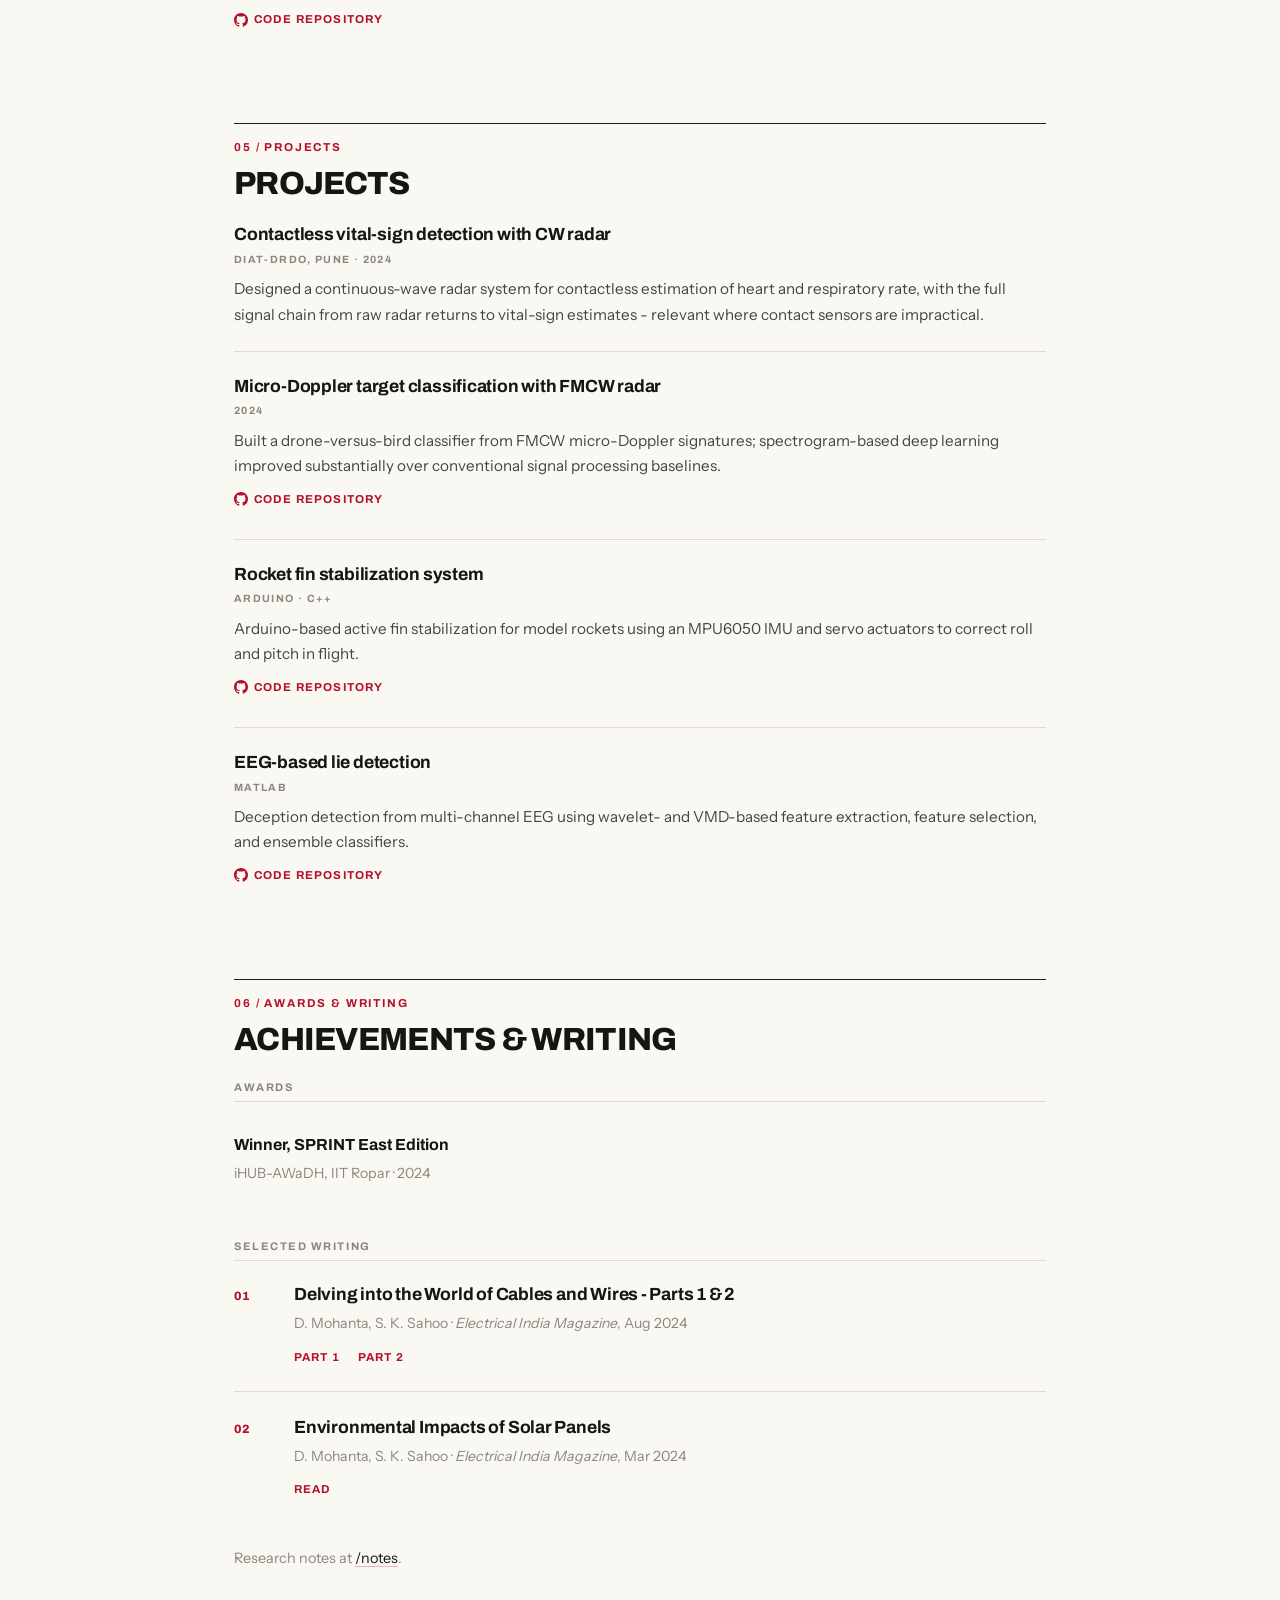
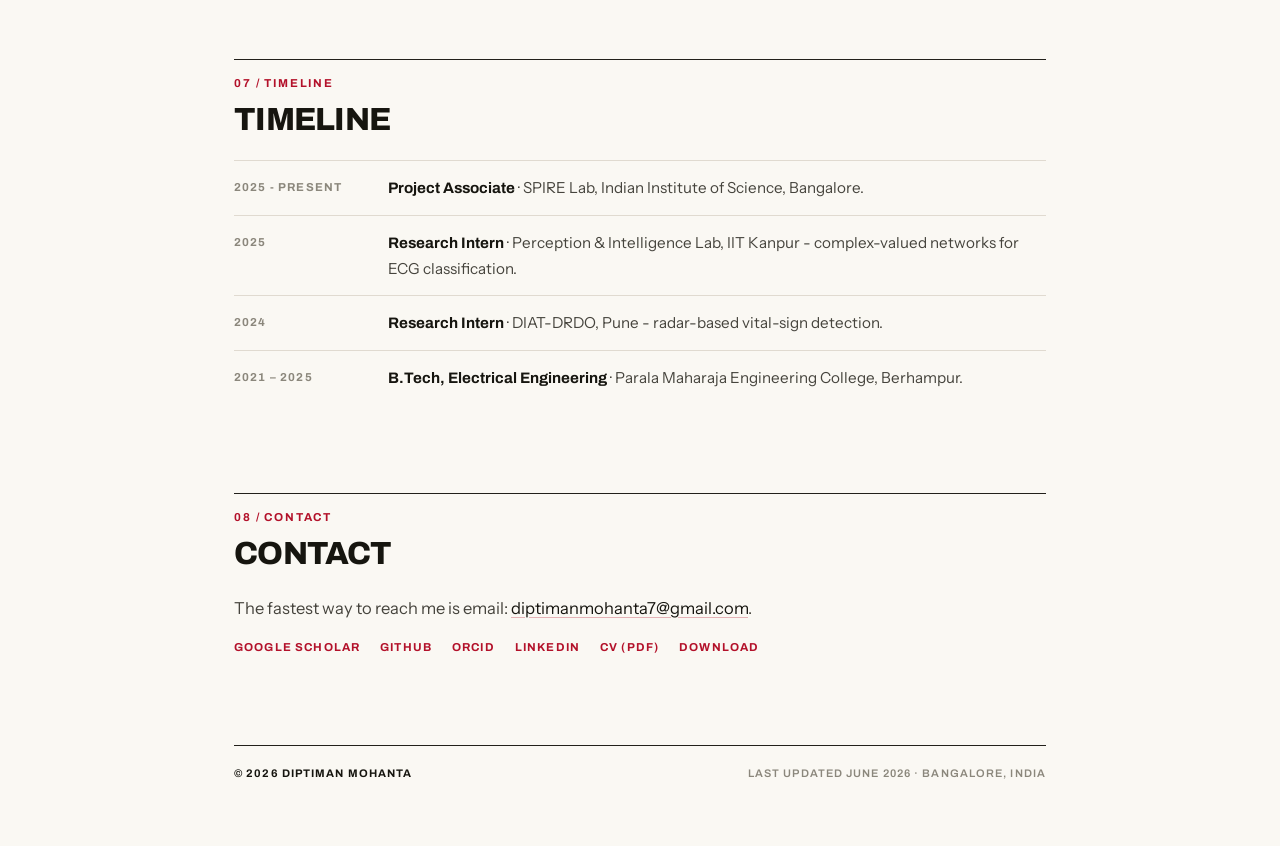
==== commit f0895cad: "Remove em dashes from the page text The intro sentence is recast with ordinary punctuation instead o" ====
--- a/index.html
+++ b/index.html
@@ -131,7 +131,7 @@
       <p class="position">Speech recognition for India's low-resource languages</p>
 
       <!-- INTRODUCTION -->
-      <p class="statement">I work on automatic speech recognition for low-resource Indian languages at the SPIRE Laboratory, IISc. I came to speech through signal processing — complex-valued networks for ECG analysis, radar sensing of vital signs — and that route left me with a continuing interest in signal representations that let models learn from limited data.</p>
+      <p class="statement">I work on automatic speech recognition for low-resource Indian languages at the SPIRE Laboratory, IISc. I came to speech through signal processing, by way of complex-valued networks for ECG analysis and radar sensing of vital signs. That route left me with a continuing interest in signal representations that let models learn from limited data.</p>
 
       <!-- RESEARCH INTERESTS -->
       <p class="interests">Automatic speech recognition · Low-resource Indian languages · Signal representations</p>
@@ -175,7 +175,7 @@
   <!-- CURRENT RESEARCH -->
   <section id="research" aria-label="Current research">
     <div class="sec-head">
-      <p class="eyebrow">01 — Research</p>
+      <p class="eyebrow">01 / Research</p>
       <h2>Current research</h2>
     </div>
     <div class="research-item">
@@ -187,7 +187,7 @@
   <!-- RECENT UPDATES -->
   <section aria-label="Recent updates">
     <div class="sec-head">
-      <p class="eyebrow">02 — Updates</p>
+      <p class="eyebrow">02 / Updates</p>
       <h2>Recent updates</h2>
     </div>
     <div class="news-item">
@@ -207,7 +207,7 @@
   <!-- PUBLICATIONS -->
   <section id="publications" aria-label="Publications">
     <div class="sec-head">
-      <p class="eyebrow">03 — Publications</p>
+      <p class="eyebrow">03 / Publications</p>
       <h2>Publications</h2>
     </div>
 
@@ -241,7 +241,7 @@
   <!-- RESEARCH SOFTWARE -->
   <section id="software" aria-label="Research software">
     <div class="sec-head">
-      <p class="eyebrow">04 — Software</p>
+      <p class="eyebrow">04 / Software</p>
       <h2>Research software &amp; libraries</h2>
     </div>
 
@@ -271,7 +271,7 @@
   <!-- PROJECTS -->
   <section id="projects" aria-label="Projects">
     <div class="sec-head">
-      <p class="eyebrow">05 — Projects</p>
+      <p class="eyebrow">05 / Projects</p>
       <h2>Projects</h2>
     </div>
 
@@ -306,7 +306,7 @@
   <!-- ACHIEVEMENTS & WRITING -->
   <section id="writing" aria-label="Achievements and writing">
     <div class="sec-head">
-      <p class="eyebrow">06 — Awards & writing</p>
+      <p class="eyebrow">06 / Awards & writing</p>
       <h2>Achievements &amp; writing</h2>
     </div>
 
@@ -340,7 +340,7 @@
   <!-- TIMELINE -->
   <section id="timeline" aria-label="Timeline">
     <div class="sec-head">
-      <p class="eyebrow">07 — Timeline</p>
+      <p class="eyebrow">07 / Timeline</p>
       <h2>Timeline</h2>
     </div>
     <div class="timeline">
@@ -366,7 +366,7 @@
   <!-- CONTACT -->
   <section id="contact" aria-label="Contact">
     <div class="sec-head">
-      <p class="eyebrow">08 — Contact</p>
+      <p class="eyebrow">08 / Contact</p>
       <h2>Contact</h2>
     </div>
     <p>The fastest way to reach me is email: <a href="mailto:diptimanmohanta7@gmail.com">diptimanmohanta7@gmail.com</a>.</p>
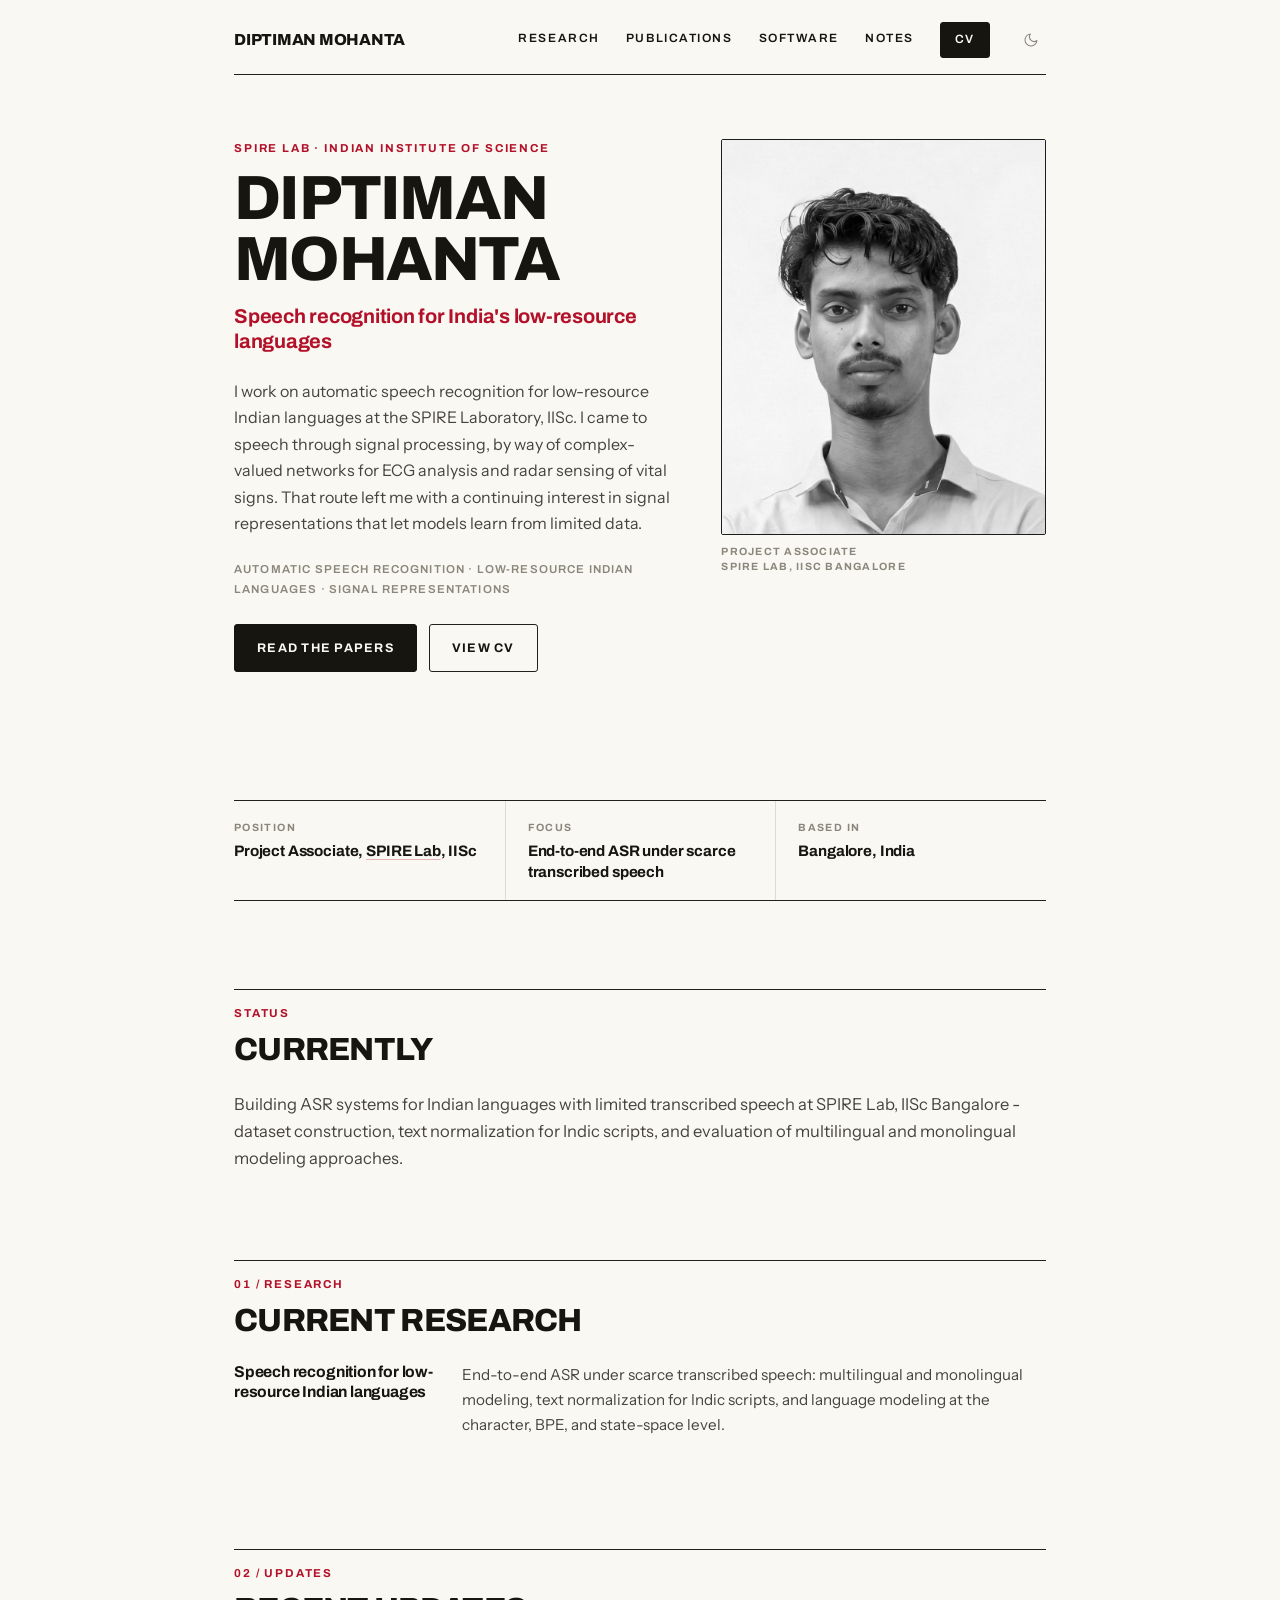
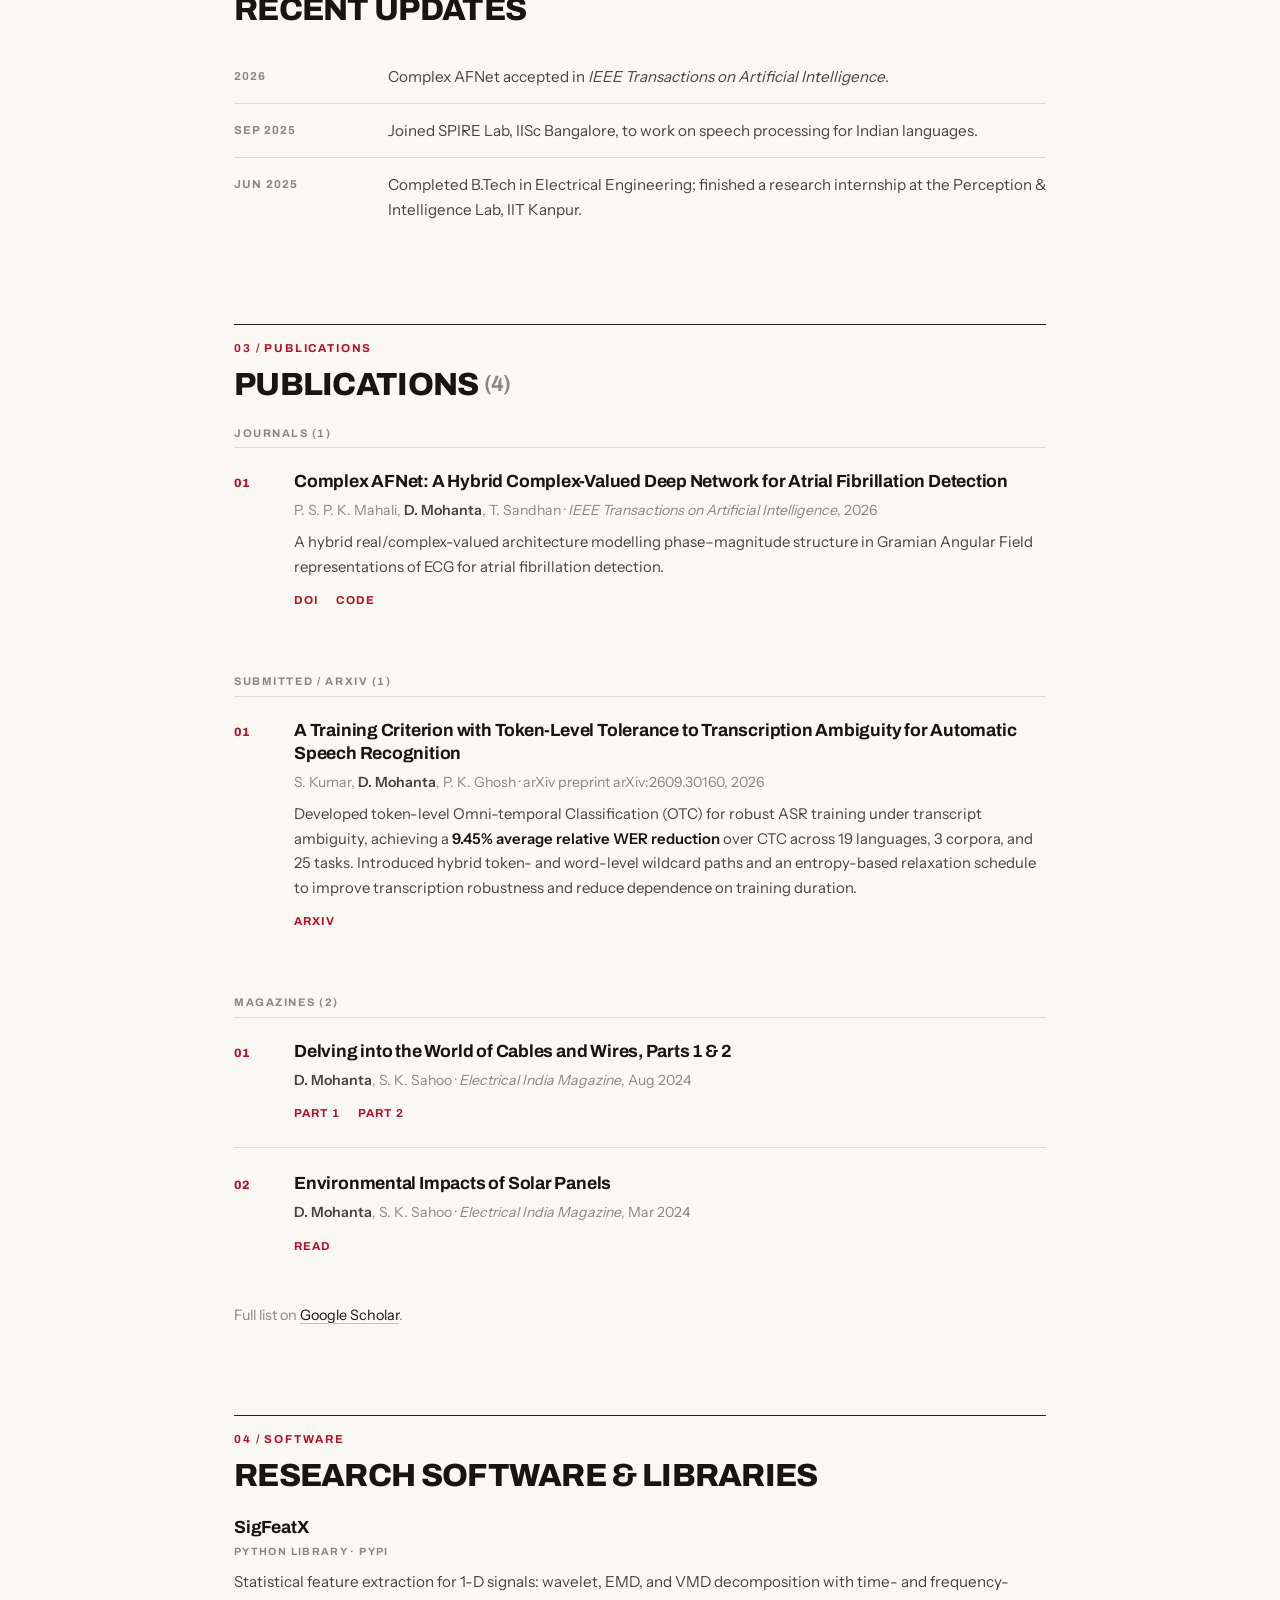
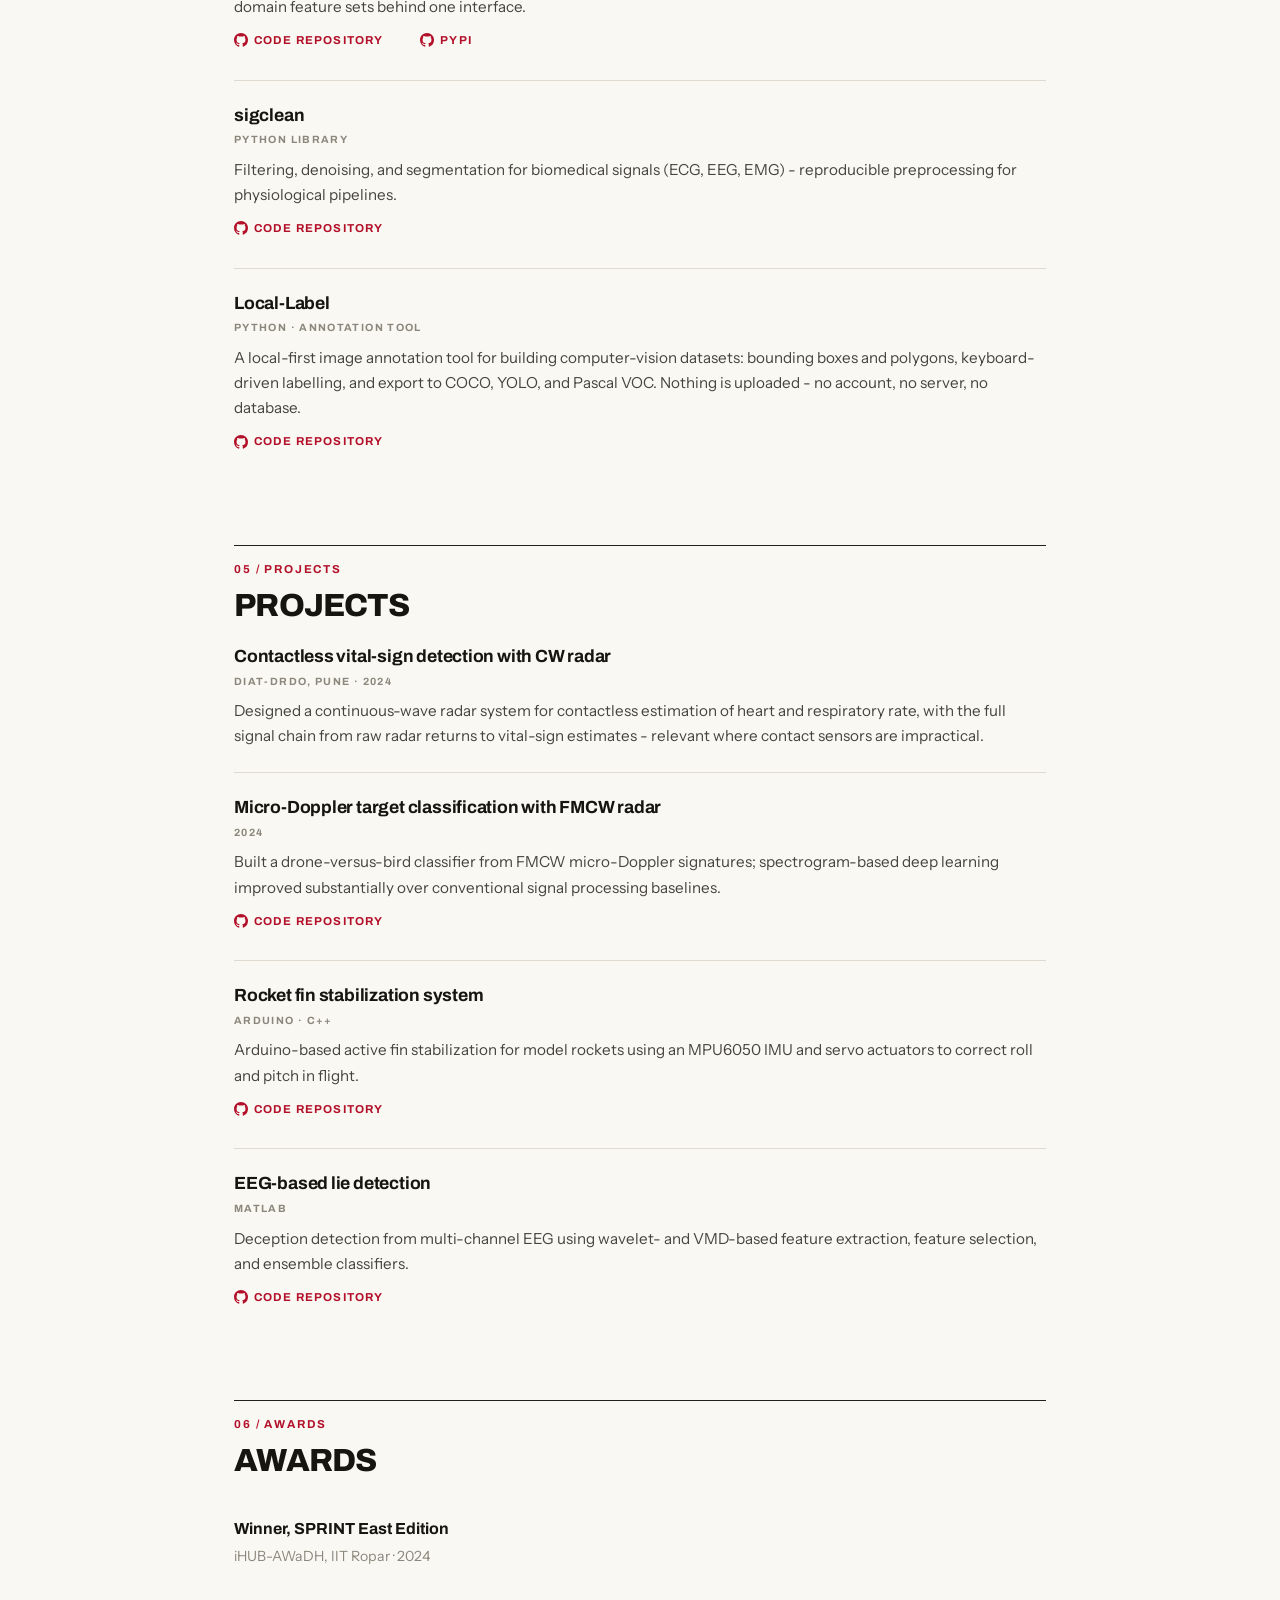
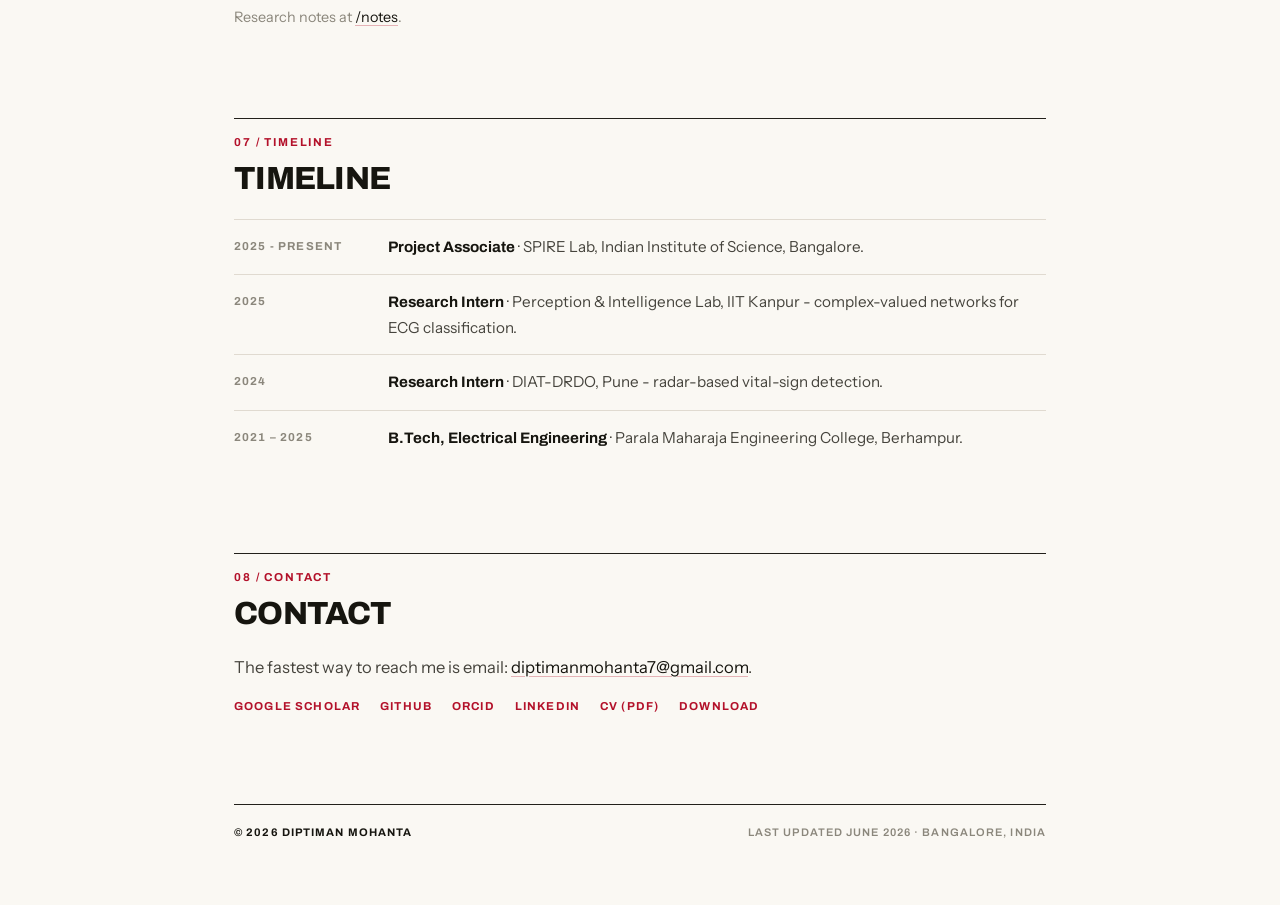
==== commit 467f77b1: "Group publications into Journals, Conferences, Submitted and Magazines Each entry in publications.js" ====
--- a/index.html
+++ b/index.html
@@ -208,30 +208,56 @@
   <section id="publications" aria-label="Publications">
     <div class="sec-head">
       <p class="eyebrow">03 / Publications</p>
-      <h2>Publications</h2>
+      <h2>Publications <span class="count">(<!-- PUBCOUNT:START -->4<!-- PUBCOUNT:END -->)</span></h2>
     </div>
 
     <!-- PUBS:START (generated from publications.json by tools/build_pubs.py) -->
 
-    <article class="pub">
-      <span class="pub-no">01</span>
-      <div>
-        <h3 class="pub-title">A Training Criterion with Token-Level Tolerance to Transcription Ambiguity for Automatic Speech Recognition</h3>
-        <p class="pub-venue">S. Kumar, <strong>D. Mohanta</strong>, P. K. Ghosh · arXiv preprint arXiv:2609.30160, 2026</p>
-        <p class="pub-note">Developed token-level Omni-temporal Classification (OTC) for robust ASR training under transcript ambiguity, achieving a <strong>9.45% average relative WER reduction</strong> over CTC across 19 languages, 3 corpora, and 25 tasks. Introduced hybrid token- and word-level wildcard paths and an entropy-based relaxation schedule to improve transcription robustness and reduce dependence on training duration.</p>
-        <p class="pub-links"><a href="https://arxiv.org/abs/2609.30160">arXiv</a></p>
-      </div>
-    </article>
-
-    <article class="pub">
-      <span class="pub-no">02</span>
-      <div>
-        <h3 class="pub-title">Complex AFNet: A Hybrid Complex-Valued Deep Network for Atrial Fibrillation Detection</h3>
-        <p class="pub-venue">P. S. P. K. Mahali, <strong>D. Mohanta</strong>, T. Sandhan · <em>IEEE Transactions on Artificial Intelligence</em>, 2026</p>
-        <p class="pub-note">A hybrid real/complex-valued architecture modelling phase–magnitude structure in Gramian Angular Field representations of ECG for atrial fibrillation detection.</p>
-        <p class="pub-links"><a href="https://doi.org/10.1109/TAI.2026.3671218">DOI</a><a href="https://github.com/PSPritish/C-AFNet-A-Hybrid-Complex-Valued-Deep-Network-for-Atrial-Fibrillation-Detection" data-repo="PSPritish/C-AFNet-A-Hybrid-Complex-Valued-Deep-Network-for-Atrial-Fibrillation-Detection">Code</a></p>
-      </div>
-    </article>
+    <div class="pub-group">
+      <h3 class="subhead">Journals <span class="count">(1)</span></h3>
+      <article class="pub">
+        <span class="pub-no">01</span>
+        <div>
+          <h3 class="pub-title">Complex AFNet: A Hybrid Complex-Valued Deep Network for Atrial Fibrillation Detection</h3>
+          <p class="pub-venue">P. S. P. K. Mahali, <strong>D. Mohanta</strong>, T. Sandhan · <em>IEEE Transactions on Artificial Intelligence</em>, 2026</p>
+          <p class="pub-note">A hybrid real/complex-valued architecture modelling phase–magnitude structure in Gramian Angular Field representations of ECG for atrial fibrillation detection.</p>
+          <p class="pub-links"><a href="https://doi.org/10.1109/TAI.2026.3671218">DOI</a><a href="https://github.com/PSPritish/C-AFNet-A-Hybrid-Complex-Valued-Deep-Network-for-Atrial-Fibrillation-Detection" data-repo="PSPritish/C-AFNet-A-Hybrid-Complex-Valued-Deep-Network-for-Atrial-Fibrillation-Detection">Code</a></p>
+        </div>
+      </article>
+    </div>
+
+    <div class="pub-group">
+      <h3 class="subhead">Submitted / arXiv <span class="count">(1)</span></h3>
+      <article class="pub">
+        <span class="pub-no">01</span>
+        <div>
+          <h3 class="pub-title">A Training Criterion with Token-Level Tolerance to Transcription Ambiguity for Automatic Speech Recognition</h3>
+          <p class="pub-venue">S. Kumar, <strong>D. Mohanta</strong>, P. K. Ghosh · arXiv preprint arXiv:2609.30160, 2026</p>
+          <p class="pub-note">Developed token-level Omni-temporal Classification (OTC) for robust ASR training under transcript ambiguity, achieving a <strong>9.45% average relative WER reduction</strong> over CTC across 19 languages, 3 corpora, and 25 tasks. Introduced hybrid token- and word-level wildcard paths and an entropy-based relaxation schedule to improve transcription robustness and reduce dependence on training duration.</p>
+          <p class="pub-links"><a href="https://arxiv.org/abs/2609.30160">arXiv</a></p>
+        </div>
+      </article>
+    </div>
+
+    <div class="pub-group">
+      <h3 class="subhead">Magazines <span class="count">(2)</span></h3>
+      <article class="pub">
+        <span class="pub-no">01</span>
+        <div>
+          <h3 class="pub-title">Delving into the World of Cables and Wires, Parts 1 &amp; 2</h3>
+          <p class="pub-venue"><strong>D. Mohanta</strong>, S. K. Sahoo · <em>Electrical India Magazine</em>, Aug 2024</p>
+          <p class="pub-links"><a href="https://www.electricalindia.in/delving-into-the-world-of-cables-wires-part-1/">Part 1</a><a href="https://www.electricalindia.in/delving-into-the-world-of-cables-wires-part-2/">Part 2</a></p>
+        </div>
+      </article>
+      <article class="pub">
+        <span class="pub-no">02</span>
+        <div>
+          <h3 class="pub-title">Environmental Impacts of Solar Panels</h3>
+          <p class="pub-venue"><strong>D. Mohanta</strong>, S. K. Sahoo · <em>Electrical India Magazine</em>, Mar 2024</p>
+          <p class="pub-links"><a href="https://www.electricalindia.in/environmental-impact-of-solar-panels/">Read</a></p>
+        </div>
+      </article>
+    </div>
 
     <!-- PUBS:END -->
 
@@ -304,35 +330,15 @@
   </section>
 
   <!-- ACHIEVEMENTS & WRITING -->
-  <section id="writing" aria-label="Achievements and writing">
-    <div class="sec-head">
-      <p class="eyebrow">06 / Awards & writing</p>
-      <h2>Achievements &amp; writing</h2>
-    </div>
-
-    <h3 class="subhead">Awards</h3>
+  <section id="awards" aria-label="Awards">
+    <div class="sec-head">
+      <p class="eyebrow">06 / Awards</p>
+      <h2>Awards</h2>
+    </div>
     <div class="award">
       <p class="award-title">Winner, SPRINT East Edition</p>
       <p class="award-meta">iHUB-AWaDH, IIT Ropar · 2024</p>
     </div>
-
-    <h3 class="subhead">Selected writing</h3>
-    <article class="pub">
-      <span class="pub-no">01</span>
-      <div>
-        <h3 class="pub-title">Delving into the World of Cables and Wires - Parts 1 &amp; 2</h3>
-        <p class="pub-venue">D. Mohanta, S. K. Sahoo · <em>Electrical India Magazine</em>, Aug 2024</p>
-        <p class="pub-links"><a href="https://www.electricalindia.in/delving-into-the-world-of-cables-wires-part-1/">Part 1</a><a href="https://www.electricalindia.in/delving-into-the-world-of-cables-wires-part-2/">Part 2</a></p>
-      </div>
-    </article>
-    <article class="pub">
-      <span class="pub-no">02</span>
-      <div>
-        <h3 class="pub-title">Environmental Impacts of Solar Panels</h3>
-        <p class="pub-venue">D. Mohanta, S. K. Sahoo · <em>Electrical India Magazine</em>, Mar 2024</p>
-        <p class="pub-links"><a href="https://www.electricalindia.in/environmental-impact-of-solar-panels/">Read</a></p>
-      </div>
-    </article>
 
     <p class="pubs-more">Research notes at <a href="blog.html">/notes</a>.</p>
   </section>
--- a/style.css
+++ b/style.css
@@ -334,6 +334,14 @@
 
 /* ---------- numbered entries (publications, writing) ---------- */
 
+/* Each group is its own element so that :first-of-type / :last-of-type below
+   scope to the group, not to the whole section: every group numbers from one
+   and drops the rule under its last entry. */
+.pub-group + .pub-group { margin-top: var(--s4); }
+.count { color: var(--faint); }
+h2 .count { font-size: 0.68em; font-weight: 700; vertical-align: 0.18em; }
+
+
 .pub {
   display: grid;
   grid-template-columns: 46px 1fr;
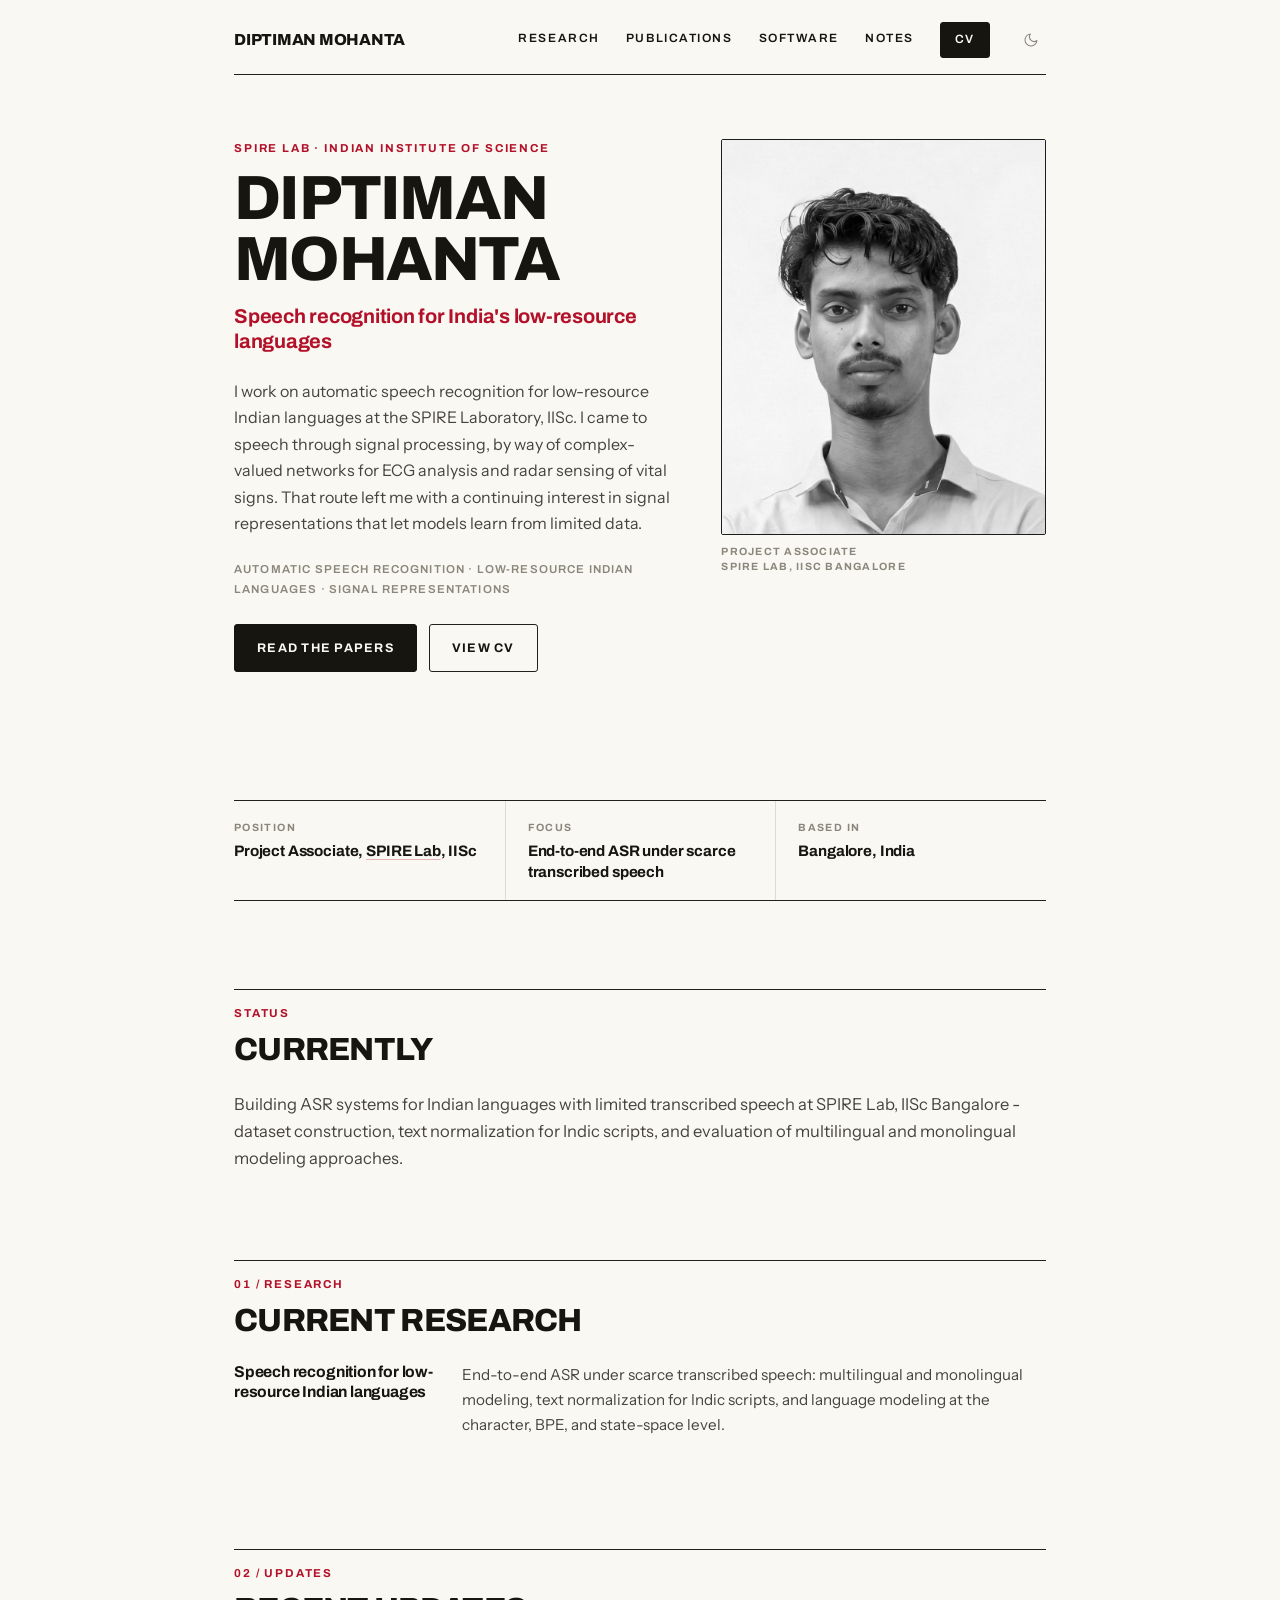
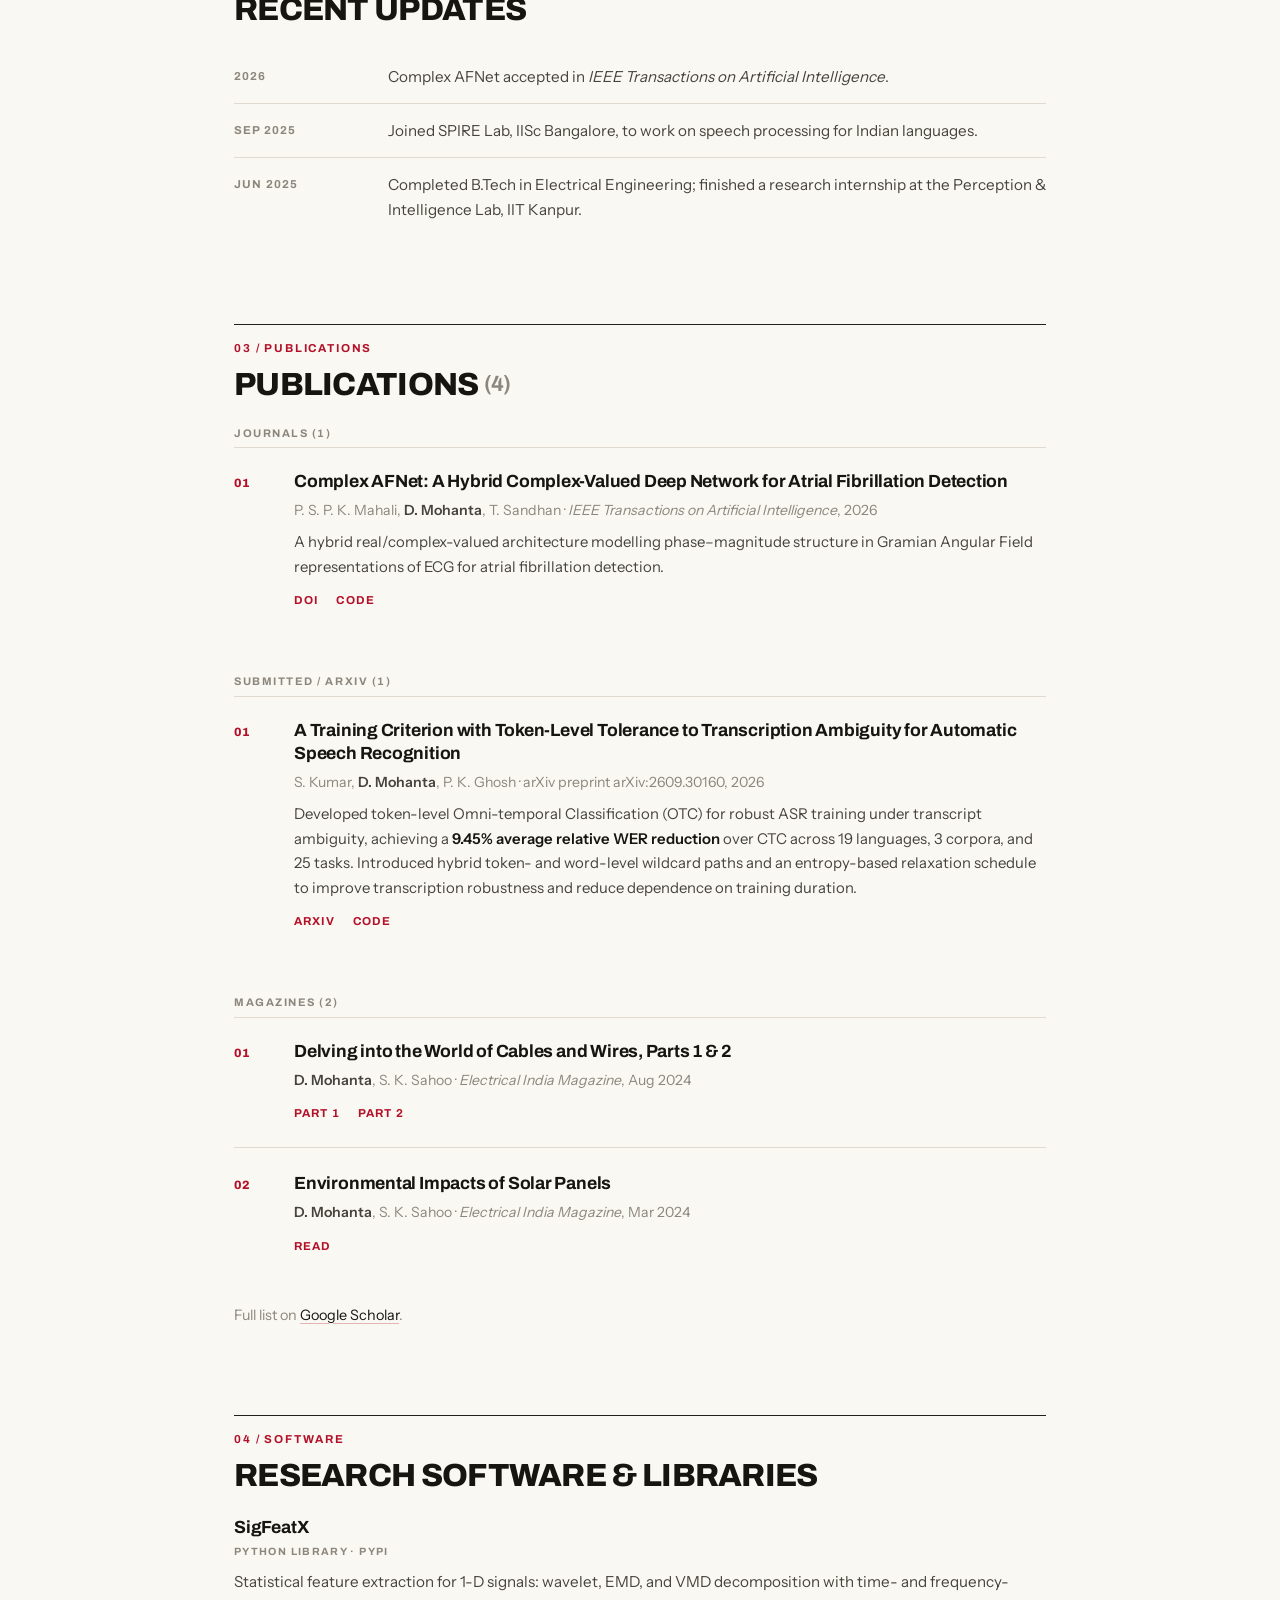
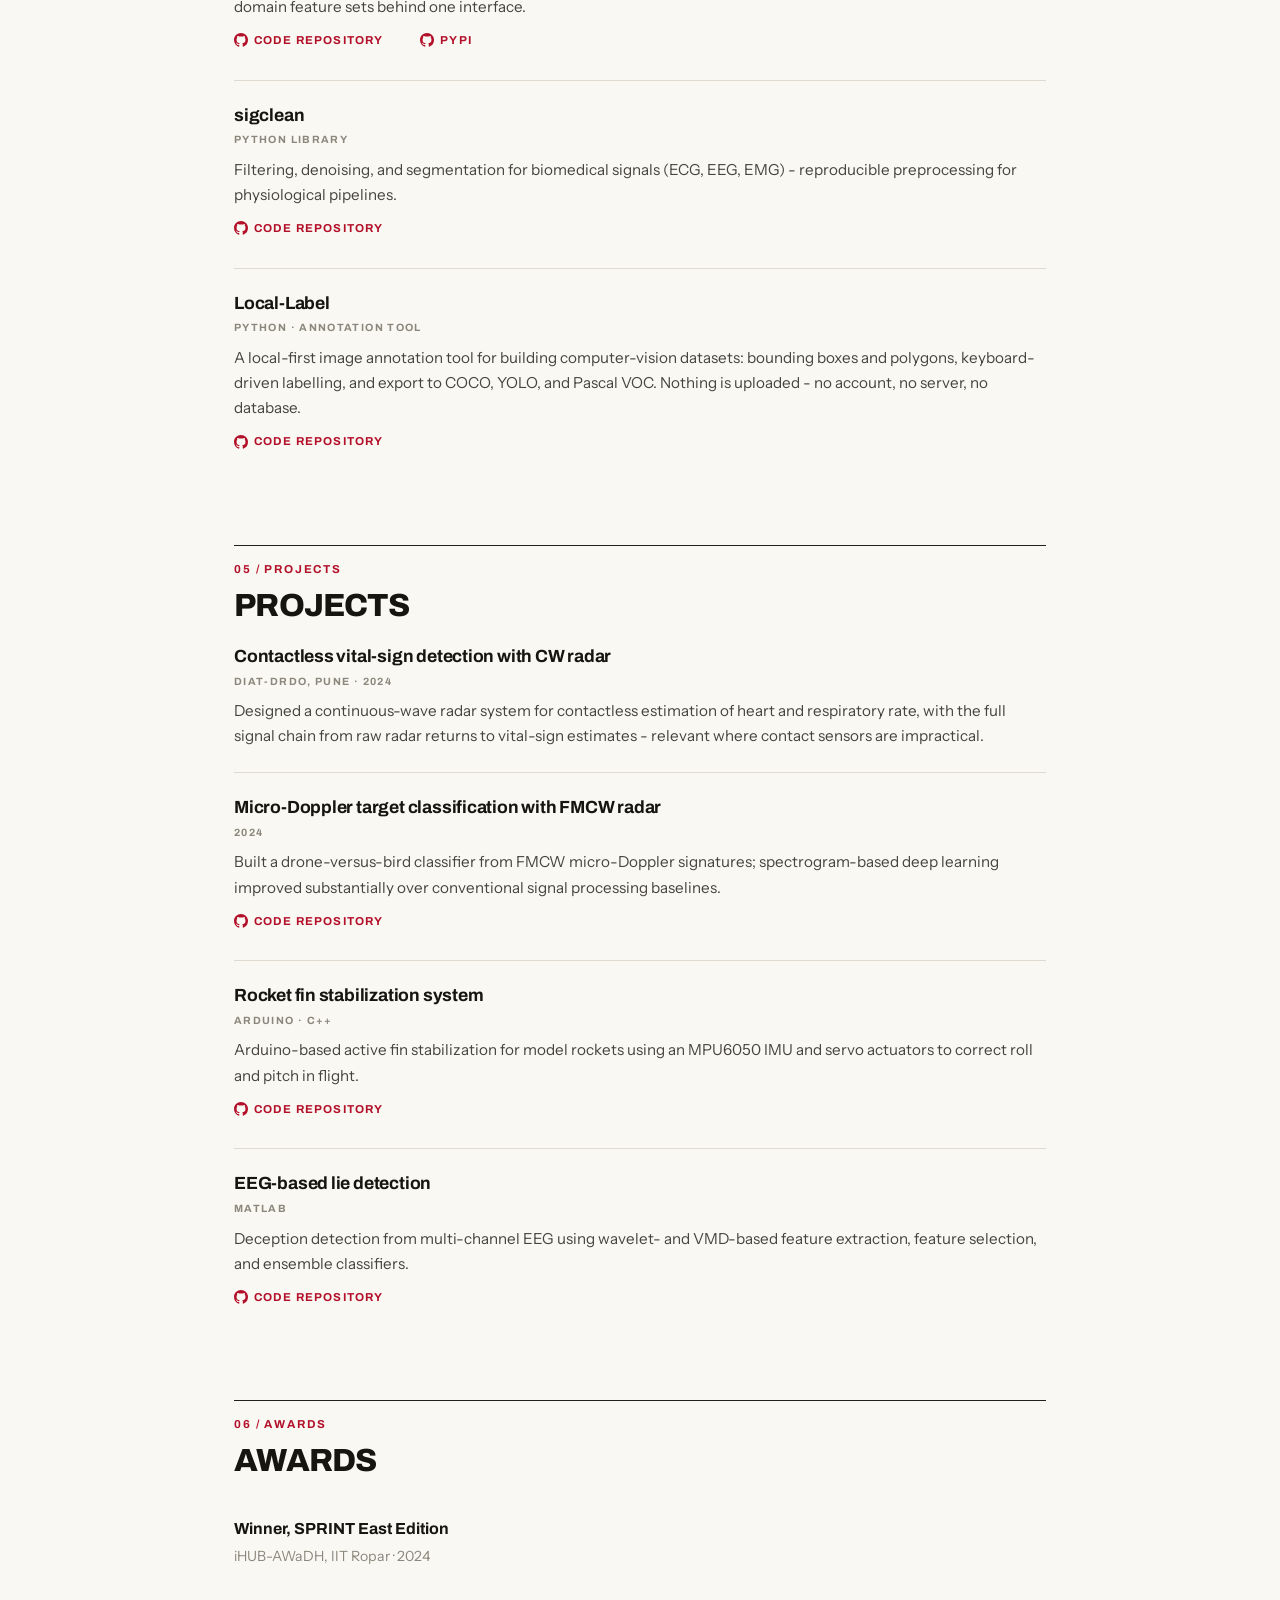
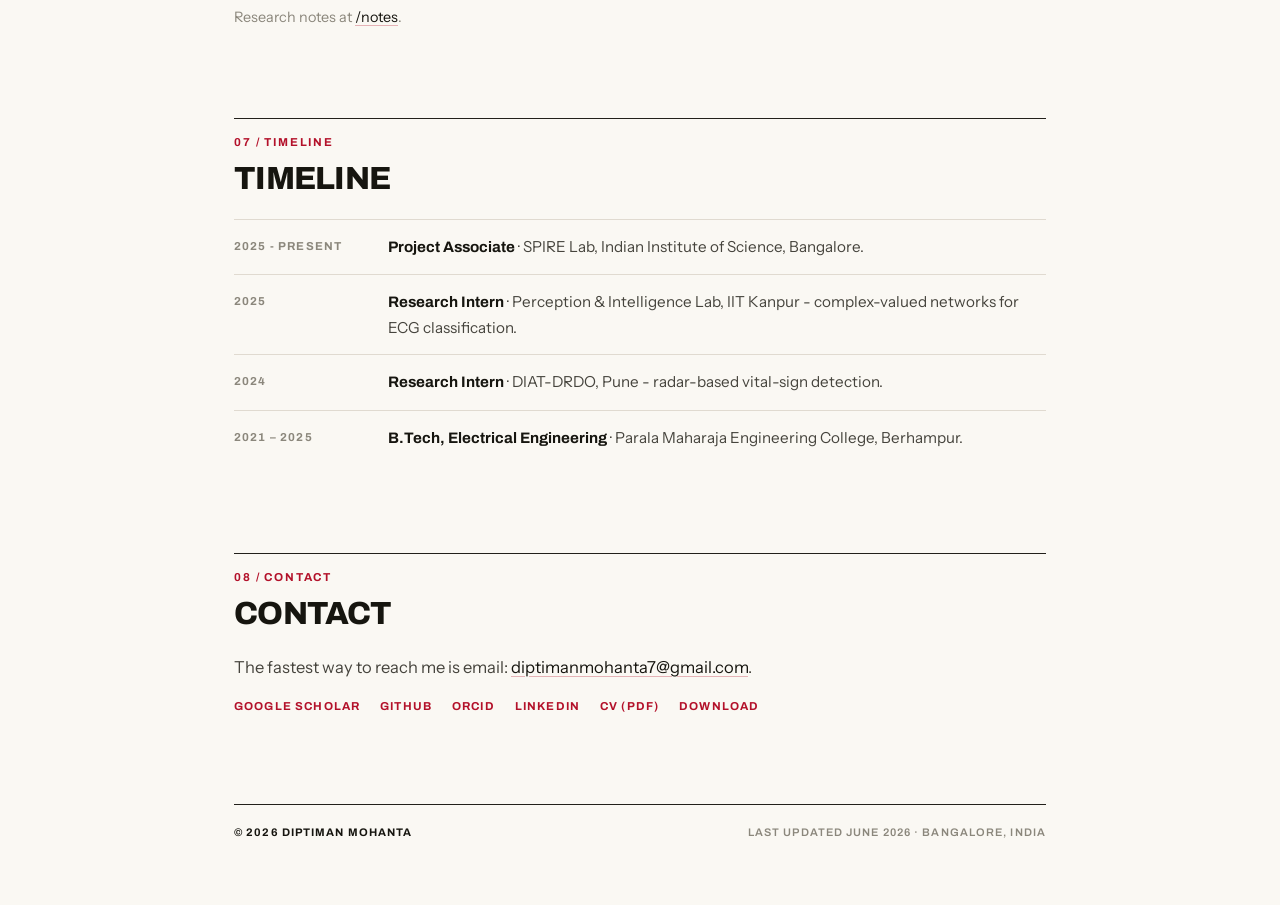
==== commit f67ed853: "Link the code for the token-level OTC paper The repository is public, so the link carries data-repo " ====
--- a/index.html
+++ b/index.html
@@ -234,7 +234,7 @@
           <h3 class="pub-title">A Training Criterion with Token-Level Tolerance to Transcription Ambiguity for Automatic Speech Recognition</h3>
           <p class="pub-venue">S. Kumar, <strong>D. Mohanta</strong>, P. K. Ghosh · arXiv preprint arXiv:2609.30160, 2026</p>
           <p class="pub-note">Developed token-level Omni-temporal Classification (OTC) for robust ASR training under transcript ambiguity, achieving a <strong>9.45% average relative WER reduction</strong> over CTC across 19 languages, 3 corpora, and 25 tasks. Introduced hybrid token- and word-level wildcard paths and an entropy-based relaxation schedule to improve transcription robustness and reduce dependence on training duration.</p>
-          <p class="pub-links"><a href="https://arxiv.org/abs/2609.30160">arXiv</a></p>
+          <p class="pub-links"><a href="https://arxiv.org/abs/2609.30160">arXiv</a><a href="https://github.com/saurabhk0317/wsasr_icassp27" data-repo="saurabhk0317/wsasr_icassp27">Code</a></p>
         </div>
       </article>
     </div>
